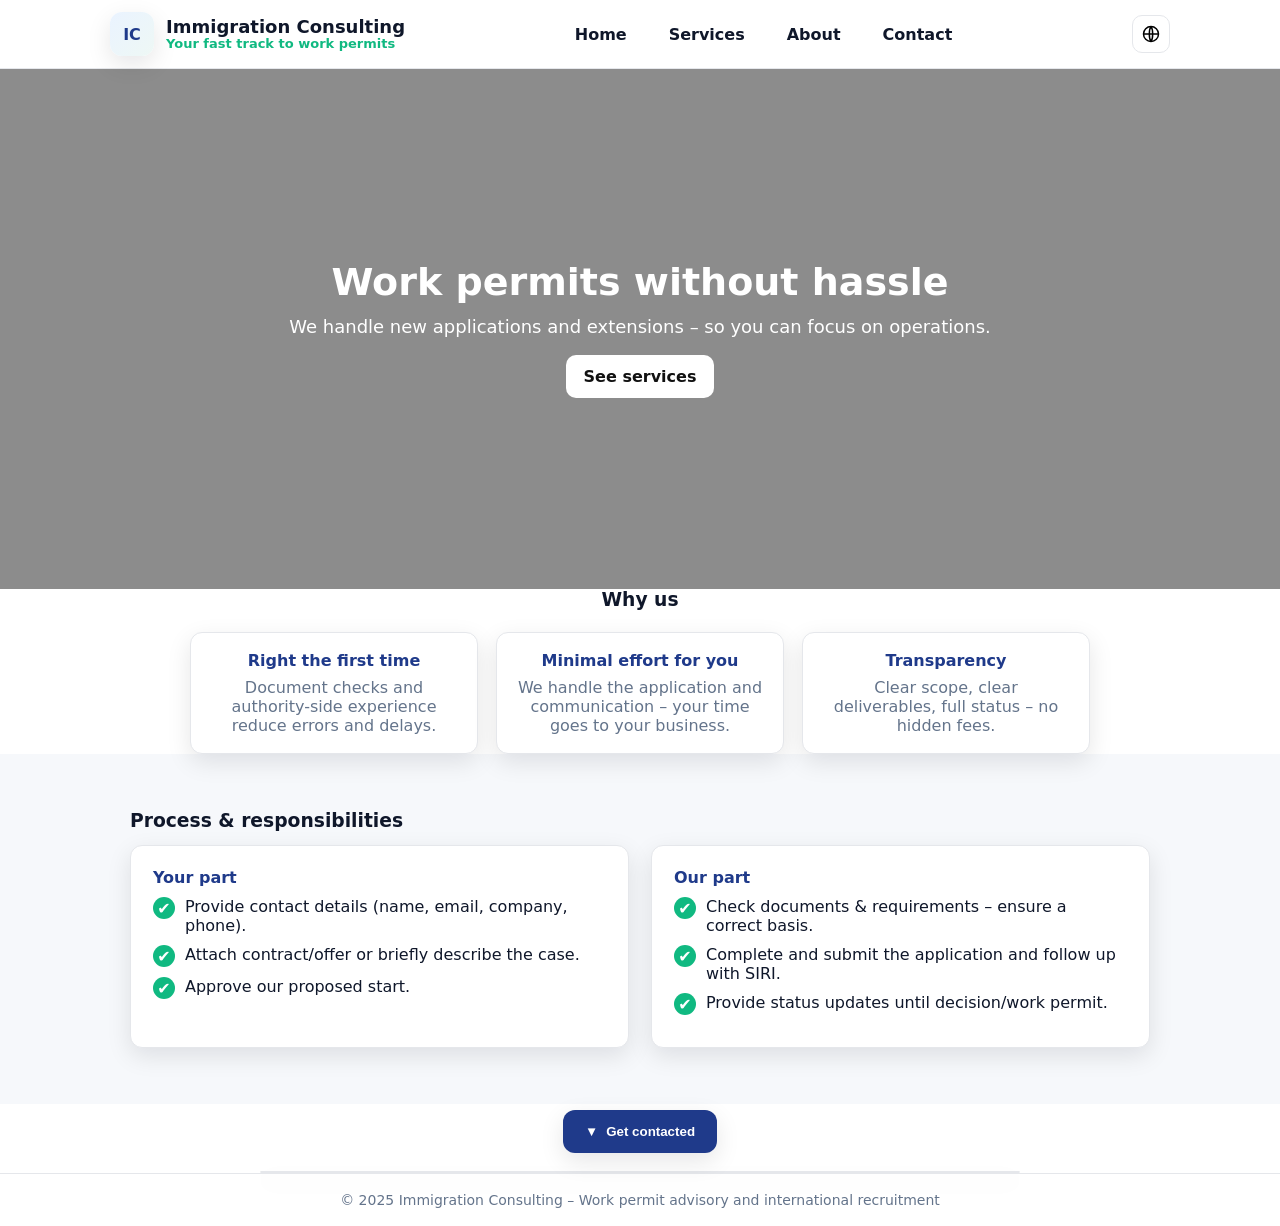
==== en/index.html @ 4e176521 "Update and rename en.index.html to en/index.html" ====
<!DOCTYPE html>
<html lang="en">
<head>
<meta charset="UTF-8" />
<meta name="viewport" content="width=device-width, initial-scale=1" />
<title>Immigration Consulting – Your fast track to work permits</title>
<meta name="description" content="Work permits without hassle. We handle new applications and extensions – from document checks to dialogue with SIRI.">

<style>
  :root{--ink:#0f172a;--muted:#64748b;--blue:#1f3a8a;--blue-soft:#dfe6ff;--mint:#10b981;--line:#e5e7eb;--soft:#f6f8fb;--shadow:0 8px 24px rgba(2,6,23,.10)}
  *{box-sizing:border-box} body{margin:0;font-family:Inter,system-ui,Segoe UI,Arial,sans-serif;color:var(--ink);background:#fff}
  a{text-decoration:none;color:inherit} .container{max-width:1060px;margin:0 auto;padding:0 20px}
  header{position:sticky;top:0;background:#fff;border-bottom:1px solid var(--line);z-index:60}
  .nav{display:flex;align-items:center;justify-content:space-between;padding:12px 0}
  .brand{display:flex;align-items:center;gap:12px}
  .logo{width:44px;height:44px;border-radius:12px;background:linear-gradient(135deg,#eaf3ff,#eef8f5);display:grid;place-items:center;box-shadow:var(--shadow);font-weight:900;color:var(--blue)}
  .meta h1{font-size:18px;margin:0;line-height:1;font-weight:800}
  .tagline{font-size:13px;font-weight:700;color:var(--mint)}
  .desktop-links{display:none;gap:18px;align-items:center;font-weight:700}
  .desktop-links a{padding:10px 12px;border-radius:10px}
  .desktop-links a:hover{background:var(--soft);color:var(--blue)}

  /* Language globe */
  .lang{position:relative;margin-left:10px}
  .lang-btn{display:inline-grid;place-items:center;width:38px;height:38px;border:1px solid var(--line);background:#fff;border-radius:10px;cursor:pointer}
  .lang-btn:hover{box-shadow:var(--shadow)}
  .lang-menu{position:absolute;right:0;top:46px;background:#fff;border:1px solid var(--line);border-radius:10px;box-shadow:var(--shadow);padding:8px;min-width:150px;display:none;z-index:65}
  .lang.open .lang-menu{display:block}
  .lang-menu a{display:block;padding:8px 10px;border-radius:8px;font-weight:700}
  .lang-menu a:hover{background:var(--soft);color:var(--blue)}

  .menu-burger{display:block;appearance:none;border:1px solid var(--line);background:#fff;border-radius:10px;padding:8px 10px}
  .menu-burger svg{width:22px;height:22px}
  .backdrop{position:fixed;inset:0;background:rgba(0,0,0,.25);opacity:0;pointer-events:none;transition:opacity .25s ease;z-index:55}
  .backdrop.show{opacity:1;pointer-events:auto}
  .mobile-drawer{position:fixed;inset:0 0 0 auto;width:280px;background:#fff;border-left:1px solid var(--line);transform:translateX(100%);transition:transform .25s ease;z-index:60;box-shadow:var(--shadow);padding:16px}
  .mobile-drawer.open{transform:translateX(0)}
  .drawer-head{display:flex;align-items:center;justify-content:space-between;margin-bottom:10px}
  .drawer-links{display:flex;flex-direction:column;gap:12px;font-weight:700}

  .hero{position:relative;min-height:520px;color:#fff;text-align:center;display:flex;align-items:center;justify-content:center;
    background:linear-gradient(rgba(0,0,0,.45),rgba(0,0,0,.45)),url('https://images.unsplash.com/photo-1521737604893-d14cc237f11d?auto=format&fit=crop&w=1600&q=80') center/cover no-repeat}
  .hero-inner{max-width:920px;padding:20px}
  .slides{position:relative;z-index:2;max-width:820px;margin:0 auto}
  .slide{display:none;animation:fade .8s ease} .slide.active{display:block}
  @keyframes fade{from{opacity:.4}to{opacity:1}}
  .hero h2{font-size:38px;margin:0 0 12px} .hero p{font-size:18px;margin:0 0 18px}
  .cta-white{display:inline-block;padding:12px 18px;border-radius:10px;background:#fff;color:#111;font-weight:800;border:none}

  section{padding:56px 20px} h3{margin:0 0 14px}
  .why{text-align:center}
  .points{display:grid;grid-template-columns:repeat(3,1fr);gap:18px;max-width:900px;margin:22px auto 0}
  .point{background:#fff;border:1px solid var(--line);border-radius:12px;padding:18px;box-shadow:var(--shadow)}
  .point h4{margin:0 0 8px;color:var(--blue)} .point p{color:var(--muted);margin:0}
  .process{background:var(--soft)}
  .grid-2{display:grid;grid-template-columns:repeat(2,1fr);gap:22px}
  .card{background:#fff;border:1px solid var(--line);border-radius:12px;padding:22px;box-shadow:var(--shadow)}
  .card h4{margin:0 0 10px;color:var(--blue)}
  .checklist{list-style:none;padding:0;margin:0}
  .checklist li{display:flex;gap:10px;align-items:flex-start;margin:10px 0}
  .tick{width:22px;height:22px;border-radius:50%;background:var(--mint);display:grid;place-items:center;color:#fff;font-weight:900;flex:0 0 22px}

  .cta-wrap{text-align:center;margin-top:6px}
  .reveal-btn{display:inline-flex;align-items:center;gap:8px;padding:14px 22px;border-radius:12px;font-weight:800;background:var(--blue);color:#fff;border:none;cursor:pointer;box-shadow:var(--shadow)}
  .reveal-btn .arrow{transition:transform .25s ease}
  .reveal{max-width:760px;margin:18px auto 0;border:1px solid var(--line);border-radius:12px;box-shadow:var(--shadow);overflow:hidden;max-height:0;transition:max-height .35s ease}
  .reveal.open{max-height:1000px}
  .form{padding:20px;background:#fff}
  .row{display:grid;grid-template-columns:1fr 1fr;gap:14px}
  .form input,.form textarea{width:100%;padding:14px 12px;border:1px solid var(--line);border-radius:10px;font:inherit}
  .form textarea{min-height:120px;resize:vertical}
  .submit{display:inline-block;padding:12px 18px;border-radius:10px;background:#1f3a8a;color:#fff;font-weight:800;border:none;cursor:pointer}
  .muted{color:var(--muted);margin-top:8px}

  footer{border-top:1px solid var(--line);padding:18px 20px;text-align:center;color:#64748b;font-size:14px}
  @media(max-width:900px){.hero h2{font-size:30px}.points,.grid-2{grid-template-columns:1fr}}
  @media(min-width:900px){.menu-burger{display:none}.desktop-links{display:flex}.mobile-drawer,.backdrop{display:none !important}}
  html{scroll-behavior:smooth}
</style>
</head>
<body>

<header>
  <div class="nav container">
    <a class="brand" href="/en/index.html" aria-label="Home">
      <div class="logo">IC</div>
      <div class="meta">
        <h1>Immigration Consulting</h1>
        <div class="tagline">Your fast track to work permits</div>
      </div>
    </a>

    <nav class="desktop-links" aria-label="Primary navigation">
      <a href="/en/index.html">Home</a>
      <a href="/en/services.html">Services</a>
      <a href="/en/about.html">About</a>
      <a href="/en/contact.html">Contact</a>
    </nav>

    <!-- Language globe -->
    <div class="lang" id="langSwitch" aria-label="Language">
      <button class="lang-btn" aria-haspopup="true" aria-expanded="false" aria-label="Choose language">
        <svg width="18" height="18" viewBox="0 0 24 24" fill="none" stroke="currentColor">
          <circle cx="12" cy="12" r="10" stroke-width="2"/>
          <path d="M2 12h20M12 2c3 4 3 16 0 20M12 2c-3 4-3 16 0 20" stroke-width="2"/>
        </svg>
      </button>
      <div class="lang-menu" role="menu">
        <a href="/" role="menuitem">Dansk</a>
        <a href="/en/index.html" role="menuitem">English</a>
      </div>
    </div>

    <button class="menu-burger" id="menuBurger" aria-label="Open menu" aria-controls="drawer" aria-expanded="false">
      <svg viewBox="0 0 24 24" fill="none" stroke="currentColor"><path stroke-width="2" d="M4 6h16M4 12h16M4 18h16"/></svg>
    </button>
  </div>
</header>

<div class="backdrop" id="backdrop" onclick="toggleDrawer(false)"></div>
<aside class="mobile-drawer" id="drawer" aria-hidden="true" aria-label="Mobile menu">
  <div class="drawer-head">
    <span>Menu</span>
    <button class="menu-burger" onclick="toggleDrawer(false)" aria-label="Close menu">✕</button>
  </div>
  <nav class="drawer-links">
    <a href="/en/index.html" onclick="toggleDrawer(false)">Home</a>
    <a href="/en/services.html" onclick="toggleDrawer(false)">Services</a>
    <a href="/en/about.html" onclick="toggleDrawer(false)">About</a>
    <a href="/en/contact.html" onclick="toggleDrawer(false)">Contact</a>
  </nav>
</aside>

<main>
  <section class="hero">
    <div class="hero-inner">
      <div class="slides" id="slides">
        <div class="slide active">
          <h2>Work permits without hassle</h2>
          <p>We handle new applications and extensions – so you can focus on operations.</p>
        </div>
        <div class="slide">
          <h2>Faster hires</h2>
          <p>Proactive follow-up and fewer errors from job offer to work permit.</p>
        </div>
        <div class="slide">
          <h2>Transparent process</h2>
          <p>Clear deliverables and ongoing status – no surprises.</p>
        </div>
      </div>

      <a class="cta-white" href="/en/services.html">See services</a>
    </div>
  </section>

  <section class="why container" id="why-us">
    <h3>Why us</h3>
    <div class="points">
      <div class="point">
        <h4>Right the first time</h4>
        <p>Document checks and authority-side experience reduce errors and delays.</p>
      </div>
      <div class="point">
        <h4>Minimal effort for you</h4>
        <p>We handle the application and communication – your time goes to your business.</p>
      </div>
      <div class="point">
        <h4>Transparency</h4>
        <p>Clear scope, clear deliverables, full status – no hidden fees.</p>
      </div>
    </div>
  </section>

  <section class="process" id="process">
    <div class="container">
      <h3>Process & responsibilities</h3>
      <div class="grid-2">
        <div class="card">
          <h4>Your part</h4>
          <ul class="checklist">
            <li><span class="tick">✔</span><div>Provide contact details (name, email, company, phone).</div></li>
            <li><span class="tick">✔</span><div>Attach contract/offer or briefly describe the case.</div></li>
            <li><span class="tick">✔</span><div>Approve our proposed start.</div></li>
          </ul>
        </div>
        <div class="card">
          <h4>Our part</h4>
          <ul class="checklist">
            <li><span class="tick">✔</span><div>Check documents & requirements – ensure a correct basis.</div></li>
            <li><span class="tick">✔</span><div>Complete and submit the application and follow up with SIRI.</div></li>
            <li><span class="tick">✔</span><div>Provide status updates until decision/work permit.</div></li>
          </ul>
        </div>
      </div>
    </div>
  </section>

  <section class="container cta-wrap" id="start">
    <button class="reveal-btn" id="revealBtn" onclick="toggleForm()">
      <span class="arrow" id="arrow">▼</span> Get contacted
    </button>
    <div class="reveal" id="reveal">
      <form name="contact-request-en" method="POST" data-netlify="true" netlify-honeypot="bot-field" class="form">
        <input type="hidden" name="form-name" value="contact-request-en" />
        <p style="display:none"><label>Do not fill this out: <input name="bot-field" /></label></p>

        <div class="row">
          <input type="text" name="name" placeholder="Your name" required />
          <input type="email" name="email" placeholder="Your email" required />
        </div>
        <div class="row">
          <input type="text" name="company" placeholder="Company" />
          <input type="tel" name="phone" placeholder="Phone" />
        </div>
        <textarea name="message" placeholder="Short description (role, nationality, new application or extension, desired start date)"></textarea>

        <div style="margin-top:12px;display:flex;gap:12px;align-items:center;justify-content:flex-start">
          <button class="submit" type="submit">Send</button>
          <span class="muted">We typically reply the same business day (08–16).</span>
        </div>
      </form>
    </div>
  </section>
</main>

<footer>
  © 2025 Immigration Consulting – Work permit advisory and international recruitment
</footer>

<script>
  // Language globe
  const langSwitch=document.getElementById('langSwitch');
  if(langSwitch){
    const btn=langSwitch.querySelector('.lang-btn');
    const open=(o)=>{ langSwitch.classList.toggle('open',o); btn.setAttribute('aria-expanded', o?'true':'false'); };
    btn.addEventListener('click',()=>open(!langSwitch.classList.contains('open')));
    document.addEventListener('click',e=>{ if(!langSwitch.contains(e.target)) open(false); });
  }

  // Mobile drawer
  const drawer=document.getElementById('drawer');
  const backdrop=document.getElementById('backdrop');
  const menuBurger=document.getElementById('menuBurger');
  function toggleDrawer(state){
    const open=typeof state==='boolean'?state:!drawer.classList.contains('open');
    drawer.classList.toggle('open',open);
    backdrop.classList.toggle('show',open);
    if(menuBurger){menuBurger.setAttribute('aria-expanded',open?'true':'false');}
    drawer.setAttribute('aria-hidden',open?'false':'true');
  }
  if(menuBurger){menuBurger.addEventListener('click',()=>toggleDrawer());}

  // Slides
  const slides=document.querySelectorAll('.slide'); let i=0;
  setInterval(()=>{ i=(i+1)%slides.length; slides.forEach((s,k)=>s.classList.toggle('active',k===i)); }, 5000);

  // Reveal form
  const panel=document.getElementById('reveal'); const arrow=document.getElementById('arrow');
  function toggleForm(){
    const isOpen=panel.classList.toggle('open');
    arrow.style.transform=isOpen?'rotate(180deg)':'rotate(0deg)';
    panel.style.maxHeight=isOpen?panel.scrollHeight+'px':'0px';
    if(isOpen){ panel.scrollIntoView({behavior:'smooth',block:'start'}); }
  }
  window.addEventListener('resize',()=>{ if(panel.classList.contains('open')) panel.style.maxHeight=panel.scrollHeight+'px'; });
</script>
</body>
</html>
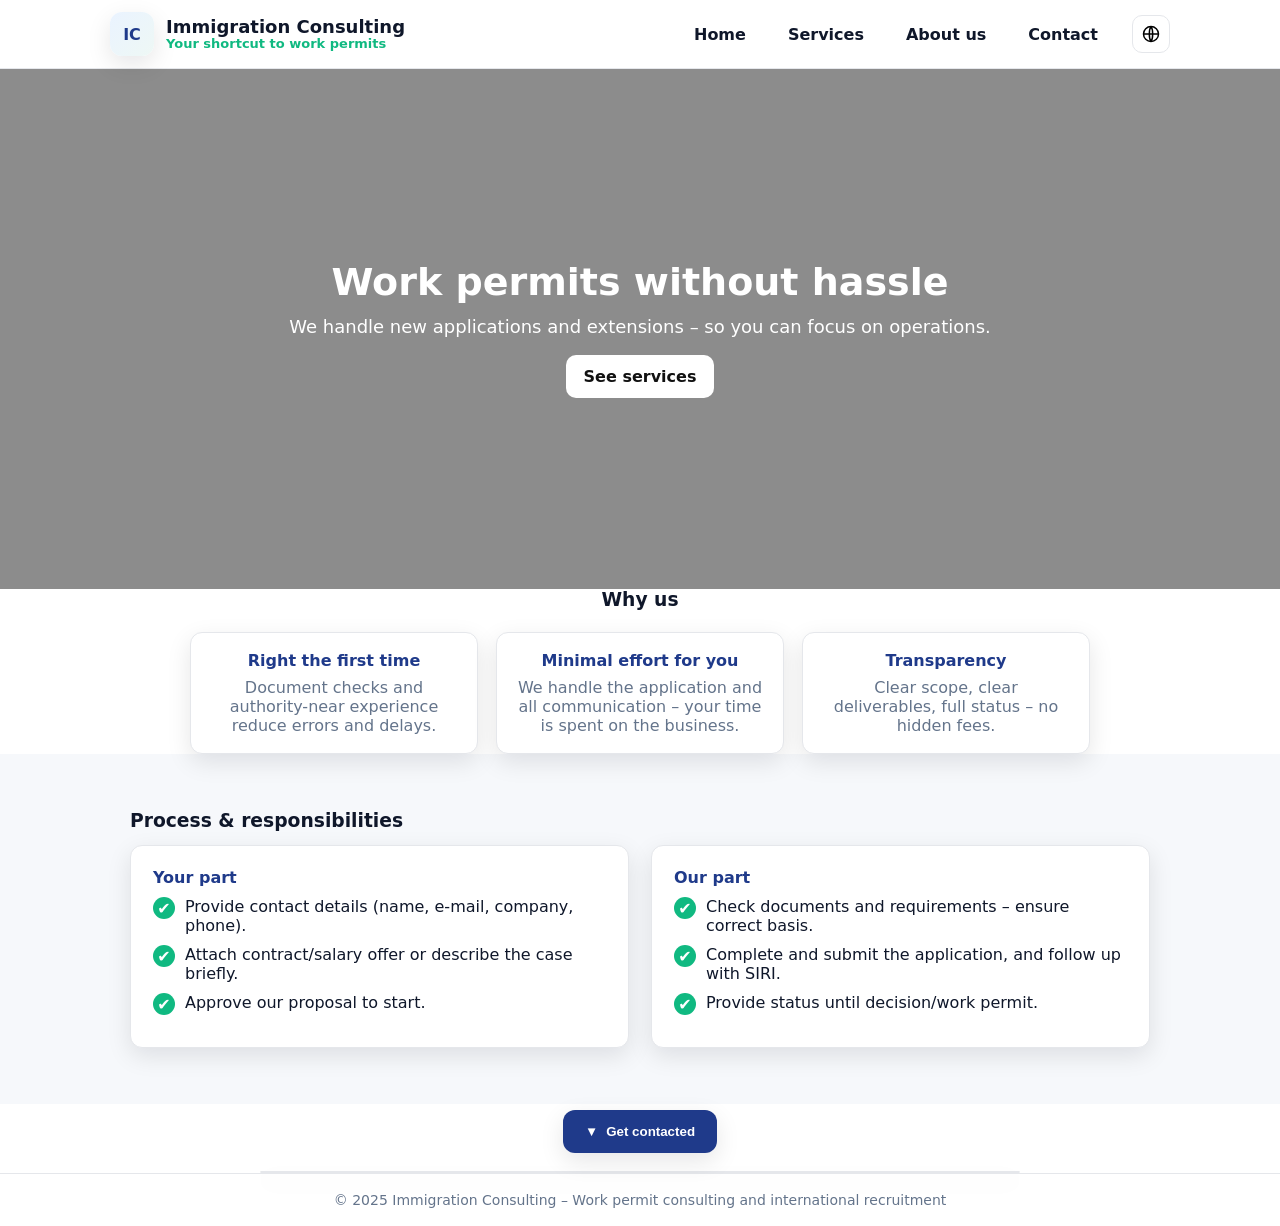
==== commit a9d820b1: "Update index.html" ====
--- a/en/index.html
+++ b/en/index.html
@@ -3,34 +3,47 @@
 <head>
 <meta charset="UTF-8" />
 <meta name="viewport" content="width=device-width, initial-scale=1" />
-<title>Immigration Consulting – Your fast track to work permits</title>
-<meta name="description" content="Work permits without hassle. We handle new applications and extensions – from document checks to dialogue with SIRI.">
+<title>Immigration Consulting – Your shortcut to work permits</title>
+<meta name="description" content="Work permits without hassle. We handle new applications and extensions – from document checks to dialogue with SIRI. Fill the form and we’ll contact you.">
 
 <style>
-  :root{--ink:#0f172a;--muted:#64748b;--blue:#1f3a8a;--blue-soft:#dfe6ff;--mint:#10b981;--line:#e5e7eb;--soft:#f6f8fb;--shadow:0 8px 24px rgba(2,6,23,.10)}
-  *{box-sizing:border-box} body{margin:0;font-family:Inter,system-ui,Segoe UI,Arial,sans-serif;color:var(--ink);background:#fff}
-  a{text-decoration:none;color:inherit} .container{max-width:1060px;margin:0 auto;padding:0 20px}
+  :root{
+    --ink:#0f172a;
+    --muted:#64748b;
+    --blue:#1f3a8a;
+    --blue-soft:#dfe6ff;
+    --mint:#10b981;
+    --line:#e5e7eb;
+    --soft:#f6f8fb;
+    --shadow:0 8px 24px rgba(2,6,23,.10);
+  }
+  *{box-sizing:border-box}
+  body{margin:0;font-family:Inter,system-ui,Segoe UI,Arial,sans-serif;color:var(--ink);background:#fff}
+  a{text-decoration:none;color:inherit}
+  .container{max-width:1060px;margin:0 auto;padding:0 20px}
+
   header{position:sticky;top:0;background:#fff;border-bottom:1px solid var(--line);z-index:60}
   .nav{display:flex;align-items:center;justify-content:space-between;padding:12px 0}
   .brand{display:flex;align-items:center;gap:12px}
   .logo{width:44px;height:44px;border-radius:12px;background:linear-gradient(135deg,#eaf3ff,#eef8f5);display:grid;place-items:center;box-shadow:var(--shadow);font-weight:900;color:var(--blue)}
   .meta h1{font-size:18px;margin:0;line-height:1;font-weight:800}
   .tagline{font-size:13px;font-weight:700;color:var(--mint)}
+
   .desktop-links{display:none;gap:18px;align-items:center;font-weight:700}
   .desktop-links a{padding:10px 12px;border-radius:10px}
   .desktop-links a:hover{background:var(--soft);color:var(--blue)}
 
-  /* Language globe */
   .lang{position:relative;margin-left:10px}
   .lang-btn{display:inline-grid;place-items:center;width:38px;height:38px;border:1px solid var(--line);background:#fff;border-radius:10px;cursor:pointer}
   .lang-btn:hover{box-shadow:var(--shadow)}
-  .lang-menu{position:absolute;right:0;top:46px;background:#fff;border:1px solid var(--line);border-radius:10px;box-shadow:var(--shadow);padding:8px;min-width:150px;display:none;z-index:65}
-  .lang.open .lang-menu{display:block}
+  .lang-menu{position:absolute;right:0;top:46px;background:#fff;border:1px solid var(--line);border-radius:10px;box-shadow:var(--shadow);padding:8px;display:none;min-width:150px;z-index:65}
   .lang-menu a{display:block;padding:8px 10px;border-radius:8px;font-weight:700}
   .lang-menu a:hover{background:var(--soft);color:var(--blue)}
+  .lang.open .lang-menu{display:block}
 
   .menu-burger{display:block;appearance:none;border:1px solid var(--line);background:#fff;border-radius:10px;padding:8px 10px}
   .menu-burger svg{width:22px;height:22px}
+
   .backdrop{position:fixed;inset:0;background:rgba(0,0,0,.25);opacity:0;pointer-events:none;transition:opacity .25s ease;z-index:55}
   .backdrop.show{opacity:1;pointer-events:auto}
   .mobile-drawer{position:fixed;inset:0 0 0 auto;width:280px;background:#fff;border-left:1px solid var(--line);transform:translateX(100%);transition:transform .25s ease;z-index:60;box-shadow:var(--shadow);padding:16px}
@@ -38,20 +51,30 @@
   .drawer-head{display:flex;align-items:center;justify-content:space-between;margin-bottom:10px}
   .drawer-links{display:flex;flex-direction:column;gap:12px;font-weight:700}
 
-  .hero{position:relative;min-height:520px;color:#fff;text-align:center;display:flex;align-items:center;justify-content:center;
-    background:linear-gradient(rgba(0,0,0,.45),rgba(0,0,0,.45)),url('https://images.unsplash.com/photo-1521737604893-d14cc237f11d?auto=format&fit=crop&w=1600&q=80') center/cover no-repeat}
+  .hero{
+    position:relative;min-height:520px;color:#fff;text-align:center;display:flex;align-items:center;justify-content:center;
+    background:
+      linear-gradient(rgba(0,0,0,.45),rgba(0,0,0,.45)),
+      url('https://images.unsplash.com/photo-1521737604893-d14cc237f11d?auto=format&fit=crop&w=1600&q=80') center/cover no-repeat;
+  }
   .hero-inner{max-width:920px;padding:20px}
   .slides{position:relative;z-index:2;max-width:820px;margin:0 auto}
-  .slide{display:none;animation:fade .8s ease} .slide.active{display:block}
-  @keyframes fade{from{opacity:.4}to{opacity:1}}
-  .hero h2{font-size:38px;margin:0 0 12px} .hero p{font-size:18px;margin:0 0 18px}
-  .cta-white{display:inline-block;padding:12px 18px;border-radius:10px;background:#fff;color:#111;font-weight:800;border:none}
-
-  section{padding:56px 20px} h3{margin:0 0 14px}
+  .slide{display:none;animation:fade .8s ease}
+  .slide.active{display:block}
+  @keyframes fade{from{opacity:.4} to{opacity:1}}
+  .hero h2{font-size:38px;margin:0 0 12px}
+  .hero p{font-size:18px;margin:0 0 18px}
+  .cta-white{display:inline-block;padding:12px 18px;border-radius:10px;background:#ffffff;color:#111;font-weight:800;border:none}
+
+  section{padding:56px 20px}
+  h3{margin:0 0 14px}
+
   .why{text-align:center}
   .points{display:grid;grid-template-columns:repeat(3,1fr);gap:18px;max-width:900px;margin:22px auto 0}
   .point{background:#fff;border:1px solid var(--line);border-radius:12px;padding:18px;box-shadow:var(--shadow)}
-  .point h4{margin:0 0 8px;color:var(--blue)} .point p{color:var(--muted);margin:0}
+  .point h4{margin:0 0 8px;color:var(--blue)}
+  .point p{color:var(--muted);margin:0}
+
   .process{background:var(--soft)}
   .grid-2{display:grid;grid-template-columns:repeat(2,1fr);gap:22px}
   .card{background:#fff;border:1px solid var(--line);border-radius:12px;padding:22px;box-shadow:var(--shadow)}
@@ -63,6 +86,7 @@
   .cta-wrap{text-align:center;margin-top:6px}
   .reveal-btn{display:inline-flex;align-items:center;gap:8px;padding:14px 22px;border-radius:12px;font-weight:800;background:var(--blue);color:#fff;border:none;cursor:pointer;box-shadow:var(--shadow)}
   .reveal-btn .arrow{transition:transform .25s ease}
+
   .reveal{max-width:760px;margin:18px auto 0;border:1px solid var(--line);border-radius:12px;box-shadow:var(--shadow);overflow:hidden;max-height:0;transition:max-height .35s ease}
   .reveal.open{max-height:1000px}
   .form{padding:20px;background:#fff}
@@ -73,8 +97,17 @@
   .muted{color:var(--muted);margin-top:8px}
 
   footer{border-top:1px solid var(--line);padding:18px 20px;text-align:center;color:#64748b;font-size:14px}
-  @media(max-width:900px){.hero h2{font-size:30px}.points,.grid-2{grid-template-columns:1fr}}
-  @media(min-width:900px){.menu-burger{display:none}.desktop-links{display:flex}.mobile-drawer,.backdrop{display:none !important}}
+
+  @media(max-width:900px){
+    .hero h2{font-size:30px}
+    .points,.grid-2{grid-template-columns:1fr}
+  }
+  @media(min-width:900px){
+    .menu-burger{display:none}
+    .desktop-links{display:flex}
+    .mobile-drawer,.backdrop{display:none !important}
+  }
+
   html{scroll-behavior:smooth}
 </style>
 </head>
@@ -86,34 +119,35 @@
       <div class="logo">IC</div>
       <div class="meta">
         <h1>Immigration Consulting</h1>
-        <div class="tagline">Your fast track to work permits</div>
+        <div class="tagline">Your shortcut to work permits</div>
       </div>
     </a>
 
-    <nav class="desktop-links" aria-label="Primary navigation">
-      <a href="/en/index.html">Home</a>
-      <a href="/en/services.html">Services</a>
-      <a href="/en/about.html">About</a>
-      <a href="/en/contact.html">Contact</a>
-    </nav>
-
-    <!-- Language globe -->
-    <div class="lang" id="langSwitch" aria-label="Language">
-      <button class="lang-btn" aria-haspopup="true" aria-expanded="false" aria-label="Choose language">
-        <svg width="18" height="18" viewBox="0 0 24 24" fill="none" stroke="currentColor">
-          <circle cx="12" cy="12" r="10" stroke-width="2"/>
-          <path d="M2 12h20M12 2c3 4 3 16 0 20M12 2c-3 4-3 16 0 20" stroke-width="2"/>
-        </svg>
+    <div style="display:flex;align-items:center;gap:12px">
+      <nav class="desktop-links" aria-label="Main navigation">
+        <a href="/en/index.html">Home</a>
+        <a href="/en/services.html">Services</a>
+        <a href="/en/about.html">About us</a>
+        <a href="/en/contact.html">Contact</a>
+      </nav>
+
+      <div class="lang" id="langSwitch">
+        <button class="lang-btn" aria-haspopup="true" aria-expanded="false" aria-label="Choose language">
+          <svg width="18" height="18" viewBox="0 0 24 24" fill="none" stroke="currentColor">
+            <circle cx="12" cy="12" r="10" stroke-width="2"/>
+            <path d="M2 12h20M12 2c3 4 3 16 0 20M12 2c-3 4-3 16 0 20" stroke-width="2"/>
+          </svg>
+        </button>
+        <div class="lang-menu" role="menu">
+          <a href="/index.html">Dansk</a>
+          <a href="/en/index.html">English</a>
+        </div>
+      </div>
+
+      <button class="menu-burger" id="menuBurger" aria-label="Open menu" aria-controls="drawer" aria-expanded="false">
+        <svg viewBox="0 0 24 24" fill="none" stroke="currentColor"><path stroke-width="2" d="M4 6h16M4 12h16M4 18h16"/></svg>
       </button>
-      <div class="lang-menu" role="menu">
-        <a href="/" role="menuitem">Dansk</a>
-        <a href="/en/index.html" role="menuitem">English</a>
-      </div>
-    </div>
-
-    <button class="menu-burger" id="menuBurger" aria-label="Open menu" aria-controls="drawer" aria-expanded="false">
-      <svg viewBox="0 0 24 24" fill="none" stroke="currentColor"><path stroke-width="2" d="M4 6h16M4 12h16M4 18h16"/></svg>
-    </button>
+    </div>
   </div>
 </header>
 
@@ -126,7 +160,7 @@
   <nav class="drawer-links">
     <a href="/en/index.html" onclick="toggleDrawer(false)">Home</a>
     <a href="/en/services.html" onclick="toggleDrawer(false)">Services</a>
-    <a href="/en/about.html" onclick="toggleDrawer(false)">About</a>
+    <a href="/en/about.html" onclick="toggleDrawer(false)">About us</a>
     <a href="/en/contact.html" onclick="toggleDrawer(false)">Contact</a>
   </nav>
 </aside>
@@ -141,10 +175,10 @@
         </div>
         <div class="slide">
           <h2>Faster hires</h2>
-          <p>Proactive follow-up and fewer errors from job offer to work permit.</p>
+          <p>Proactive follow-up and fewer errors from job offer to permit.</p>
         </div>
         <div class="slide">
-          <h2>Transparent process</h2>
+          <h2>Transparent processes</h2>
           <p>Clear deliverables and ongoing status – no surprises.</p>
         </div>
       </div>
@@ -158,11 +192,11 @@
     <div class="points">
       <div class="point">
         <h4>Right the first time</h4>
-        <p>Document checks and authority-side experience reduce errors and delays.</p>
+        <p>Document checks and authority-near experience reduce errors and delays.</p>
       </div>
       <div class="point">
         <h4>Minimal effort for you</h4>
-        <p>We handle the application and communication – your time goes to your business.</p>
+        <p>We handle the application and all communication – your time is spent on the business.</p>
       </div>
       <div class="point">
         <h4>Transparency</h4>
@@ -178,17 +212,17 @@
         <div class="card">
           <h4>Your part</h4>
           <ul class="checklist">
-            <li><span class="tick">✔</span><div>Provide contact details (name, email, company, phone).</div></li>
-            <li><span class="tick">✔</span><div>Attach contract/offer or briefly describe the case.</div></li>
-            <li><span class="tick">✔</span><div>Approve our proposed start.</div></li>
+            <li><span class="tick">✔</span><div>Provide contact details (name, e-mail, company, phone).</div></li>
+            <li><span class="tick">✔</span><div>Attach contract/salary offer or describe the case briefly.</div></li>
+            <li><span class="tick">✔</span><div>Approve our proposal to start.</div></li>
           </ul>
         </div>
         <div class="card">
           <h4>Our part</h4>
           <ul class="checklist">
-            <li><span class="tick">✔</span><div>Check documents & requirements – ensure a correct basis.</div></li>
-            <li><span class="tick">✔</span><div>Complete and submit the application and follow up with SIRI.</div></li>
-            <li><span class="tick">✔</span><div>Provide status updates until decision/work permit.</div></li>
+            <li><span class="tick">✔</span><div>Check documents and requirements – ensure correct basis.</div></li>
+            <li><span class="tick">✔</span><div>Complete and submit the application, and follow up with SIRI.</div></li>
+            <li><span class="tick">✔</span><div>Provide status until decision/work permit.</div></li>
           </ul>
         </div>
       </div>
@@ -200,23 +234,23 @@
       <span class="arrow" id="arrow">▼</span> Get contacted
     </button>
     <div class="reveal" id="reveal">
-      <form name="contact-request-en" method="POST" data-netlify="true" netlify-honeypot="bot-field" class="form">
-        <input type="hidden" name="form-name" value="contact-request-en" />
-        <p style="display:none"><label>Do not fill this out: <input name="bot-field" /></label></p>
+      <form name="contact-request-home-en" method="POST" data-netlify="true" netlify-honeypot="bot-field" class="form">
+        <input type="hidden" name="form-name" value="contact-request-home-en" />
+        <p style="display:none"><label>Don’t fill this out: <input name="bot-field" /></label></p>
 
         <div class="row">
           <input type="text" name="name" placeholder="Your name" required />
-          <input type="email" name="email" placeholder="Your email" required />
+          <input type="email" name="email" placeholder="Your e-mail" required />
         </div>
         <div class="row">
           <input type="text" name="company" placeholder="Company" />
           <input type="tel" name="phone" placeholder="Phone" />
         </div>
-        <textarea name="message" placeholder="Short description (role, nationality, new application or extension, desired start date)"></textarea>
+        <textarea name="message" placeholder="Short description (position, nationality, new application or extension, desired start date)"></textarea>
 
         <div style="margin-top:12px;display:flex;gap:12px;align-items:center;justify-content:flex-start">
           <button class="submit" type="submit">Send</button>
-          <span class="muted">We typically reply the same business day (08–16).</span>
+          <span class="muted">We typically reply the same business day 8–16.</span>
         </div>
       </form>
     </div>
@@ -224,11 +258,11 @@
 </main>
 
 <footer>
-  © 2025 Immigration Consulting – Work permit advisory and international recruitment
+  © 2025 Immigration Consulting – Work permit consulting and international recruitment
 </footer>
 
 <script>
-  // Language globe
+  // Language dropdown
   const langSwitch=document.getElementById('langSwitch');
   if(langSwitch){
     const btn=langSwitch.querySelector('.lang-btn');
@@ -250,19 +284,21 @@
   }
   if(menuBurger){menuBurger.addEventListener('click',()=>toggleDrawer());}
 
-  // Slides
-  const slides=document.querySelectorAll('.slide'); let i=0;
+  // Hero slides
+  const slides=document.querySelectorAll('.slide');
+  let i=0;
   setInterval(()=>{ i=(i+1)%slides.length; slides.forEach((s,k)=>s.classList.toggle('active',k===i)); }, 5000);
 
   // Reveal form
-  const panel=document.getElementById('reveal'); const arrow=document.getElementById('arrow');
+  const panel = document.getElementById('reveal');
+  const arrow = document.getElementById('arrow');
   function toggleForm(){
-    const isOpen=panel.classList.toggle('open');
-    arrow.style.transform=isOpen?'rotate(180deg)':'rotate(0deg)';
-    panel.style.maxHeight=isOpen?panel.scrollHeight+'px':'0px';
-    if(isOpen){ panel.scrollIntoView({behavior:'smooth',block:'start'}); }
-  }
-  window.addEventListener('resize',()=>{ if(panel.classList.contains('open')) panel.style.maxHeight=panel.scrollHeight+'px'; });
+    const isOpen = panel.classList.toggle('open');
+    arrow.style.transform = isOpen ? 'rotate(180deg)' : 'rotate(0deg)';
+    panel.style.maxHeight = isOpen ? panel.scrollHeight + 'px' : '0px';
+    if(isOpen){ panel.scrollIntoView({behavior:'smooth', block:'start'}); }
+  }
+  window.addEventListener('resize', ()=>{ if(panel.classList.contains('open')) panel.style.maxHeight = panel.scrollHeight + 'px'; });
 </script>
 </body>
 </html>
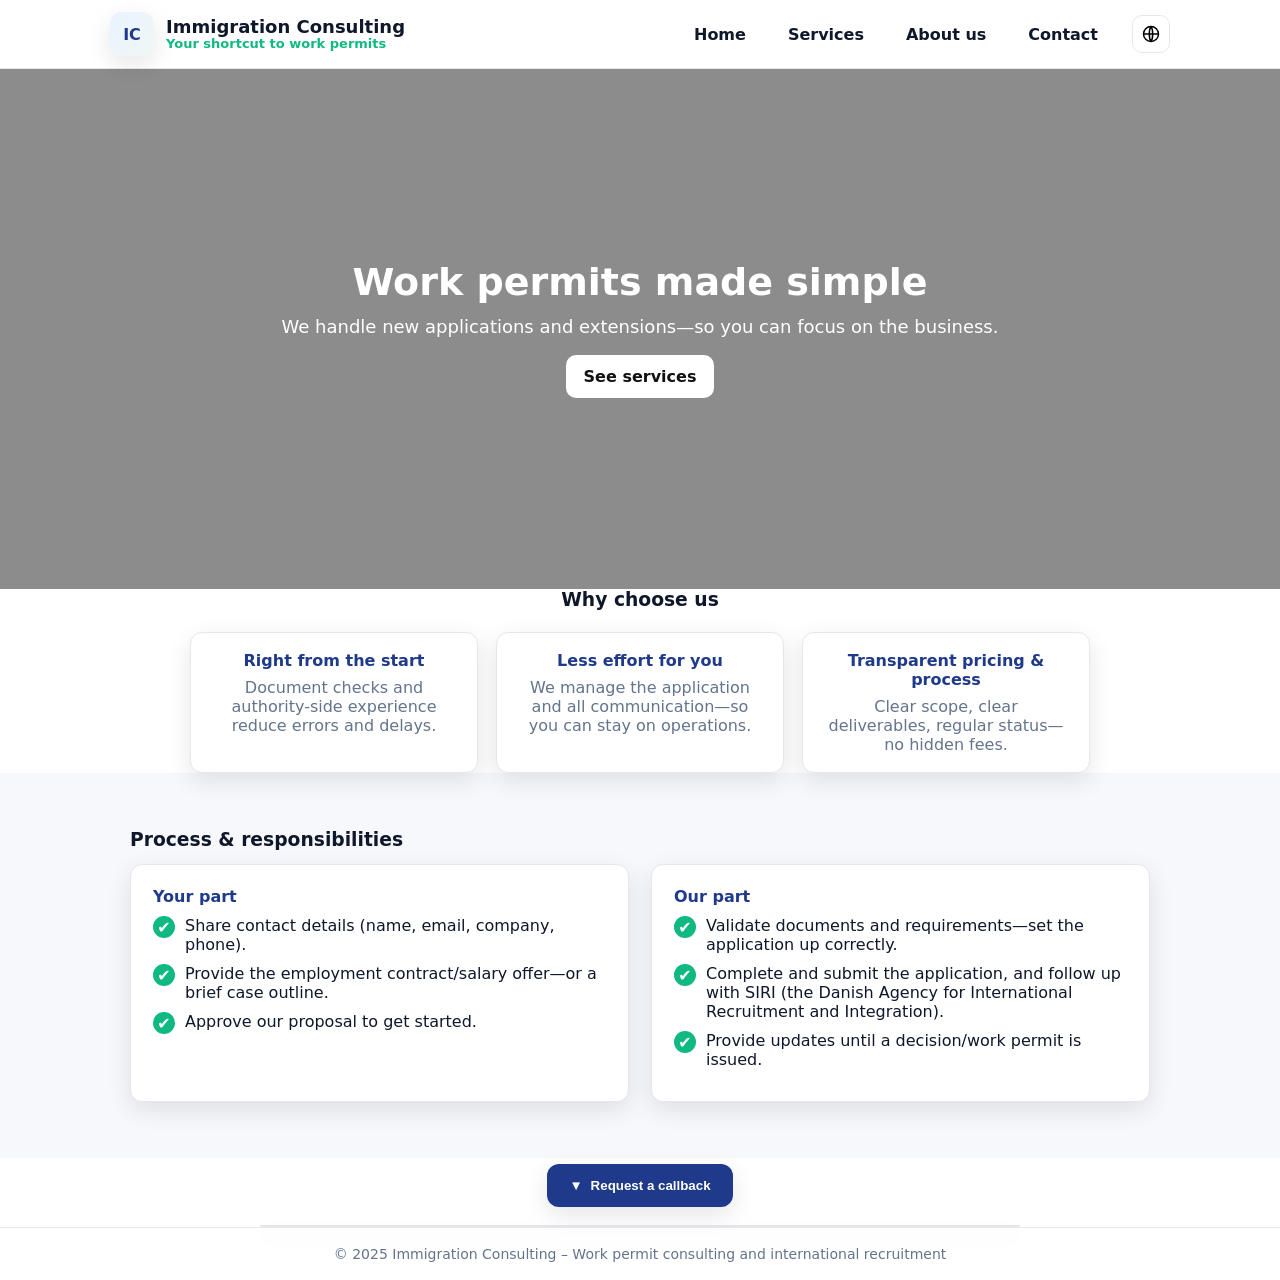
==== commit 7041c719: "Update index.html" ====
--- a/en/index.html
+++ b/en/index.html
@@ -3,8 +3,33 @@
 <head>
 <meta charset="UTF-8" />
 <meta name="viewport" content="width=device-width, initial-scale=1" />
+
 <title>Immigration Consulting – Your shortcut to work permits</title>
-<meta name="description" content="Work permits without hassle. We handle new applications and extensions – from document checks to dialogue with SIRI. Fill the form and we’ll contact you.">
+<meta name="description" content="Work permits made simple. We handle new applications and extensions—from document checks to communication with SIRI. Complete the form and we’ll get back to you.">
+<meta name="author" content="Immigration Consulting" />
+
+<!-- Canonical + hreflang -->
+<link rel="canonical" href="https://immigration-consulting.dk/en/index.html" />
+<link rel="alternate" href="https://immigration-consulting.dk/index.html" hreflang="da" />
+<link rel="alternate" href="https://immigration-consulting.dk/en/index.html" hreflang="en" />
+<link rel="alternate" href="https://immigration-consulting.dk/" hreflang="x-default" />
+
+<!-- Open Graph -->
+<meta property="og:title" content="Immigration Consulting – Your shortcut to work permits" />
+<meta property="og:description" content="Work permits made simple. We handle new applications and extensions—from document checks to communication with SIRI." />
+<meta property="og:type" content="website" />
+<meta property="og:url" content="https://immigration-consulting.dk/en/index.html" />
+<meta property="og:image" content="https://immigration-consulting.dk/og-image.jpg" />
+<meta property="og:locale" content="en_GB" />
+
+<!-- Twitter Card -->
+<meta name="twitter:card" content="summary_large_image" />
+<meta name="twitter:title" content="Immigration Consulting – Your shortcut to work permits" />
+<meta name="twitter:description" content="Work permits made simple. We handle new applications and extensions—from document checks to communication with SIRI." />
+<meta name="twitter:image" content="https://immigration-consulting.dk/og-image.jpg" />
+
+<!-- Temporary favicon (can swap for your logo later) -->
+<link rel="icon" href="data:image/svg+xml,<svg xmlns=%22http://www.w3.org/2000/svg%22 viewBox=%220 0 100 100%22><rect width=%22100%22 height=%22100%22 rx=%2216%22 ry=%2216%22 fill=%22%231f3a8a%22/><text x=%2250%22 y=%2270%22 font-size=%2250%22 text-anchor=%22middle%22 fill=%22white%22 font-family=%22Arial,sans-serif%22>IC</text></svg>">
 
 <style>
   :root{
@@ -170,16 +195,16 @@
     <div class="hero-inner">
       <div class="slides" id="slides">
         <div class="slide active">
-          <h2>Work permits without hassle</h2>
-          <p>We handle new applications and extensions – so you can focus on operations.</p>
+          <h2>Work permits made simple</h2>
+          <p>We handle new applications and extensions—so you can focus on the business.</p>
         </div>
         <div class="slide">
-          <h2>Faster hires</h2>
-          <p>Proactive follow-up and fewer errors from job offer to permit.</p>
+          <h2>Hire faster</h2>
+          <p>Proactive follow-up and fewer errors—from job offer to permit.</p>
         </div>
         <div class="slide">
-          <h2>Transparent processes</h2>
-          <p>Clear deliverables and ongoing status – no surprises.</p>
+          <h2>A transparent process</h2>
+          <p>Clear scope, clear deliverables, regular updates—no surprises.</p>
         </div>
       </div>
 
@@ -188,19 +213,19 @@
   </section>
 
   <section class="why container" id="why-us">
-    <h3>Why us</h3>
+    <h3>Why choose us</h3>
     <div class="points">
       <div class="point">
-        <h4>Right the first time</h4>
-        <p>Document checks and authority-near experience reduce errors and delays.</p>
+        <h4>Right from the start</h4>
+        <p>Document checks and authority-side experience reduce errors and delays.</p>
       </div>
       <div class="point">
-        <h4>Minimal effort for you</h4>
-        <p>We handle the application and all communication – your time is spent on the business.</p>
+        <h4>Less effort for you</h4>
+        <p>We manage the application and all communication—so you can stay on operations.</p>
       </div>
       <div class="point">
-        <h4>Transparency</h4>
-        <p>Clear scope, clear deliverables, full status – no hidden fees.</p>
+        <h4>Transparent pricing & process</h4>
+        <p>Clear scope, clear deliverables, regular status—no hidden fees.</p>
       </div>
     </div>
   </section>
@@ -212,17 +237,17 @@
         <div class="card">
           <h4>Your part</h4>
           <ul class="checklist">
-            <li><span class="tick">✔</span><div>Provide contact details (name, e-mail, company, phone).</div></li>
-            <li><span class="tick">✔</span><div>Attach contract/salary offer or describe the case briefly.</div></li>
-            <li><span class="tick">✔</span><div>Approve our proposal to start.</div></li>
+            <li><span class="tick">✔</span><div>Share contact details (name, email, company, phone).</div></li>
+            <li><span class="tick">✔</span><div>Provide the employment contract/salary offer—or a brief case outline.</div></li>
+            <li><span class="tick">✔</span><div>Approve our proposal to get started.</div></li>
           </ul>
         </div>
         <div class="card">
           <h4>Our part</h4>
           <ul class="checklist">
-            <li><span class="tick">✔</span><div>Check documents and requirements – ensure correct basis.</div></li>
-            <li><span class="tick">✔</span><div>Complete and submit the application, and follow up with SIRI.</div></li>
-            <li><span class="tick">✔</span><div>Provide status until decision/work permit.</div></li>
+            <li><span class="tick">✔</span><div>Validate documents and requirements—set the application up correctly.</div></li>
+            <li><span class="tick">✔</span><div>Complete and submit the application, and follow up with SIRI (the Danish Agency for International Recruitment and Integration).</div></li>
+            <li><span class="tick">✔</span><div>Provide updates until a decision/work permit is issued.</div></li>
           </ul>
         </div>
       </div>
@@ -231,7 +256,7 @@
 
   <section class="container cta-wrap" id="start">
     <button class="reveal-btn" id="revealBtn" onclick="toggleForm()">
-      <span class="arrow" id="arrow">▼</span> Get contacted
+      <span class="arrow" id="arrow">▼</span> Request a callback
     </button>
     <div class="reveal" id="reveal">
       <form name="contact-request-home-en" method="POST" data-netlify="true" netlify-honeypot="bot-field" class="form">
@@ -240,21 +265,28 @@
 
         <div class="row">
           <input type="text" name="name" placeholder="Your name" required />
-          <input type="email" name="email" placeholder="Your e-mail" required />
+          <input type="email" name="email" placeholder="Your email" required />
         </div>
         <div class="row">
           <input type="text" name="company" placeholder="Company" />
           <input type="tel" name="phone" placeholder="Phone" />
         </div>
-        <textarea name="message" placeholder="Short description (position, nationality, new application or extension, desired start date)"></textarea>
+        <textarea name="message" placeholder="Briefly describe the case (position, nationality, new application or extension, desired start date)"></textarea>
 
         <div style="margin-top:12px;display:flex;gap:12px;align-items:center;justify-content:flex-start">
           <button class="submit" type="submit">Send</button>
-          <span class="muted">We typically reply the same business day 8–16.</span>
+          <span class="muted">We typically reply the same business day between 08:00–16:00.</span>
         </div>
       </form>
     </div>
   </section>
+
+  <!-- Hidden template form so Netlify auto-detects the EN home form -->
+  <form name="contact-request-home-en" data-netlify="true" netlify-honeypot="bot-field" hidden>
+    <input type="text" name="name" />
+    <input type="email" name="email" />
+    <textarea name="message"></textarea>
+  </form>
 </main>
 
 <footer>
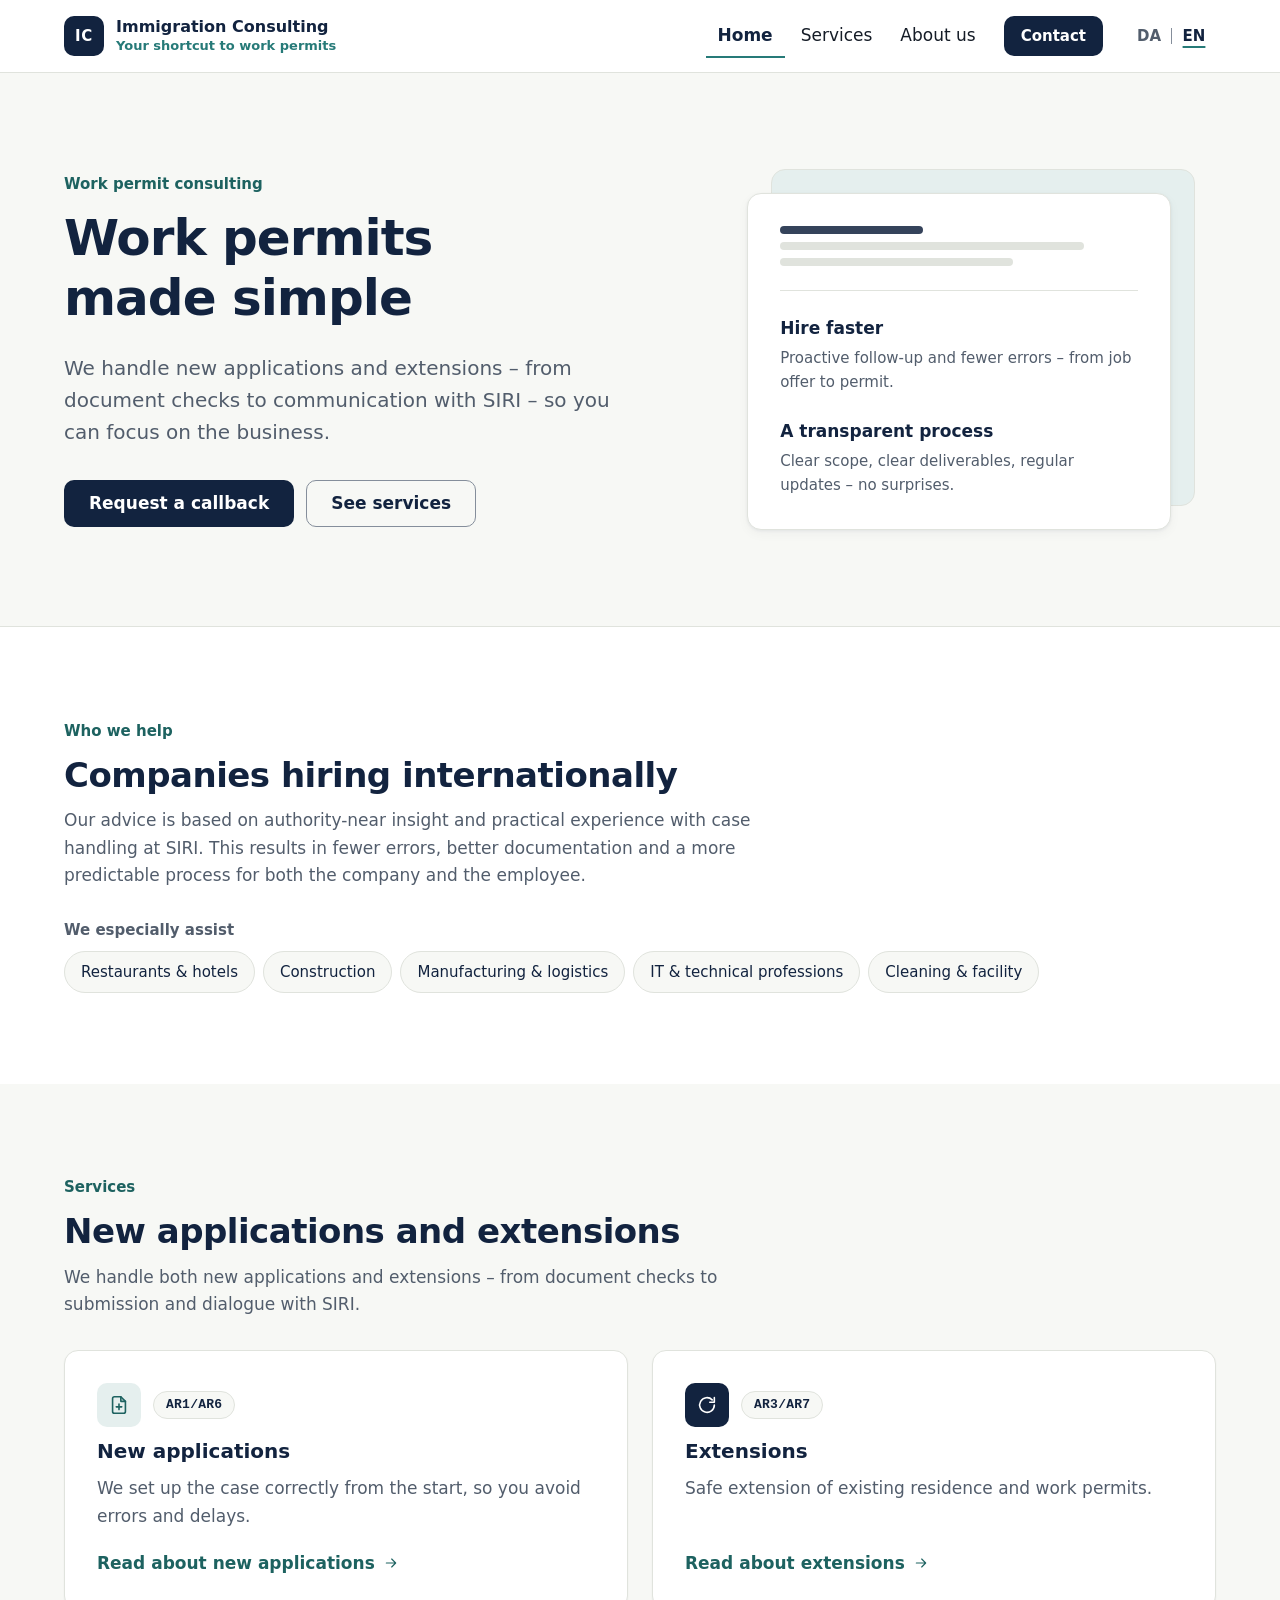
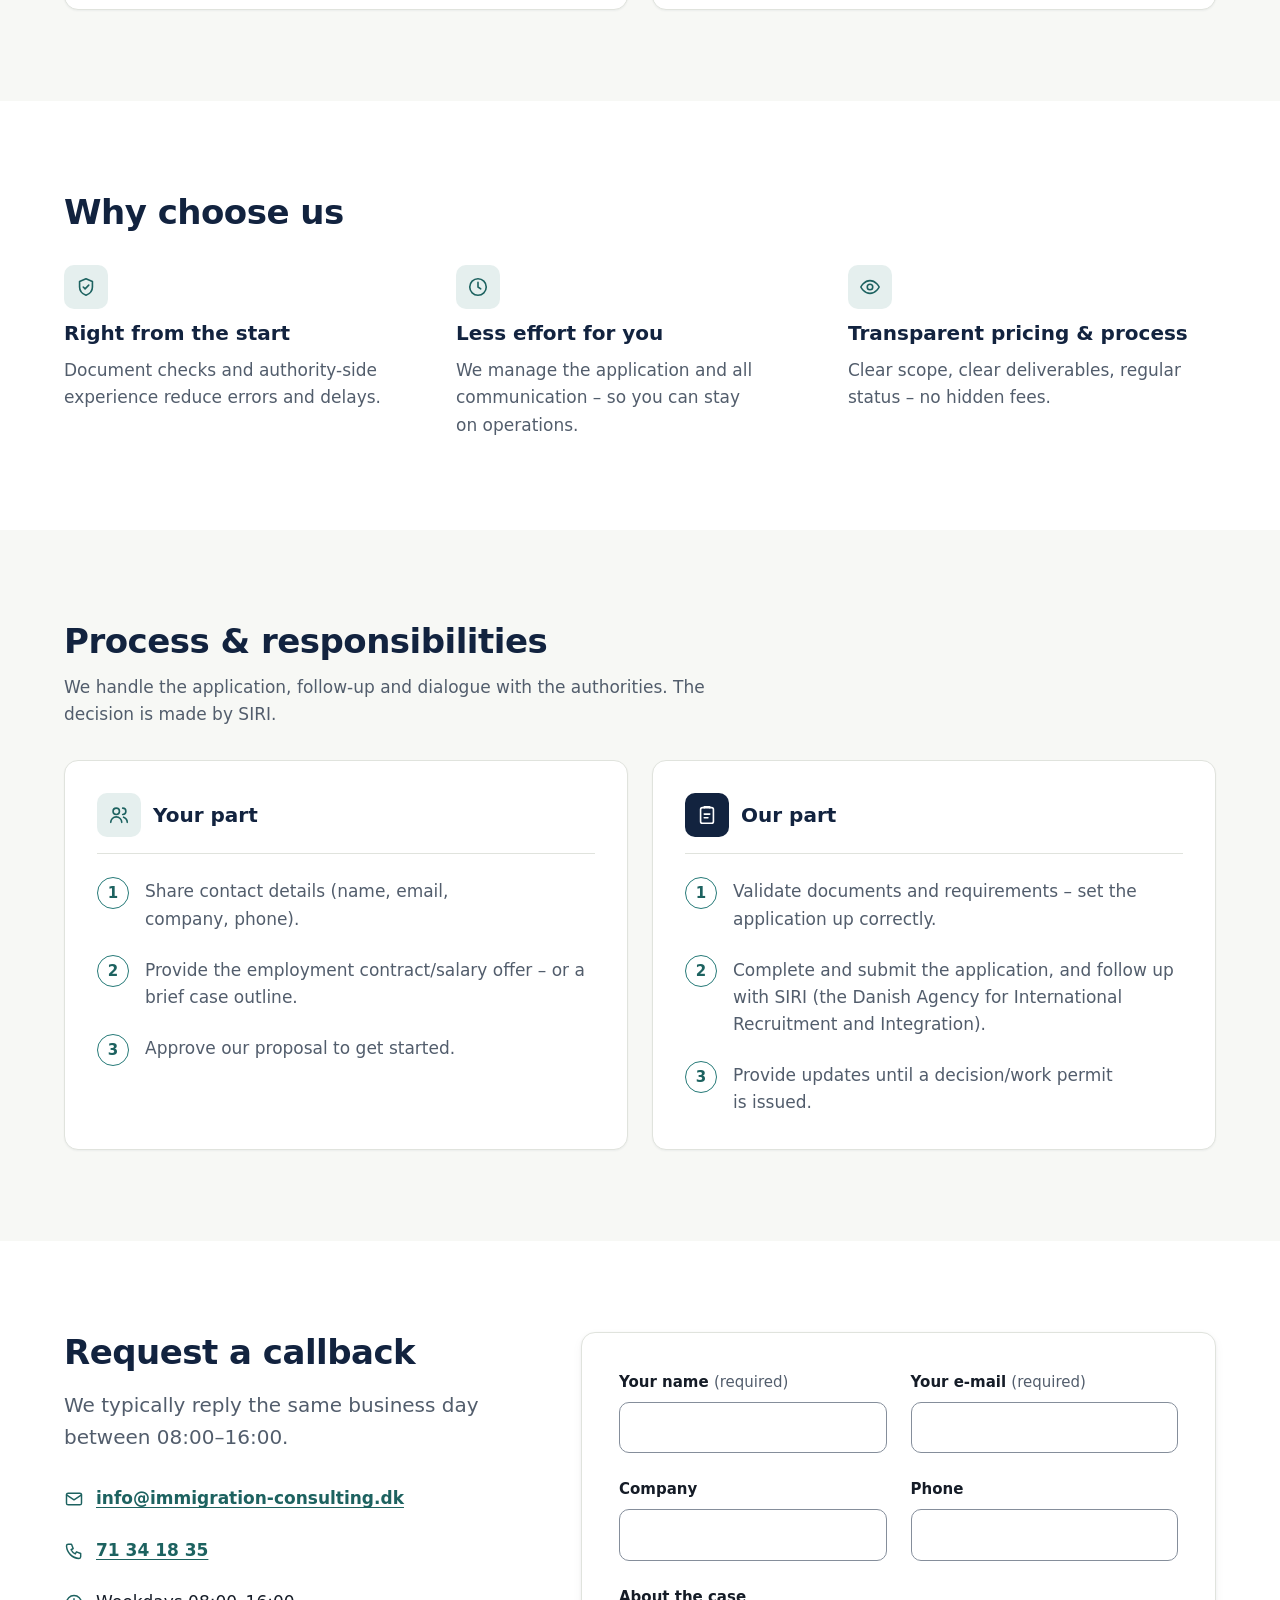
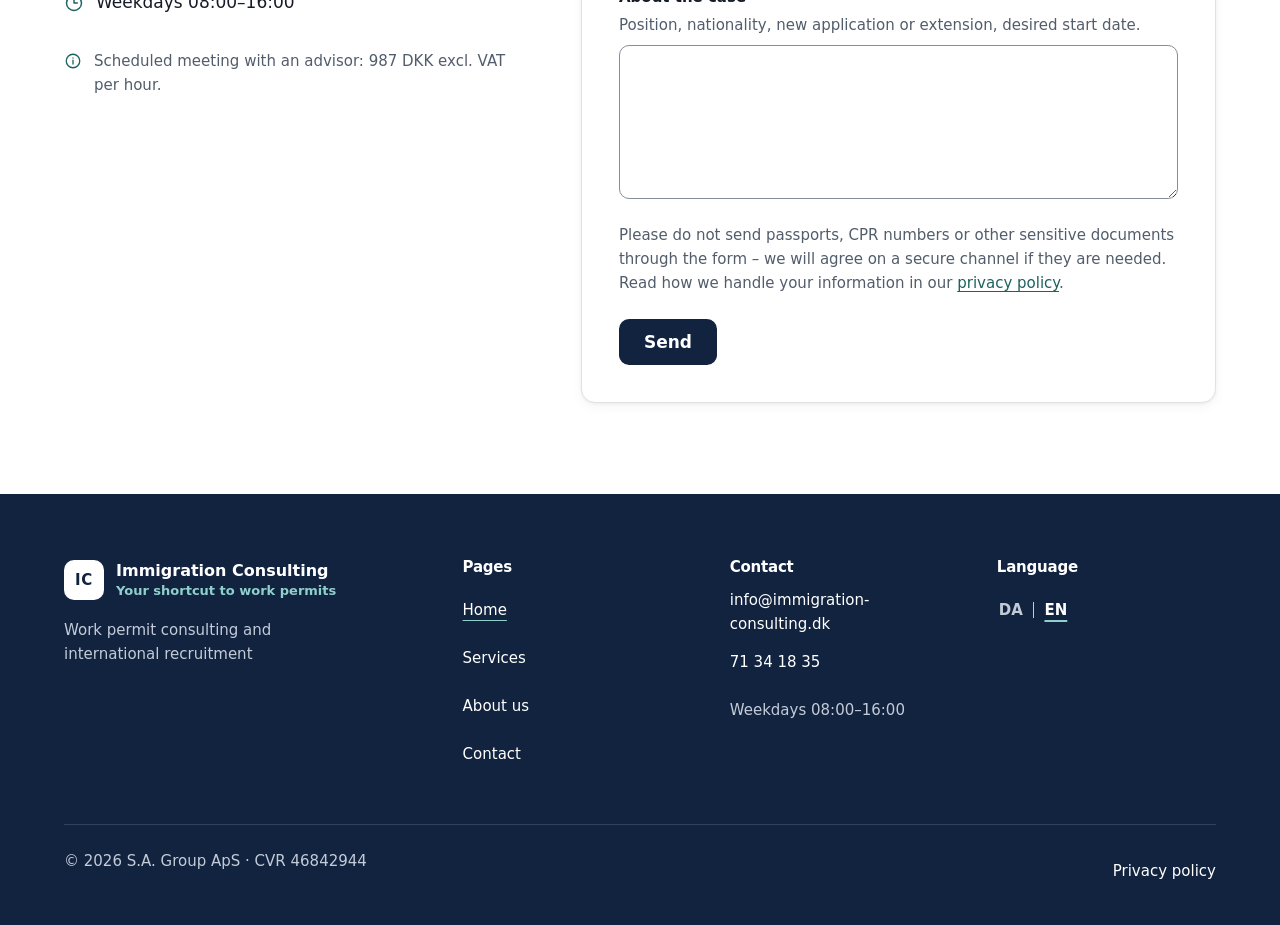
==== commit 7fc52593: "Redesign visual elements of immigration consulting website (6ac37ca876b32a7b329f91c2)" ====
--- a/en/index.html
+++ b/en/index.html
@@ -1,336 +1,325 @@
-<!DOCTYPE html>
-<html lang="en">
-<head>
-<meta charset="UTF-8" />
-<meta name="viewport" content="width=device-width, initial-scale=1" />
-
-<title>Immigration Consulting – Your shortcut to work permits</title>
-<meta name="description" content="Work permits made simple. We handle new applications and extensions—from document checks to communication with SIRI. Complete the form and we’ll get back to you.">
-<meta name="author" content="Immigration Consulting" />
-
-<!-- Canonical + hreflang -->
-<link rel="canonical" href="https://immigration-consulting.dk/en/index.html" />
-<link rel="alternate" href="https://immigration-consulting.dk/index.html" hreflang="da" />
-<link rel="alternate" href="https://immigration-consulting.dk/en/index.html" hreflang="en" />
-<link rel="alternate" href="https://immigration-consulting.dk/" hreflang="x-default" />
-
-<!-- Open Graph -->
-<meta property="og:title" content="Immigration Consulting – Your shortcut to work permits" />
-<meta property="og:description" content="Work permits made simple. We handle new applications and extensions—from document checks to communication with SIRI." />
-<meta property="og:type" content="website" />
-<meta property="og:url" content="https://immigration-consulting.dk/en/index.html" />
-<meta property="og:image" content="https://immigration-consulting.dk/og-image.jpg" />
-<meta property="og:locale" content="en_GB" />
-
-<!-- Twitter Card -->
-<meta name="twitter:card" content="summary_large_image" />
-<meta name="twitter:title" content="Immigration Consulting – Your shortcut to work permits" />
-<meta name="twitter:description" content="Work permits made simple. We handle new applications and extensions—from document checks to communication with SIRI." />
-<meta name="twitter:image" content="https://immigration-consulting.dk/og-image.jpg" />
-
-<!-- Temporary favicon (can swap for your logo later) -->
-<link rel="icon" href="data:image/svg+xml,<svg xmlns=%22http://www.w3.org/2000/svg%22 viewBox=%220 0 100 100%22><rect width=%22100%22 height=%22100%22 rx=%2216%22 ry=%2216%22 fill=%22%231f3a8a%22/><text x=%2250%22 y=%2270%22 font-size=%2250%22 text-anchor=%22middle%22 fill=%22white%22 font-family=%22Arial,sans-serif%22>IC</text></svg>">
-
-<style>
-  :root{
-    --ink:#0f172a;
-    --muted:#64748b;
-    --blue:#1f3a8a;
-    --blue-soft:#dfe6ff;
-    --mint:#10b981;
-    --line:#e5e7eb;
-    --soft:#f6f8fb;
-    --shadow:0 8px 24px rgba(2,6,23,.10);
-  }
-  *{box-sizing:border-box}
-  body{margin:0;font-family:Inter,system-ui,Segoe UI,Arial,sans-serif;color:var(--ink);background:#fff}
-  a{text-decoration:none;color:inherit}
-  .container{max-width:1060px;margin:0 auto;padding:0 20px}
-
-  header{position:sticky;top:0;background:#fff;border-bottom:1px solid var(--line);z-index:60}
-  .nav{display:flex;align-items:center;justify-content:space-between;padding:12px 0}
-  .brand{display:flex;align-items:center;gap:12px}
-  .logo{width:44px;height:44px;border-radius:12px;background:linear-gradient(135deg,#eaf3ff,#eef8f5);display:grid;place-items:center;box-shadow:var(--shadow);font-weight:900;color:var(--blue)}
-  .meta h1{font-size:18px;margin:0;line-height:1;font-weight:800}
-  .tagline{font-size:13px;font-weight:700;color:var(--mint)}
-
-  .desktop-links{display:none;gap:18px;align-items:center;font-weight:700}
-  .desktop-links a{padding:10px 12px;border-radius:10px}
-  .desktop-links a:hover{background:var(--soft);color:var(--blue)}
-
-  .lang{position:relative;margin-left:10px}
-  .lang-btn{display:inline-grid;place-items:center;width:38px;height:38px;border:1px solid var(--line);background:#fff;border-radius:10px;cursor:pointer}
-  .lang-btn:hover{box-shadow:var(--shadow)}
-  .lang-menu{position:absolute;right:0;top:46px;background:#fff;border:1px solid var(--line);border-radius:10px;box-shadow:var(--shadow);padding:8px;display:none;min-width:150px;z-index:65}
-  .lang-menu a{display:block;padding:8px 10px;border-radius:8px;font-weight:700}
-  .lang-menu a:hover{background:var(--soft);color:var(--blue)}
-  .lang.open .lang-menu{display:block}
-
-  .menu-burger{display:block;appearance:none;border:1px solid var(--line);background:#fff;border-radius:10px;padding:8px 10px}
-  .menu-burger svg{width:22px;height:22px}
-
-  .backdrop{position:fixed;inset:0;background:rgba(0,0,0,.25);opacity:0;pointer-events:none;transition:opacity .25s ease;z-index:55}
-  .backdrop.show{opacity:1;pointer-events:auto}
-  .mobile-drawer{position:fixed;inset:0 0 0 auto;width:280px;background:#fff;border-left:1px solid var(--line);transform:translateX(100%);transition:transform .25s ease;z-index:60;box-shadow:var(--shadow);padding:16px}
-  .mobile-drawer.open{transform:translateX(0)}
-  .drawer-head{display:flex;align-items:center;justify-content:space-between;margin-bottom:10px}
-  .drawer-links{display:flex;flex-direction:column;gap:12px;font-weight:700}
-
-  .hero{
-    position:relative;min-height:520px;color:#fff;text-align:center;display:flex;align-items:center;justify-content:center;
-    background:
-      linear-gradient(rgba(0,0,0,.45),rgba(0,0,0,.45)),
-      url('https://images.unsplash.com/photo-1521737604893-d14cc237f11d?auto=format&fit=crop&w=1600&q=80') center/cover no-repeat;
-  }
-  .hero-inner{max-width:920px;padding:20px}
-  .slides{position:relative;z-index:2;max-width:820px;margin:0 auto}
-  .slide{display:none;animation:fade .8s ease}
-  .slide.active{display:block}
-  @keyframes fade{from{opacity:.4} to{opacity:1}}
-  .hero h2{font-size:38px;margin:0 0 12px}
-  .hero p{font-size:18px;margin:0 0 18px}
-  .cta-white{display:inline-block;padding:12px 18px;border-radius:10px;background:#ffffff;color:#111;font-weight:800;border:none}
-
-  section{padding:56px 20px}
-  h3{margin:0 0 14px}
-
-  .why{text-align:center}
-  .points{display:grid;grid-template-columns:repeat(3,1fr);gap:18px;max-width:900px;margin:22px auto 0}
-  .point{background:#fff;border:1px solid var(--line);border-radius:12px;padding:18px;box-shadow:var(--shadow)}
-  .point h4{margin:0 0 8px;color:var(--blue)}
-  .point p{color:var(--muted);margin:0}
-
-  .process{background:var(--soft)}
-  .grid-2{display:grid;grid-template-columns:repeat(2,1fr);gap:22px}
-  .card{background:#fff;border:1px solid var(--line);border-radius:12px;padding:22px;box-shadow:var(--shadow)}
-  .card h4{margin:0 0 10px;color:var(--blue)}
-  .checklist{list-style:none;padding:0;margin:0}
-  .checklist li{display:flex;gap:10px;align-items:flex-start;margin:10px 0}
-  .tick{width:22px;height:22px;border-radius:50%;background:var(--mint);display:grid;place-items:center;color:#fff;font-weight:900;flex:0 0 22px}
-
-  .cta-wrap{text-align:center;margin-top:6px}
-  .reveal-btn{display:inline-flex;align-items:center;gap:8px;padding:14px 22px;border-radius:12px;font-weight:800;background:var(--blue);color:#fff;border:none;cursor:pointer;box-shadow:var(--shadow)}
-  .reveal-btn .arrow{transition:transform .25s ease}
-
-  .reveal{max-width:760px;margin:18px auto 0;border:1px solid var(--line);border-radius:12px;box-shadow:var(--shadow);overflow:hidden;max-height:0;transition:max-height .35s ease}
-  .reveal.open{max-height:1000px}
-  .form{padding:20px;background:#fff}
-  .row{display:grid;grid-template-columns:1fr 1fr;gap:14px}
-  .form input,.form textarea{width:100%;padding:14px 12px;border:1px solid var(--line);border-radius:10px;font:inherit}
-  .form textarea{min-height:120px;resize:vertical}
-  .submit{display:inline-block;padding:12px 18px;border-radius:10px;background:#1f3a8a;color:#fff;font-weight:800;border:none;cursor:pointer}
-  .muted{color:var(--muted);margin-top:8px}
-
-  footer{border-top:1px solid var(--line);padding:18px 20px;text-align:center;color:#64748b;font-size:14px}
-
-  @media(max-width:900px){
-    .hero h2{font-size:30px}
-    .points,.grid-2{grid-template-columns:1fr}
-  }
-  @media(min-width:900px){
-    .menu-burger{display:none}
-    .desktop-links{display:flex}
-    .mobile-drawer,.backdrop{display:none !important}
-  }
-
-  html{scroll-behavior:smooth}
-</style>
-</head>
-<body>
-
-<header>
-  <div class="nav container">
-    <a class="brand" href="/en/index.html" aria-label="Home">
-      <div class="logo">IC</div>
-      <div class="meta">
-        <h1>Immigration Consulting</h1>
-        <div class="tagline">Your shortcut to work permits</div>
-      </div>
-    </a>
-
-    <div style="display:flex;align-items:center;gap:12px">
-      <nav class="desktop-links" aria-label="Main navigation">
-        <a href="/en/index.html">Home</a>
-        <a href="/en/services.html">Services</a>
-        <a href="/en/about.html">About us</a>
-        <a href="/en/contact.html">Contact</a>
-      </nav>
-
-      <div class="lang" id="langSwitch">
-        <button class="lang-btn" aria-haspopup="true" aria-expanded="false" aria-label="Choose language">
-          <svg width="18" height="18" viewBox="0 0 24 24" fill="none" stroke="currentColor">
-            <circle cx="12" cy="12" r="10" stroke-width="2"/>
-            <path d="M2 12h20M12 2c3 4 3 16 0 20M12 2c-3 4-3 16 0 20" stroke-width="2"/>
-          </svg>
-        </button>
-        <div class="lang-menu" role="menu">
-          <a href="/index.html">Dansk</a>
-          <a href="/en/index.html">English</a>
-        </div>
-      </div>
-
-      <button class="menu-burger" id="menuBurger" aria-label="Open menu" aria-controls="drawer" aria-expanded="false">
-        <svg viewBox="0 0 24 24" fill="none" stroke="currentColor"><path stroke-width="2" d="M4 6h16M4 12h16M4 18h16"/></svg>
-      </button>
-    </div>
-  </div>
-</header>
-
-<div class="backdrop" id="backdrop" onclick="toggleDrawer(false)"></div>
-<aside class="mobile-drawer" id="drawer" aria-hidden="true" aria-label="Mobile menu">
-  <div class="drawer-head">
-    <span>Menu</span>
-    <button class="menu-burger" onclick="toggleDrawer(false)" aria-label="Close menu">✕</button>
-  </div>
-  <nav class="drawer-links">
-    <a href="/en/index.html" onclick="toggleDrawer(false)">Home</a>
-    <a href="/en/services.html" onclick="toggleDrawer(false)">Services</a>
-    <a href="/en/about.html" onclick="toggleDrawer(false)">About us</a>
-    <a href="/en/contact.html" onclick="toggleDrawer(false)">Contact</a>
-  </nav>
-</aside>
-
-<main>
-  <section class="hero">
-    <div class="hero-inner">
-      <div class="slides" id="slides">
-        <div class="slide active">
-          <h2>Work permits made simple</h2>
-          <p>We handle new applications and extensions—so you can focus on the business.</p>
-        </div>
-        <div class="slide">
-          <h2>Hire faster</h2>
-          <p>Proactive follow-up and fewer errors—from job offer to permit.</p>
-        </div>
-        <div class="slide">
-          <h2>A transparent process</h2>
-          <p>Clear scope, clear deliverables, regular updates—no surprises.</p>
-        </div>
-      </div>
-
-      <a class="cta-white" href="/en/services.html">See services</a>
-    </div>
-  </section>
-
-  <section class="why container" id="why-us">
-    <h3>Why choose us</h3>
-    <div class="points">
-      <div class="point">
-        <h4>Right from the start</h4>
-        <p>Document checks and authority-side experience reduce errors and delays.</p>
-      </div>
-      <div class="point">
-        <h4>Less effort for you</h4>
-        <p>We manage the application and all communication—so you can stay on operations.</p>
-      </div>
-      <div class="point">
-        <h4>Transparent pricing & process</h4>
-        <p>Clear scope, clear deliverables, regular status—no hidden fees.</p>
-      </div>
-    </div>
-  </section>
-
-  <section class="process" id="process">
-    <div class="container">
-      <h3>Process & responsibilities</h3>
-      <div class="grid-2">
-        <div class="card">
-          <h4>Your part</h4>
-          <ul class="checklist">
-            <li><span class="tick">✔</span><div>Share contact details (name, email, company, phone).</div></li>
-            <li><span class="tick">✔</span><div>Provide the employment contract/salary offer—or a brief case outline.</div></li>
-            <li><span class="tick">✔</span><div>Approve our proposal to get started.</div></li>
-          </ul>
-        </div>
-        <div class="card">
-          <h4>Our part</h4>
-          <ul class="checklist">
-            <li><span class="tick">✔</span><div>Validate documents and requirements—set the application up correctly.</div></li>
-            <li><span class="tick">✔</span><div>Complete and submit the application, and follow up with SIRI (the Danish Agency for International Recruitment and Integration).</div></li>
-            <li><span class="tick">✔</span><div>Provide updates until a decision/work permit is issued.</div></li>
-          </ul>
-        </div>
-      </div>
-    </div>
-  </section>
-
-  <section class="container cta-wrap" id="start">
-    <button class="reveal-btn" id="revealBtn" onclick="toggleForm()">
-      <span class="arrow" id="arrow">▼</span> Request a callback
-    </button>
-    <div class="reveal" id="reveal">
-      <form name="contact-request-home-en" method="POST" data-netlify="true" netlify-honeypot="bot-field" class="form">
-        <input type="hidden" name="form-name" value="contact-request-home-en" />
-        <p style="display:none"><label>Don’t fill this out: <input name="bot-field" /></label></p>
-
-        <div class="row">
-          <input type="text" name="name" placeholder="Your name" required />
-          <input type="email" name="email" placeholder="Your email" required />
-        </div>
-        <div class="row">
-          <input type="text" name="company" placeholder="Company" />
-          <input type="tel" name="phone" placeholder="Phone" />
-        </div>
-        <textarea name="message" placeholder="Briefly describe the case (position, nationality, new application or extension, desired start date)"></textarea>
-
-        <div style="margin-top:12px;display:flex;gap:12px;align-items:center;justify-content:flex-start">
-          <button class="submit" type="submit">Send</button>
-          <span class="muted">We typically reply the same business day between 08:00–16:00.</span>
-        </div>
-      </form>
-    </div>
-  </section>
-
-  <!-- Hidden template form so Netlify auto-detects the EN home form -->
-  <form name="contact-request-home-en" data-netlify="true" netlify-honeypot="bot-field" hidden>
-    <input type="text" name="name" />
-    <input type="email" name="email" />
-    <textarea name="message"></textarea>
-  </form>
-</main>
-
-<footer>
-  © 2025 Immigration Consulting – Work permit consulting and international recruitment
-</footer>
-
-<script>
-  // Language dropdown
-  const langSwitch=document.getElementById('langSwitch');
-  if(langSwitch){
-    const btn=langSwitch.querySelector('.lang-btn');
-    const open=(o)=>{ langSwitch.classList.toggle('open',o); btn.setAttribute('aria-expanded', o?'true':'false'); };
-    btn.addEventListener('click',()=>open(!langSwitch.classList.contains('open')));
-    document.addEventListener('click',e=>{ if(!langSwitch.contains(e.target)) open(false); });
-  }
-
-  // Mobile drawer
-  const drawer=document.getElementById('drawer');
-  const backdrop=document.getElementById('backdrop');
-  const menuBurger=document.getElementById('menuBurger');
-  function toggleDrawer(state){
-    const open=typeof state==='boolean'?state:!drawer.classList.contains('open');
-    drawer.classList.toggle('open',open);
-    backdrop.classList.toggle('show',open);
-    if(menuBurger){menuBurger.setAttribute('aria-expanded',open?'true':'false');}
-    drawer.setAttribute('aria-hidden',open?'false':'true');
-  }
-  if(menuBurger){menuBurger.addEventListener('click',()=>toggleDrawer());}
-
-  // Hero slides
-  const slides=document.querySelectorAll('.slide');
-  let i=0;
-  setInterval(()=>{ i=(i+1)%slides.length; slides.forEach((s,k)=>s.classList.toggle('active',k===i)); }, 5000);
-
-  // Reveal form
-  const panel = document.getElementById('reveal');
-  const arrow = document.getElementById('arrow');
-  function toggleForm(){
-    const isOpen = panel.classList.toggle('open');
-    arrow.style.transform = isOpen ? 'rotate(180deg)' : 'rotate(0deg)';
-    panel.style.maxHeight = isOpen ? panel.scrollHeight + 'px' : '0px';
-    if(isOpen){ panel.scrollIntoView({behavior:'smooth', block:'start'}); }
-  }
-  window.addEventListener('resize', ()=>{ if(panel.classList.contains('open')) panel.style.maxHeight = panel.scrollHeight + 'px'; });
-</script>
-</body>
-</html>
+<!DOCTYPE html>
+<html lang="en">
+<head>
+<meta charset="UTF-8">
+<meta name="viewport" content="width=device-width, initial-scale=1">
+<title>Immigration Consulting – Your shortcut to work permits</title>
+<meta name="description" content="Work permits made simple. We handle new applications and extensions – from document checks to communication with SIRI. Complete the form and we’ll get back to you.">
+<link rel="canonical" href="https://immigration-consulting.dk/en/index.html">
+<link rel="alternate" href="https://immigration-consulting.dk/" hreflang="da">
+<link rel="alternate" href="https://immigration-consulting.dk/en/index.html" hreflang="en">
+<link rel="alternate" href="https://immigration-consulting.dk/" hreflang="x-default">
+
+<meta property="og:title" content="Immigration Consulting – Your shortcut to work permits">
+<meta property="og:description" content="Work permits made simple. We handle new applications and extensions – from document checks to communication with SIRI. Complete the form and we’ll get back to you.">
+<meta property="og:type" content="website">
+<meta property="og:url" content="https://immigration-consulting.dk/en/index.html">
+<meta property="og:site_name" content="Immigration Consulting">
+<meta property="og:locale" content="en_GB">
+<meta name="twitter:card" content="summary">
+
+<meta name="theme-color" content="#12233F">
+<link rel="icon" href="data:image/svg+xml,%3Csvg xmlns='http://www.w3.org/2000/svg' viewBox='0 0 100 100'%3E%3Crect width='100' height='100' rx='20' ry='20' fill='%2312233F'/%3E%3Ctext x='50' y='64' font-size='42' font-weight='700' text-anchor='middle' fill='white' font-family='Arial, Helvetica, sans-serif'%3EIC%3C/text%3E%3C/svg%3E">
+<link rel="stylesheet" href="/assets/css/site.css">
+<script>document.documentElement.classList.add('js')</script>
+<script src="/assets/js/site.js" defer></script>
+<script type="application/ld+json">
+{
+  "@context": "https://schema.org",
+  "@type": "ProfessionalService",
+  "name": "Immigration Consulting",
+  "legalName": "S.A. Group ApS",
+  "vatID": "DK46842944",
+  "url": "https://immigration-consulting.dk/",
+  "email": "info@immigration-consulting.dk",
+  "telephone": "+45 71 34 18 35",
+  "openingHours": "Mo-Fr 08:00-16:00",
+  "areaServed": "DK",
+  "inLanguage": "en"
+}
+</script>
+<script type="application/ld+json">
+{
+  "@context": "https://schema.org",
+  "@type": "WebSite",
+  "name": "Immigration Consulting",
+  "url": "https://immigration-consulting.dk/",
+  "inLanguage": "en"
+}
+</script>
+</head>
+<body>
+
+<a class="skip-link" href="#main">Skip to content</a>
+
+<header class="site-header">
+  <div class="container site-header__inner">
+    <a class="brand" href="/en/index.html" aria-label="Immigration Consulting – Home">
+      <span class="brand__mark" aria-hidden="true">IC</span>
+      <span class="brand__text">
+        <span class="brand__name">Immigration Consulting</span>
+        <span class="brand__tagline">Your shortcut to work permits</span>
+      </span>
+    </a>
+
+    <div class="header-actions">
+      <div class="lang-switch" role="group" aria-label="Choose language">
+        <a href="/" hreflang="da" lang="da"><span aria-hidden="true">DA</span><span class="sr-only">Dansk</span></a>
+        <span class="lang-switch__sep" aria-hidden="true"></span>
+        <a href="/en/index.html" hreflang="en" lang="en" aria-current="true"><span aria-hidden="true">EN</span><span class="sr-only">English</span></a>
+      </div>
+      <button class="nav-toggle" type="button" data-nav-toggle aria-controls="site-nav" aria-expanded="false"
+              aria-label="Open menu" data-label-open="Open menu" data-label-close="Close menu">
+        <svg class="icon-open" viewBox="0 0 24 24" fill="none" stroke="currentColor" stroke-width="1.75" stroke-linecap="round" stroke-linejoin="round" aria-hidden="true" focusable="false"><path d="M4 7h16M4 12h16M4 17h16"/></svg>
+        <svg class="icon-close" viewBox="0 0 24 24" fill="none" stroke="currentColor" stroke-width="1.75" stroke-linecap="round" stroke-linejoin="round" aria-hidden="true" focusable="false"><path d="M6 6l12 12M18 6L6 18"/></svg>
+      </button>
+    </div>
+
+    <nav class="site-nav" id="site-nav" aria-label="Main navigation">
+      <ul class="site-nav__list">
+        <li><a class="site-nav__link" href="/en/index.html" aria-current="page">Home</a></li>
+        <li><a class="site-nav__link" href="/en/services.html">Services</a></li>
+        <li><a class="site-nav__link" href="/en/about.html">About us</a></li>
+        <li class="site-nav__item--cta"><a class="btn btn--primary btn--sm" href="/en/contact.html">Contact</a></li>
+      </ul>
+    </nav>
+  </div>
+</header>
+
+<main id="main" tabindex="-1">
+  <section class="hero" aria-labelledby="hero-title">
+    <div class="container hero__grid">
+      <div class="hero__content">
+        <span class="eyebrow">Work permit consulting</span>
+        <h1 id="hero-title">Work permits made simple</h1>
+        <p class="lead">We handle new applications and extensions – from document checks to communication with SIRI – so you can focus on the business.</p>
+        <div class="btn-row">
+          <a class="btn btn--primary" href="#kontakt">Request a callback</a>
+          <a class="btn btn--secondary" href="/en/services.html">See services</a>
+        </div>
+      </div>
+      <div class="hero-visual" aria-hidden="true">
+        <div class="hero-visual__back"></div>
+        <div class="hero-visual__card">
+          <div class="hero-visual__lines"><span></span><span></span><span></span></div>
+          <ul class="hero-visual__list">
+<li><strong>Hire faster</strong><p>Proactive follow-up and fewer errors – from job offer to permit.</p></li>
+<li><strong>A transparent process</strong><p>Clear scope, clear deliverables, regular updates – no surprises.</p></li>
+          </ul>
+        </div>
+      </div>
+    </div>
+  </section>
+
+  <section class="section section--surface" aria-labelledby="intro-title">
+    <div class="container">
+      <div class="section-head">
+        <span class="eyebrow">Who we help</span>
+        <h2 id="intro-title">Companies hiring internationally</h2>
+        <p>Our advice is based on authority-near insight and practical experience with case handling at SIRI. This results in fewer errors, better documentation and a more predictable process for both the company and the employee.</p>
+      </div>
+      <h3 class="small muted">We especially assist</h3>
+      <ul class="chips mt-3">
+        <li class="chip">Restaurants & hotels</li><li class="chip">Construction</li><li class="chip">Manufacturing & logistics</li><li class="chip">IT & technical professions</li><li class="chip">Cleaning & facility</li>
+      </ul>
+    </div>
+  </section>
+
+  <section class="section" aria-labelledby="services-title">
+    <div class="container">
+      <div class="section-head">
+        <span class="eyebrow">Services</span>
+        <h2 id="services-title">New applications and extensions</h2>
+        <p>We handle both new applications and extensions – from document checks to submission and dialogue with SIRI.</p>
+      </div>
+      <div class="grid grid--2">
+        <a class="card card--link" href="/en/services.html#new-applications">
+          <div class="card__head"><span class="icon"><svg viewBox="0 0 24 24" fill="none" stroke="currentColor" stroke-width="1.75" stroke-linecap="round" stroke-linejoin="round" aria-hidden="true" focusable="false"><path d="M14 3H7a2 2 0 0 0-2 2v14a2 2 0 0 0 2 2h10a2 2 0 0 0 2-2V8z"/><path d="M14 3v5h5"/><path d="M12 11v6M9 14h6"/></svg></span><span class="badge">AR1/AR6</span></div>
+          <h3>New applications</h3>
+          <p>We set up the case correctly from the start, so you avoid errors and delays.</p>
+          <span class="text-link">Read about new applications <svg viewBox="0 0 24 24" fill="none" stroke="currentColor" stroke-width="1.75" stroke-linecap="round" stroke-linejoin="round" aria-hidden="true" focusable="false"><path d="M5 12h14M13 6l6 6-6 6"/></svg></span>
+        </a>
+        <a class="card card--link" href="/en/services.html#extensions">
+          <div class="card__head"><span class="icon icon--primary"><svg viewBox="0 0 24 24" fill="none" stroke="currentColor" stroke-width="1.75" stroke-linecap="round" stroke-linejoin="round" aria-hidden="true" focusable="false"><path d="M20 12a8 8 0 1 1-2.34-5.66"/><path d="M20 4v5h-5"/></svg></span><span class="badge">AR3/AR7</span></div>
+          <h3>Extensions</h3>
+          <p>Safe extension of existing residence and work permits.</p>
+          <span class="text-link">Read about extensions <svg viewBox="0 0 24 24" fill="none" stroke="currentColor" stroke-width="1.75" stroke-linecap="round" stroke-linejoin="round" aria-hidden="true" focusable="false"><path d="M5 12h14M13 6l6 6-6 6"/></svg></span>
+        </a>
+      </div>
+    </div>
+  </section>
+
+  <section class="section section--surface" id="why-us" aria-labelledby="why-title">
+    <div class="container">
+      <div class="section-head">
+        <h2 id="why-title">Why choose us</h2>
+      </div>
+      <div class="grid grid--3">
+        <div class="feature">
+          <span class="icon"><svg viewBox="0 0 24 24" fill="none" stroke="currentColor" stroke-width="1.75" stroke-linecap="round" stroke-linejoin="round" aria-hidden="true" focusable="false"><path d="M12 3l7 3v6c0 4.5-3 7.5-7 9-4-1.5-7-4.5-7-9V6z"/><path d="M9 12l2 2 4-4"/></svg></span>
+          <h3>Right from the start</h3>
+          <p>Document checks and authority-side experience reduce errors and delays.</p>
+        </div>
+        <div class="feature">
+          <span class="icon"><svg viewBox="0 0 24 24" fill="none" stroke="currentColor" stroke-width="1.75" stroke-linecap="round" stroke-linejoin="round" aria-hidden="true" focusable="false"><circle cx="12" cy="12" r="9"/><path d="M12 7v5l3 2"/></svg></span>
+          <h3>Less effort for you</h3>
+          <p>We manage the application and all communication – so you can stay on operations.</p>
+        </div>
+        <div class="feature">
+          <span class="icon"><svg viewBox="0 0 24 24" fill="none" stroke="currentColor" stroke-width="1.75" stroke-linecap="round" stroke-linejoin="round" aria-hidden="true" focusable="false"><path d="M2 12s3.5-7 10-7 10 7 10 7-3.5 7-10 7S2 12 2 12z"/><circle cx="12" cy="12" r="3"/></svg></span>
+          <h3>Transparent pricing & process</h3>
+          <p>Clear scope, clear deliverables, regular status – no hidden fees.</p>
+        </div>
+      </div>
+    </div>
+  </section>
+
+  <section class="section" id="process" aria-labelledby="process-title">
+    <div class="container">
+      <div class="section-head">
+        <h2 id="process-title">Process &amp; responsibilities</h2>
+        <p>We handle the application, follow-up and dialogue with the authorities. The decision is made by SIRI.</p>
+      </div>
+      <div class="responsibility">
+        <div class="card">
+          <div class="card__head"><span class="icon"><svg viewBox="0 0 24 24" fill="none" stroke="currentColor" stroke-width="1.75" stroke-linecap="round" stroke-linejoin="round" aria-hidden="true" focusable="false"><circle cx="9" cy="8" r="3.5"/><path d="M3 20a6 6 0 0 1 12 0"/><path d="M16 4.5a3.5 3.5 0 0 1 0 7M21 20a6 6 0 0 0-4-5.6"/></svg></span><h3>Your part</h3></div>
+          <ol class="steps">
+            <li><p>Share contact details (name, email, company, phone).</p></li>
+            <li><p>Provide the employment contract/salary offer – or a brief case outline.</p></li>
+            <li><p>Approve our proposal to get started.</p></li>
+          </ol>
+        </div>
+        <div class="card">
+          <div class="card__head"><span class="icon icon--primary"><svg viewBox="0 0 24 24" fill="none" stroke="currentColor" stroke-width="1.75" stroke-linecap="round" stroke-linejoin="round" aria-hidden="true" focusable="false"><rect x="5" y="4" width="14" height="17" rx="2"/><path d="M9 4V3h6v1M9 11h6M9 15h4"/></svg></span><h3>Our part</h3></div>
+          <ol class="steps">
+            <li><p>Validate documents and requirements – set the application up correctly.</p></li>
+            <li><p>Complete and submit the application, and follow up with SIRI (the Danish Agency for International Recruitment and Integration).</p></li>
+            <li><p>Provide updates until a decision/work permit is issued.</p></li>
+          </ol>
+        </div>
+      </div>
+    </div>
+  </section>
+
+  <section class="section section--surface" id="kontakt" aria-labelledby="contact-title">
+    <div class="container contact-layout contact-layout--intro">
+      <div>
+        <h2 id="contact-title">Request a callback</h2>
+        <p class="lead mt-4">We typically reply the same business day between 08:00–16:00.</p>
+        <ul class="contact-lines">
+          <li><a href="mailto:info@immigration-consulting.dk"><svg viewBox="0 0 24 24" fill="none" stroke="currentColor" stroke-width="1.75" stroke-linecap="round" stroke-linejoin="round" aria-hidden="true" focusable="false"><rect x="3" y="5" width="18" height="14" rx="2"/><path d="M3 7l9 6 9-6"/></svg>info@immigration-consulting.dk</a></li>
+          <li><a href="tel:+4571341835"><svg viewBox="0 0 24 24" fill="none" stroke="currentColor" stroke-width="1.75" stroke-linecap="round" stroke-linejoin="round" aria-hidden="true" focusable="false"><path d="M5 4h4l2 5-2.5 1.5a11 11 0 0 0 5 5L15 13l5 2v4a2 2 0 0 1-2 2A16 16 0 0 1 3 6a2 2 0 0 1 2-2"/></svg>71 34 18 35</a></li>
+          <li><span><svg viewBox="0 0 24 24" fill="none" stroke="currentColor" stroke-width="1.75" stroke-linecap="round" stroke-linejoin="round" aria-hidden="true" focusable="false"><circle cx="12" cy="12" r="9"/><path d="M12 7v5h4"/></svg>Weekdays 08:00–16:00</span></li>
+        </ul>
+        <div class="mt-5"><p class="price-note"><svg viewBox="0 0 24 24" fill="none" stroke="currentColor" stroke-width="1.75" stroke-linecap="round" stroke-linejoin="round" aria-hidden="true" focusable="false"><circle cx="12" cy="12" r="9"/><path d="M12 11v5M12 8h.01"/></svg><span>Scheduled meeting with an advisor: 987 DKK excl. VAT per hour.</span></p></div>
+      </div>
+      <div class="form-card">
+        <form name="contact-request-home-en"
+        method="POST"
+        data-netlify="true"
+        data-inline-success="true"
+        netlify-honeypot="bot-field"
+        class="form">
+        <input type="hidden" name="form-name" value="contact-request-home-en" />
+        <p class="honeypot" hidden><label>Don’t fill this out: <input name="bot-field" tabindex="-1" autocomplete="off" /></label></p>
+
+        <div class="form__row">
+          <div class="field">
+            <label for="home-name">Your name <span class="field__req">(required)</span></label>
+            <input class="input" id="home-name" type="text" name="name" autocomplete="name" maxlength="120" required />
+          </div>
+          <div class="field">
+            <label for="home-email">Your e-mail <span class="field__req">(required)</span></label>
+            <input class="input" id="home-email" type="email" name="email" autocomplete="email" maxlength="120" required />
+          </div>
+        </div>
+        <div class="form__row">
+          <div class="field">
+            <label for="home-company">Company</label>
+            <input class="input" id="home-company" type="text" name="company" autocomplete="organization" maxlength="120" />
+          </div>
+          <div class="field">
+            <label for="home-phone">Phone</label>
+            <input class="input" id="home-phone" type="tel" name="phone" autocomplete="tel" maxlength="30" />
+          </div>
+        </div>
+        <div class="field">
+          <label for="home-message">About the case</label>
+          <p class="field__hint" id="home-message-hint">Position, nationality, new application or extension, desired start date.</p>
+          <textarea class="input" id="home-message" name="message" rows="5" maxlength="3000" aria-describedby="home-message-hint"></textarea>
+        </div>
+
+        <p class="form__legend">Please do not send passports, CPR numbers or other sensitive documents through the form – we will agree on a secure channel if they are needed. Read how we handle your information in our <a href="/en/privacy.html">privacy policy</a>.</p>
+
+        <div class="form__actions">
+          <button class="btn btn--primary" type="submit">Send</button>
+        </div>
+
+        <div class="form-status form-success" hidden role="status" tabindex="-1">
+          <svg viewBox="0 0 24 24" fill="none" stroke="currentColor" stroke-width="1.75" stroke-linecap="round" stroke-linejoin="round" aria-hidden="true" focusable="false"><circle cx="12" cy="12" r="9"/><path d="M8 12l3 3 5-6"/></svg>
+          <div>
+            <h3>Thank you for your message!</h3>
+            <p>Your inquiry has been sent. We will get back to you as soon as possible – typically the same business day 8–16.</p>
+          </div>
+        </div>
+        <div class="form-status form-error" hidden role="alert" tabindex="-1">
+          <svg viewBox="0 0 24 24" fill="none" stroke="currentColor" stroke-width="1.75" stroke-linecap="round" stroke-linejoin="round" aria-hidden="true" focusable="false"><circle cx="12" cy="12" r="9"/><path d="M12 7v6M12 16.5h.01"/></svg>
+          <p data-error-text></p>
+        </div>
+      </form>
+      </div>
+    </div>
+  </section>
+</main>
+
+<footer class="site-footer">
+  <div class="container">
+    <div class="footer-grid">
+      <div>
+        <a class="brand" href="/en/index.html" aria-label="Immigration Consulting – Home">
+      <span class="brand__mark" aria-hidden="true">IC</span>
+      <span class="brand__text">
+        <span class="brand__name">Immigration Consulting</span>
+        <span class="brand__tagline">Your shortcut to work permits</span>
+      </span>
+    </a>
+        <p class="footer-desc">Work permit consulting and international recruitment</p>
+      </div>
+      <nav aria-label="Footer pages">
+        <h2 class="footer-title">Pages</h2>
+        <ul class="footer-list">
+          <li><a href="/en/index.html" aria-current="page">Home</a></li>
+          <li><a href="/en/services.html">Services</a></li>
+          <li><a href="/en/about.html">About us</a></li>
+          <li><a href="/en/contact.html">Contact</a></li>
+        </ul>
+      </nav>
+      <div>
+        <h2 class="footer-title">Contact</h2>
+        <ul class="footer-list">
+          <li><a href="mailto:info@immigration-consulting.dk">info@immigration-consulting.dk</a></li>
+          <li><a href="tel:+4571341835">71 34 18 35</a></li>
+          <li><span>Weekdays 08:00–16:00</span></li>
+        </ul>
+      </div>
+      <div>
+        <h2 class="footer-title">Language</h2>
+        <div class="lang-switch" role="group" aria-label="Choose language">
+        <a href="/" hreflang="da" lang="da"><span aria-hidden="true">DA</span><span class="sr-only">Dansk</span></a>
+        <span class="lang-switch__sep" aria-hidden="true"></span>
+        <a href="/en/index.html" hreflang="en" lang="en" aria-current="true"><span aria-hidden="true">EN</span><span class="sr-only">English</span></a>
+      </div>
+      </div>
+    </div>
+
+    <div class="footer-bottom">
+      <p>© <span data-year>2026</span> S.A. Group ApS · CVR 46842944</p>
+      <ul class="footer-legal">
+        <li><a href="/en/privacy.html">Privacy policy</a></li>
+      </ul>
+    </div>
+  </div>
+</footer>
+
+</body>
+</html>
--- a/assets/css/site.css
+++ b/assets/css/site.css
@@ -0,0 +1,907 @@
+/* ==========================================================================
+   Immigration Consulting – fælles stylesheet
+   Alle sider (DA + EN) bruger denne fil. Værdier styres via tokens nedenfor.
+   ========================================================================== */
+
+/* ---------- Design tokens ---------- */
+:root {
+  /* Farver */
+  --color-primary: #12233f;
+  --color-primary-hover: #1d3459;
+  --color-accent: #267a78;
+  --color-accent-strong: #1d6260;
+  --color-accent-soft: #e5efee;
+  /* Brandets grønne/turkise tagline – bevidst en del af identiteten */
+  --color-tagline: var(--color-accent);
+  --color-tagline-on-dark: #8fd0cc;
+  --color-bg: #f7f8f5;
+  --color-surface: #ffffff;
+  --color-text: #151c27;
+  --color-text-muted: #525d6c;
+  --color-border: #e0e3dd;
+  --color-border-strong: #858e9b;
+  --color-error: #b42318;
+  --color-error-soft: #fdf1f0;
+  --color-focus: #267a78;
+  --color-on-primary: #ffffff;
+  --color-on-primary-muted: #c3cbd8;
+
+  /* Typografi */
+  --font-sans: Inter, system-ui, -apple-system, "Segoe UI", Roboto, "Helvetica Neue", Arial, sans-serif;
+  --font-mono: ui-monospace, SFMono-Regular, Menlo, Consolas, monospace;
+  --text-xs: 0.8125rem;
+  --text-sm: 0.9375rem;
+  --text-base: 1.0625rem;
+  --text-lg: clamp(1.125rem, 1.05rem + 0.35vw, 1.25rem);
+  --text-h3: clamp(1.125rem, 1.08rem + 0.25vw, 1.25rem);
+  --text-h2: clamp(1.5rem, 1.25rem + 1.1vw, 2.125rem);
+  --text-h1: clamp(2rem, 1.45rem + 2.4vw, 3.125rem);
+  --leading-tight: 1.2;
+  --leading-normal: 1.6;
+  --weight-medium: 500;
+  --weight-semibold: 600;
+  --weight-bold: 700;
+  --measure: 65ch;
+
+  /* Afstande */
+  --space-1: 0.25rem;
+  --space-2: 0.5rem;
+  --space-3: 0.75rem;
+  --space-4: 1rem;
+  --space-5: 1.5rem;
+  --space-6: 2rem;
+  --space-7: 3rem;
+  --space-8: 4rem;
+  --section-space: clamp(3.5rem, 2.5rem + 4vw, 6rem);
+
+  /* Former */
+  --radius-sm: 6px;
+  --radius: 10px;
+  --radius-lg: 14px;
+  --radius-pill: 999px;
+  --shadow-sm: 0 1px 2px rgba(18, 35, 63, 0.05);
+  --shadow: 0 1px 3px rgba(18, 35, 63, 0.06), 0 4px 12px rgba(18, 35, 63, 0.04);
+
+  /* Layout */
+  --container: 72rem;
+  --container-narrow: 46rem;
+  --gutter: clamp(1rem, 0.6rem + 2vw, 2rem);
+  --header-height: 4.5rem;
+  --tap: 2.75rem;
+
+  /* Bevægelse */
+  --duration: 160ms;
+  --ease: cubic-bezier(0.2, 0, 0, 1);
+}
+
+/* ---------- Grundlag ---------- */
+*,
+*::before,
+*::after { box-sizing: border-box; }
+
+html {
+  -webkit-text-size-adjust: 100%;
+  scroll-padding-top: calc(var(--header-height) + var(--space-4));
+}
+
+body {
+  margin: 0;
+  font-family: var(--font-sans);
+  font-size: var(--text-base);
+  line-height: var(--leading-normal);
+  color: var(--color-text);
+  background: var(--color-bg);
+  -webkit-font-smoothing: antialiased;
+  text-rendering: optimizeLegibility;
+}
+
+img, svg { display: block; max-width: 100%; }
+
+h1, h2, h3, h4 {
+  margin: 0;
+  line-height: var(--leading-tight);
+  color: var(--color-primary);
+  font-weight: var(--weight-bold);
+  text-wrap: balance;
+}
+h1 { font-size: var(--text-h1); letter-spacing: -0.02em; }
+h2 { font-size: var(--text-h2); letter-spacing: -0.015em; }
+h3 { font-size: var(--text-h3); font-weight: var(--weight-semibold); }
+
+p { margin: 0; text-wrap: pretty; }
+p + p { margin-top: var(--space-4); }
+
+ul, ol { margin: 0; padding: 0; }
+
+a {
+  color: var(--color-accent-strong);
+  text-decoration-thickness: 1px;
+  text-underline-offset: 0.2em;
+  transition: color var(--duration) var(--ease);
+}
+a:hover { color: var(--color-primary); }
+
+:focus-visible {
+  outline: 3px solid var(--color-focus);
+  outline-offset: 3px;
+  border-radius: var(--radius-sm);
+}
+
+main:focus { outline: none; }
+
+.sr-only {
+  position: absolute !important;
+  width: 1px; height: 1px;
+  padding: 0; margin: -1px;
+  overflow: hidden; clip: rect(0 0 0 0);
+  white-space: nowrap; border: 0;
+}
+
+.skip-link {
+  position: absolute;
+  left: var(--space-4);
+  top: var(--space-2);
+  z-index: 100;
+  padding: var(--space-3) var(--space-4);
+  background: var(--color-primary);
+  color: var(--color-on-primary);
+  font-weight: var(--weight-semibold);
+  border-radius: var(--radius);
+  transform: translateY(-200%);
+}
+.skip-link:focus { transform: none; color: var(--color-on-primary); }
+
+/* ---------- Layout ---------- */
+.container {
+  width: 100%;
+  max-width: calc(var(--container) + var(--gutter) * 2);
+  margin-inline: auto;
+  padding-inline: var(--gutter);
+}
+.container--narrow { max-width: calc(var(--container-narrow) + var(--gutter) * 2); }
+
+.section { padding-block: var(--section-space); }
+.section--surface { background: var(--color-surface); }
+.section--tight { padding-block: var(--space-7); }
+
+.section-head {
+  max-width: var(--measure);
+  margin-bottom: var(--space-6);
+}
+.section-head p {
+  margin-top: var(--space-3);
+  color: var(--color-text-muted);
+}
+
+.eyebrow {
+  display: block;
+  margin-bottom: var(--space-3);
+  font-size: var(--text-sm);
+  font-weight: var(--weight-semibold);
+  color: var(--color-accent-strong);
+}
+
+.prose { max-width: var(--measure); }
+.prose h2 { font-size: clamp(1.25rem, 1.15rem + 0.5vw, 1.5rem); margin: var(--space-7) 0 var(--space-3); }
+.prose h2:first-child { margin-top: 0; }
+.prose ul { padding-left: 1.25rem; display: grid; gap: var(--space-2); margin-top: var(--space-3); }
+.prose ul + p, .prose p + ul { margin-top: var(--space-4); }
+.prose li::marker { color: var(--color-accent); }
+.prose strong { color: var(--color-primary); font-weight: var(--weight-semibold); }
+
+.mt-3 { margin-top: var(--space-3); }
+.mt-4 { margin-top: var(--space-4); }
+.mt-5 { margin-top: var(--space-5); }
+.mt-6 { margin-top: var(--space-6); }
+.mb-4 { margin-bottom: var(--space-4); }
+.lead { font-size: var(--text-lg); color: var(--color-text-muted); max-width: var(--measure); }
+.muted { color: var(--color-text-muted); }
+.small { font-size: var(--text-sm); }
+.mono { font-family: var(--font-mono); font-size: 0.95em; letter-spacing: 0.02em; }
+
+.grid { display: grid; gap: var(--space-5); }
+.grid--2 { grid-template-columns: 1fr; }
+.grid--3 { grid-template-columns: 1fr; }
+@media (min-width: 48em) {
+  .grid--2 { grid-template-columns: repeat(2, minmax(0, 1fr)); }
+  .grid--3 { grid-template-columns: repeat(2, minmax(0, 1fr)); }
+}
+@media (min-width: 64em) {
+  .grid--3 { grid-template-columns: repeat(3, minmax(0, 1fr)); }
+}
+
+/* ---------- Knapper ---------- */
+.btn {
+  display: inline-flex;
+  align-items: center;
+  justify-content: center;
+  gap: var(--space-2);
+  min-height: var(--tap);
+  padding: var(--space-3) var(--space-5);
+  border: 1px solid transparent;
+  border-radius: var(--radius);
+  font: inherit;
+  font-size: var(--text-base);
+  font-weight: var(--weight-semibold);
+  line-height: 1.2;
+  text-decoration: none;
+  cursor: pointer;
+  transition: background-color var(--duration) var(--ease), border-color var(--duration) var(--ease), color var(--duration) var(--ease);
+}
+.btn svg { width: 1.125rem; height: 1.125rem; flex: none; }
+.btn--primary { background: var(--color-primary); color: var(--color-on-primary); }
+.btn--primary:hover { background: var(--color-primary-hover); color: var(--color-on-primary); }
+.btn--secondary { background: transparent; color: var(--color-primary); border-color: var(--color-border-strong); }
+.btn--secondary:hover { border-color: var(--color-primary); color: var(--color-primary); background: var(--color-surface); }
+.btn--sm { min-height: 2.5rem; padding: var(--space-2) var(--space-4); font-size: var(--text-sm); }
+.btn[disabled] { opacity: 0.6; cursor: progress; }
+
+.btn-row { display: flex; flex-wrap: wrap; gap: var(--space-3); }
+
+.text-link {
+  display: inline-flex;
+  align-items: center;
+  gap: var(--space-2);
+  min-height: var(--tap);
+  font-weight: var(--weight-semibold);
+}
+.text-link svg { width: 1rem; height: 1rem; transition: transform var(--duration) var(--ease); }
+.text-link:hover svg { transform: translateX(2px); }
+
+/* ---------- Header ---------- */
+.site-header {
+  position: sticky;
+  top: 0;
+  z-index: 50;
+  background: var(--color-surface);
+  border-bottom: 1px solid var(--color-border);
+}
+.site-header__inner {
+  display: flex;
+  align-items: center;
+  justify-content: space-between;
+  gap: var(--space-4);
+  min-height: var(--header-height);
+}
+
+.brand {
+  display: inline-flex;
+  align-items: center;
+  gap: var(--space-3);
+  min-height: var(--tap);
+  color: var(--color-primary);
+  text-decoration: none;
+}
+.brand:hover { color: var(--color-primary); }
+.brand__mark {
+  display: grid;
+  place-items: center;
+  flex: none;
+  width: 2.5rem;
+  height: 2.5rem;
+  border-radius: var(--radius);
+  background: var(--color-primary);
+  color: var(--color-on-primary);
+  font-size: var(--text-sm);
+  font-weight: var(--weight-bold);
+  letter-spacing: 0.04em;
+}
+.brand__text { display: flex; flex-direction: column; line-height: 1.15; }
+.brand__name { font-weight: var(--weight-bold); font-size: 1rem; max-width: 7.5rem; }
+.brand__tagline { display: block; font-size: var(--text-xs); font-weight: var(--weight-semibold); color: var(--color-tagline); margin-top: 3px; }
+@media (max-width: 29.99em) {
+  :root { --header-height: 5.5rem; }
+  .brand__tagline { max-width: 8.5rem; }
+}
+@media (min-width: 30em) {
+  .brand__name { max-width: none; }
+}
+
+.header-actions { display: flex; align-items: center; gap: var(--space-2); }
+
+/* Sprogskift: DA | EN */
+.lang-switch { display: flex; align-items: center; }
+.lang-switch a {
+  display: inline-grid;
+  place-items: center;
+  min-width: var(--tap);
+  min-height: var(--tap);
+  padding-inline: var(--space-2);
+  font-size: var(--text-sm);
+  font-weight: var(--weight-semibold);
+  color: var(--color-text-muted);
+  text-decoration: none;
+  border-radius: var(--radius-sm);
+}
+.lang-switch a:hover { color: var(--color-primary); }
+.lang-switch a[aria-current="true"] {
+  color: var(--color-primary);
+  text-decoration: underline;
+  text-decoration-thickness: 2px;
+  text-underline-offset: 0.35em;
+  text-decoration-color: var(--color-accent);
+}
+.lang-switch__sep { width: 1px; height: 1rem; background: var(--color-border-strong); }
+
+/* Mobilmenu-knap */
+.nav-toggle {
+  display: inline-flex;
+  align-items: center;
+  justify-content: center;
+  width: var(--tap);
+  height: var(--tap);
+  padding: 0;
+  border: 1px solid var(--color-border);
+  border-radius: var(--radius);
+  background: var(--color-surface);
+  color: var(--color-primary);
+  cursor: pointer;
+}
+.nav-toggle:hover { border-color: var(--color-border-strong); }
+.nav-toggle svg { width: 1.375rem; height: 1.375rem; }
+.nav-toggle .icon-close { display: none; }
+.nav-toggle[aria-expanded="true"] .icon-open { display: none; }
+.nav-toggle[aria-expanded="true"] .icon-close { display: block; }
+/* Uden JavaScript vises menuen altid, og knappen skjules */
+html:not(.js) .nav-toggle { display: none; }
+
+/* Navigation (én navigation – inline på desktop, panel på mobil) */
+.site-nav__list { list-style: none; display: flex; flex-direction: column; gap: var(--space-1); }
+.site-nav__link {
+  display: flex;
+  align-items: center;
+  min-height: var(--tap);
+  padding: var(--space-2) var(--space-3);
+  border-radius: var(--radius-sm);
+  color: var(--color-text);
+  font-weight: var(--weight-medium);
+  text-decoration: none;
+}
+.site-nav__link:hover { color: var(--color-primary); background: var(--color-bg); }
+.site-nav__link[aria-current="page"] {
+  color: var(--color-primary);
+  font-weight: var(--weight-semibold);
+  box-shadow: inset 3px 0 0 var(--color-accent);
+}
+.site-nav__item--cta { margin-top: var(--space-3); }
+.site-nav__item--cta .btn { width: 100%; }
+.site-nav__item--cta .btn[aria-current="page"] { box-shadow: inset 0 -3px 0 var(--color-accent); }
+
+@media (max-width: 59.99em) {
+  html:not(.js) .site-header__inner { flex-wrap: wrap; padding-block: var(--space-2); }
+  html:not(.js) .site-nav { order: 3; width: 100%; padding-bottom: var(--space-3); }
+  .js .site-nav {
+    display: none;
+    position: absolute;
+    left: 0; right: 0;
+    top: 100%;
+    max-height: calc(100vh - var(--header-height));
+    overflow-y: auto;
+    padding: var(--space-3) var(--gutter) var(--space-5);
+    background: var(--color-surface);
+    border-bottom: 1px solid var(--color-border);
+    box-shadow: var(--shadow);
+  }
+  .js .site-nav.is-open { display: block; animation: nav-in var(--duration) var(--ease); }
+}
+
+@keyframes nav-in {
+  from { opacity: 0; transform: translateY(-4px); }
+  to { opacity: 1; transform: none; }
+}
+
+@media (min-width: 60em) {
+  .nav-toggle { display: none; }
+  .site-header__inner { gap: var(--space-5); }
+  .site-nav { order: 2; margin-left: auto; }
+  .site-nav__list { flex-direction: row; align-items: center; gap: var(--space-1); }
+  .site-nav__link[aria-current="page"] {
+    box-shadow: inset 0 -2px 0 var(--color-accent);
+    border-radius: 0;
+    background: none;
+  }
+  .site-nav__item--cta { margin: 0 0 0 var(--space-3); }
+  .site-nav__item--cta .btn { width: auto; }
+  .header-actions { order: 3; }
+}
+
+/* ---------- Hero ---------- */
+.hero {
+  padding-block: clamp(3rem, 2rem + 5vw, 6.5rem);
+  background: var(--color-bg);
+  border-bottom: 1px solid var(--color-border);
+}
+.hero__grid { display: grid; gap: var(--space-7); align-items: center; }
+.hero__content { max-width: 36rem; }
+.hero__content .lead { margin-top: var(--space-5); }
+.hero__content .btn-row { margin-top: var(--space-6); }
+@media (min-width: 64em) {
+  .hero__grid { grid-template-columns: minmax(0, 1.1fr) minmax(0, 0.9fr); gap: var(--space-8); }
+}
+
+/* Roligt visuelt element: stiliseret sagsmappe */
+.hero-visual { position: relative; max-width: 28rem; width: 100%; justify-self: center; padding: var(--space-5) var(--space-5) 0 0; }
+.hero-visual__back {
+  position: absolute;
+  inset: 0 0 var(--space-5) var(--space-5);
+  border: 1px solid var(--color-border);
+  border-radius: var(--radius-lg);
+  background: var(--color-accent-soft);
+}
+.hero-visual__card {
+  position: relative;
+  padding: var(--space-6);
+  background: var(--color-surface);
+  border: 1px solid var(--color-border);
+  border-radius: var(--radius-lg);
+  box-shadow: var(--shadow);
+}
+.hero-visual__lines { display: grid; gap: var(--space-2); margin-bottom: var(--space-5); padding-bottom: var(--space-5); border-bottom: 1px solid var(--color-border); }
+.hero-visual__lines span { display: block; height: 0.5rem; border-radius: var(--radius-pill); background: var(--color-border); }
+.hero-visual__lines span:first-child { width: 40%; background: var(--color-primary); opacity: 0.85; }
+.hero-visual__lines span:nth-child(2) { width: 85%; }
+.hero-visual__lines span:nth-child(3) { width: 65%; }
+.hero-visual__list { list-style: none; display: grid; gap: var(--space-5); }
+.hero-visual__list strong { display: block; color: var(--color-primary); font-weight: var(--weight-semibold); }
+.hero-visual__list p { font-size: var(--text-sm); color: var(--color-text-muted); margin-top: var(--space-1); }
+@media (max-width: 63.99em) {
+  .hero-visual { justify-self: start; }
+}
+
+/* Undersider */
+.page-hero {
+  padding-block: clamp(2.75rem, 2rem + 3.5vw, 5rem);
+  background: var(--color-bg);
+  border-bottom: 1px solid var(--color-border);
+}
+.page-hero .lead { margin-top: var(--space-4); }
+.page-hero .contact-lines { display: flex; flex-wrap: wrap; gap: var(--space-2) var(--space-6); }
+
+/* ---------- Ikoner, chips, mærker ---------- */
+.icon {
+  display: inline-grid;
+  place-items: center;
+  flex: none;
+  width: 2.75rem;
+  height: 2.75rem;
+  border-radius: var(--radius);
+  background: var(--color-accent-soft);
+  color: var(--color-accent-strong);
+}
+.icon svg { width: 1.375rem; height: 1.375rem; }
+.icon--primary { background: var(--color-primary); color: var(--color-on-primary); }
+
+.badge {
+  display: inline-flex;
+  align-items: center;
+  min-height: 1.75rem;
+  padding: 0 var(--space-3);
+  border-radius: var(--radius-pill);
+  border: 1px solid var(--color-border);
+  background: var(--color-bg);
+  color: var(--color-primary);
+  font-family: var(--font-mono);
+  font-size: var(--text-xs);
+  font-weight: var(--weight-semibold);
+  letter-spacing: 0.02em;
+  white-space: nowrap;
+}
+
+.chips { list-style: none; display: flex; flex-wrap: wrap; gap: var(--space-2); }
+.chip {
+  padding: var(--space-2) var(--space-4);
+  border-radius: var(--radius-pill);
+  border: 1px solid var(--color-border);
+  background: var(--color-surface);
+  font-size: var(--text-sm);
+  font-weight: var(--weight-medium);
+  color: var(--color-primary);
+}
+.section--surface .chip { background: var(--color-bg); }
+
+/* ---------- Kort ---------- */
+.card {
+  display: flex;
+  flex-direction: column;
+  gap: var(--space-3);
+  padding: clamp(1.5rem, 1.2rem + 1vw, 2rem);
+  background: var(--color-surface);
+  border: 1px solid var(--color-border);
+  border-radius: var(--radius-lg);
+  box-shadow: var(--shadow-sm);
+}
+.card > p { color: var(--color-text-muted); }
+.card__head { display: flex; align-items: center; gap: var(--space-3); flex-wrap: wrap; }
+
+.card--link {
+  position: relative;
+  color: inherit;
+  text-decoration: none;
+  transition: border-color var(--duration) var(--ease), box-shadow var(--duration) var(--ease);
+}
+.card--link:hover { color: inherit; border-color: var(--color-border-strong); box-shadow: var(--shadow); }
+.card--link:focus-visible { border-radius: var(--radius-lg); }
+.card--link .text-link { margin-top: auto; color: var(--color-accent-strong); min-height: 0; padding-top: var(--space-2); }
+.card--link:hover .text-link svg { transform: translateX(2px); }
+
+/* Enkle punkter uden bokse (fx "Hvorfor os") */
+.feature { display: flex; flex-direction: column; gap: var(--space-3); }
+.feature p { color: var(--color-text-muted); }
+
+/* ---------- Lister ---------- */
+.checklist { list-style: none; display: grid; gap: var(--space-3); }
+.checklist li { position: relative; padding-left: 2rem; }
+.checklist li::before {
+  content: "";
+  position: absolute;
+  left: 0;
+  top: 0.2em;
+  width: 1.25rem;
+  height: 1.25rem;
+  border-radius: 50%;
+  background: var(--color-accent-soft);
+}
+.checklist li::after {
+  content: "";
+  position: absolute;
+  left: 0.4rem;
+  top: calc(0.2em + 0.3rem);
+  width: 0.45rem;
+  height: 0.3rem;
+  border-left: 2px solid var(--color-accent-strong);
+  border-bottom: 2px solid var(--color-accent-strong);
+  transform: rotate(-45deg);
+}
+
+/* Nummererede trin */
+.steps { list-style: none; counter-reset: step; display: grid; gap: var(--space-5); }
+.steps > li { counter-increment: step; position: relative; padding-left: 3rem; min-height: 2rem; }
+.steps > li::before {
+  content: counter(step);
+  position: absolute;
+  left: 0;
+  top: -0.1em;
+  display: grid;
+  place-items: center;
+  width: 2rem;
+  height: 2rem;
+  border-radius: 50%;
+  border: 1px solid var(--color-accent);
+  color: var(--color-accent-strong);
+  font-size: var(--text-sm);
+  font-weight: var(--weight-bold);
+  background: var(--color-surface);
+}
+.steps strong { display: block; color: var(--color-primary); font-weight: var(--weight-semibold); margin-bottom: var(--space-1); }
+.steps p { color: var(--color-text-muted); }
+
+/* Vandrette trin (Ydelser) */
+.steps--row { gap: var(--space-6); }
+@media (min-width: 48em) {
+  .steps--row { grid-template-columns: repeat(3, minmax(0, 1fr)); }
+  .steps--row > li { padding-left: 0; padding-top: 3rem; }
+  .steps--row > li::before { top: 0; }
+  .steps--row > li:not(:last-child)::after {
+    content: "";
+    position: absolute;
+    top: 1rem;
+    left: 2.75rem;
+    right: calc(var(--space-6) * -1 + 0.75rem);
+    height: 1px;
+    background: var(--color-border);
+  }
+}
+
+/* Proces & ansvar */
+.responsibility { display: grid; gap: var(--space-5); }
+@media (min-width: 48em) {
+  .responsibility { grid-template-columns: repeat(2, minmax(0, 1fr)); }
+}
+.responsibility .card { gap: var(--space-5); }
+.responsibility .card__head { padding-bottom: var(--space-4); border-bottom: 1px solid var(--color-border); }
+
+/* ---------- Ydelser ---------- */
+.service { gap: var(--space-5); border-top: 4px solid var(--color-accent); }
+.service--extension { border-top-color: var(--color-primary); }
+.service--extension .icon { background: var(--color-bg); color: var(--color-primary); border: 1px solid var(--color-border); }
+.service__head { display: flex; align-items: flex-start; gap: var(--space-4); }
+.service__head h2 { font-size: clamp(1.25rem, 1.15rem + 0.5vw, 1.5rem); }
+.service__head .badge { margin-top: var(--space-2); }
+.service__intro { color: var(--color-text-muted); }
+.service__label {
+  font-size: var(--text-sm);
+  font-weight: var(--weight-semibold);
+  color: var(--color-primary);
+}
+.service__footer { margin-top: auto; padding-top: var(--space-4); border-top: 1px solid var(--color-border); }
+
+.price-note {
+  display: flex;
+  gap: var(--space-3);
+  align-items: flex-start;
+  max-width: var(--measure);
+  font-size: var(--text-sm);
+  color: var(--color-text-muted);
+}
+.price-note svg { width: 1.125rem; height: 1.125rem; flex: none; margin-top: 0.2em; color: var(--color-accent-strong); }
+
+.cta-panel {
+  display: grid;
+  gap: var(--space-5);
+  padding: clamp(1.75rem, 1.2rem + 2vw, 3rem);
+  background: var(--color-primary);
+  color: var(--color-on-primary);
+  border-radius: var(--radius-lg);
+}
+.cta-panel h2 { color: var(--color-on-primary); font-size: clamp(1.375rem, 1.2rem + 0.8vw, 1.75rem); }
+.cta-panel p { color: var(--color-on-primary-muted); margin-top: var(--space-3); max-width: var(--measure); }
+.cta-panel .price-note { color: var(--color-on-primary-muted); margin-top: var(--space-4); }
+.cta-panel .price-note svg { color: var(--color-on-primary-muted); }
+.cta-panel .btn--primary { background: var(--color-surface); color: var(--color-primary); }
+.cta-panel .btn--primary:hover { background: var(--color-accent-soft); color: var(--color-primary); }
+.cta-panel :focus-visible { outline-color: var(--color-on-primary); }
+@media (min-width: 48em) {
+  .cta-panel { grid-template-columns: minmax(0, 1fr) auto; align-items: center; }
+}
+
+/* ---------- Om os ---------- */
+.story { display: grid; gap: var(--space-6); }
+.story__columns { display: grid; gap: var(--space-6); }
+@media (min-width: 48em) {
+  .story__columns { grid-template-columns: repeat(2, minmax(0, 1fr)); gap: var(--space-7); }
+}
+.story__columns h3 { margin-bottom: var(--space-3); }
+.story__columns p { color: var(--color-text-muted); }
+
+.principles { list-style: none; display: grid; gap: var(--space-4); counter-reset: principle; }
+@media (min-width: 48em) {
+  .principles { grid-template-columns: repeat(3, minmax(0, 1fr)); }
+}
+.principles li {
+  counter-increment: principle;
+  display: flex;
+  flex-direction: column;
+  gap: var(--space-2);
+  padding: var(--space-5);
+  border-left: 3px solid var(--color-accent);
+  background: var(--color-surface);
+  border-radius: 0 var(--radius) var(--radius) 0;
+}
+.section--surface .principles li { background: var(--color-bg); }
+.principles li::before {
+  content: "0" counter(principle);
+  font-family: var(--font-mono);
+  font-size: var(--text-xs);
+  font-weight: var(--weight-semibold);
+  color: var(--color-accent-strong);
+}
+.principles p { color: var(--color-text-muted); }
+
+/* Accordion (native <details>) */
+.accordion {
+  border: 1px solid var(--color-border);
+  border-radius: var(--radius-lg);
+  background: var(--color-surface);
+  overflow: hidden;
+}
+.accordion details + details { border-top: 1px solid var(--color-border); }
+.accordion summary {
+  display: flex;
+  align-items: center;
+  justify-content: space-between;
+  gap: var(--space-4);
+  min-height: 3.5rem;
+  padding: var(--space-4) var(--space-5);
+  font-weight: var(--weight-semibold);
+  color: var(--color-primary);
+  cursor: pointer;
+  list-style: none;
+  transition: background-color var(--duration) var(--ease);
+}
+.accordion summary::-webkit-details-marker { display: none; }
+.accordion summary:hover { background: var(--color-bg); }
+.accordion summary:focus-visible { outline-offset: -3px; border-radius: 0; }
+.accordion summary::after {
+  content: "";
+  flex: none;
+  width: 0.55rem;
+  height: 0.55rem;
+  margin-right: var(--space-1);
+  border-right: 2px solid currentColor;
+  border-bottom: 2px solid currentColor;
+  transform: translateY(-25%) rotate(45deg);
+  transition: transform var(--duration) var(--ease);
+}
+.accordion details[open] > summary::after { transform: translateY(25%) rotate(-135deg); }
+.accordion__num {
+  font-family: var(--font-mono);
+  font-size: var(--text-xs);
+  color: var(--color-accent-strong);
+  margin-right: var(--space-3);
+}
+.accordion__title { flex: 1; }
+.accordion__body { padding: 0 var(--space-5) var(--space-5); color: var(--color-text-muted); max-width: calc(var(--measure) + 3rem); }
+.accordion__body ul { padding-left: 1.25rem; display: grid; gap: var(--space-2); }
+.accordion__body li::marker { color: var(--color-accent); }
+
+.note {
+  display: flex;
+  gap: var(--space-3);
+  margin-top: var(--space-5);
+  max-width: var(--measure);
+  font-size: var(--text-sm);
+  color: var(--color-text-muted);
+}
+.note svg { width: 1.125rem; height: 1.125rem; flex: none; margin-top: 0.2em; color: var(--color-accent-strong); }
+
+/* ---------- Kontakt & formularer ---------- */
+.contact-layout { display: grid; gap: var(--space-6); align-items: start; }
+@media (min-width: 60em) {
+  .contact-layout { grid-template-columns: minmax(0, 1.35fr) minmax(0, 1fr); gap: var(--space-7); }
+  .contact-layout--intro { grid-template-columns: minmax(0, 0.85fr) minmax(0, 1.15fr); }
+}
+.contact-aside { display: grid; gap: var(--space-5); }
+
+.form-card {
+  padding: clamp(1.5rem, 1.1rem + 1.5vw, 2.5rem);
+  background: var(--color-surface);
+  border: 1px solid var(--color-border);
+  border-radius: var(--radius-lg);
+  box-shadow: var(--shadow);
+}
+.form-card > h2,
+.form-card > h3 { margin-bottom: var(--space-2); }
+.form-card > p { color: var(--color-text-muted); margin-bottom: var(--space-5); }
+
+.form { display: grid; gap: var(--space-5); }
+.form__row { display: grid; gap: var(--space-5); }
+@media (min-width: 40em) {
+  .form__row { grid-template-columns: repeat(2, minmax(0, 1fr)); }
+}
+.form__legend { font-size: var(--text-sm); color: var(--color-text-muted); }
+
+.field { display: grid; gap: var(--space-2); }
+.field label { font-weight: var(--weight-semibold); color: var(--color-text); font-size: var(--text-sm); }
+.field__req { font-weight: var(--weight-medium); color: var(--color-text-muted); }
+.field__hint { font-size: var(--text-sm); color: var(--color-text-muted); margin-top: calc(var(--space-1) * -1); }
+
+.input {
+  width: 100%;
+  min-height: 3rem;
+  padding: var(--space-3) var(--space-4);
+  border: 1px solid var(--color-border-strong);
+  border-radius: var(--radius);
+  background: var(--color-surface);
+  color: var(--color-text);
+  font: inherit;
+  font-size: 1rem;
+  transition: border-color var(--duration) var(--ease), box-shadow var(--duration) var(--ease);
+}
+.input:hover { border-color: var(--color-primary); }
+.input:focus { outline: none; border-color: var(--color-accent); box-shadow: 0 0 0 3px var(--color-accent-soft), 0 0 0 4px var(--color-accent); }
+textarea.input { min-height: 8.5rem; resize: vertical; line-height: var(--leading-normal); }
+.input:user-invalid { border-color: var(--color-error); }
+.input:user-invalid:focus { box-shadow: 0 0 0 3px var(--color-error-soft), 0 0 0 4px var(--color-error); }
+
+.form__actions { display: flex; flex-wrap: wrap; align-items: center; gap: var(--space-3) var(--space-5); }
+.form__actions .muted { font-size: var(--text-sm); }
+
+.form-status {
+  display: flex;
+  gap: var(--space-3);
+  padding: var(--space-4) var(--space-5);
+  border-radius: var(--radius);
+  border: 1px solid;
+}
+.form-status[hidden] { display: none; }
+.form-status svg { width: 1.25rem; height: 1.25rem; flex: none; margin-top: 0.15em; }
+.form-status h3 { font-size: 1rem; color: inherit; }
+.form-status p { margin-top: var(--space-1); }
+.form-status:focus { outline: none; }
+.form-status:focus-visible { outline: 3px solid var(--color-focus); outline-offset: 3px; }
+.form-success { background: var(--color-accent-soft); border-color: var(--color-accent); color: var(--color-accent-strong); }
+.form-error { background: var(--color-error-soft); border-color: var(--color-error); color: var(--color-error); }
+
+.honeypot { display: none; }
+
+/* Nøgle/værdi-lister (kontaktoplysninger) */
+.info-card { padding: clamp(1.5rem, 1.2rem + 1vw, 2rem); background: var(--color-surface); border: 1px solid var(--color-border); border-radius: var(--radius-lg); }
+.info-card h2,
+.info-card h3 { font-size: var(--text-h3); margin-bottom: var(--space-4); }
+.info-card--quiet { background: transparent; }
+.info-card--quiet h2,
+.info-card--quiet h3 { font-size: 1rem; color: var(--color-text-muted); }
+.info-card--quiet .kv { font-size: var(--text-sm); }
+.info-card > p { color: var(--color-text-muted); font-size: var(--text-sm); }
+
+.kv { margin: 0; display: grid; }
+.kv > div {
+  display: grid;
+  grid-template-columns: minmax(0, 8.5rem) minmax(0, 1fr);
+  gap: var(--space-3);
+  padding-block: var(--space-3);
+  border-top: 1px solid var(--color-border);
+}
+.kv > div:first-child { border-top: 0; padding-top: 0; }
+.kv dt { color: var(--color-text-muted); font-size: var(--text-sm); padding-top: 0.1em; }
+.kv dd { margin: 0; overflow-wrap: anywhere; }
+@media (max-width: 22.5em) {
+  .kv > div { grid-template-columns: 1fr; gap: var(--space-1); }
+}
+
+.contact-lines { list-style: none; display: grid; gap: var(--space-2); margin-top: var(--space-5); }
+.contact-lines a,
+.contact-lines span {
+  display: inline-flex;
+  align-items: center;
+  gap: var(--space-3);
+  min-height: var(--tap);
+  overflow-wrap: anywhere;
+}
+.contact-lines a { font-weight: var(--weight-semibold); }
+.contact-lines svg { width: 1.25rem; height: 1.25rem; flex: none; color: var(--color-accent-strong); }
+
+/* ---------- Footer ---------- */
+.site-footer {
+  --color-focus: #8fd0cc;
+  padding-block: var(--space-8) var(--space-6);
+  background: var(--color-primary);
+  color: var(--color-on-primary-muted);
+  font-size: var(--text-sm);
+}
+.site-footer a { color: var(--color-on-primary); text-decoration: none; }
+.site-footer a:hover { color: var(--color-on-primary); text-decoration: underline; }
+.footer-grid { display: grid; gap: var(--space-6); }
+@media (min-width: 48em) {
+  .footer-grid { grid-template-columns: repeat(2, minmax(0, 1fr)); }
+}
+@media (min-width: 64em) {
+  .footer-grid { grid-template-columns: minmax(0, 1.6fr) repeat(3, minmax(0, 1fr)); gap: var(--space-7); }
+}
+.site-footer .brand { color: var(--color-on-primary); }
+.site-footer .brand:hover { text-decoration: none; }
+.site-footer .brand__mark { background: var(--color-surface); color: var(--color-primary); }
+.site-footer .brand__name { max-width: none; }
+.site-footer .brand__tagline { color: var(--color-tagline-on-dark); }
+.footer-desc { margin-top: var(--space-4); max-width: 22rem; }
+.footer-title {
+  margin-bottom: var(--space-3);
+  font-size: var(--text-sm);
+  font-weight: var(--weight-semibold);
+  color: var(--color-on-primary);
+}
+.footer-list { list-style: none; display: grid; gap: var(--space-1); }
+.footer-list a,
+.footer-list span { display: inline-flex; align-items: center; min-height: var(--tap); overflow-wrap: anywhere; }
+.footer-list a[aria-current="page"] { text-decoration: underline; text-decoration-color: #8fd0cc; text-underline-offset: 0.3em; }
+.site-footer .lang-switch { margin-left: calc(var(--space-2) * -1); }
+.site-footer .lang-switch a { color: var(--color-on-primary-muted); }
+.site-footer .lang-switch a[aria-current="true"] { color: var(--color-on-primary); text-decoration-color: #8fd0cc; }
+.site-footer .lang-switch__sep { background: var(--color-on-primary-muted); }
+.footer-bottom {
+  display: flex;
+  flex-wrap: wrap;
+  justify-content: space-between;
+  gap: var(--space-3) var(--space-5);
+  margin-top: var(--space-7);
+  padding-top: var(--space-5);
+  border-top: 1px solid rgba(255, 255, 255, 0.14);
+}
+.footer-legal { list-style: none; display: flex; flex-wrap: wrap; gap: var(--space-4); }
+.footer-legal a { display: inline-flex; align-items: center; min-height: var(--tap); }
+.footer-legal:empty { display: none; }
+
+/* ---------- Bevægelse ---------- */
+@media (prefers-reduced-motion: reduce) {
+  *,
+  *::before,
+  *::after {
+    animation-duration: 0.01ms !important;
+    animation-iteration-count: 1 !important;
+    transition-duration: 0.01ms !important;
+    scroll-behavior: auto !important;
+  }
+}
+@media (prefers-reduced-motion: no-preference) {
+  html { scroll-behavior: smooth; }
+}
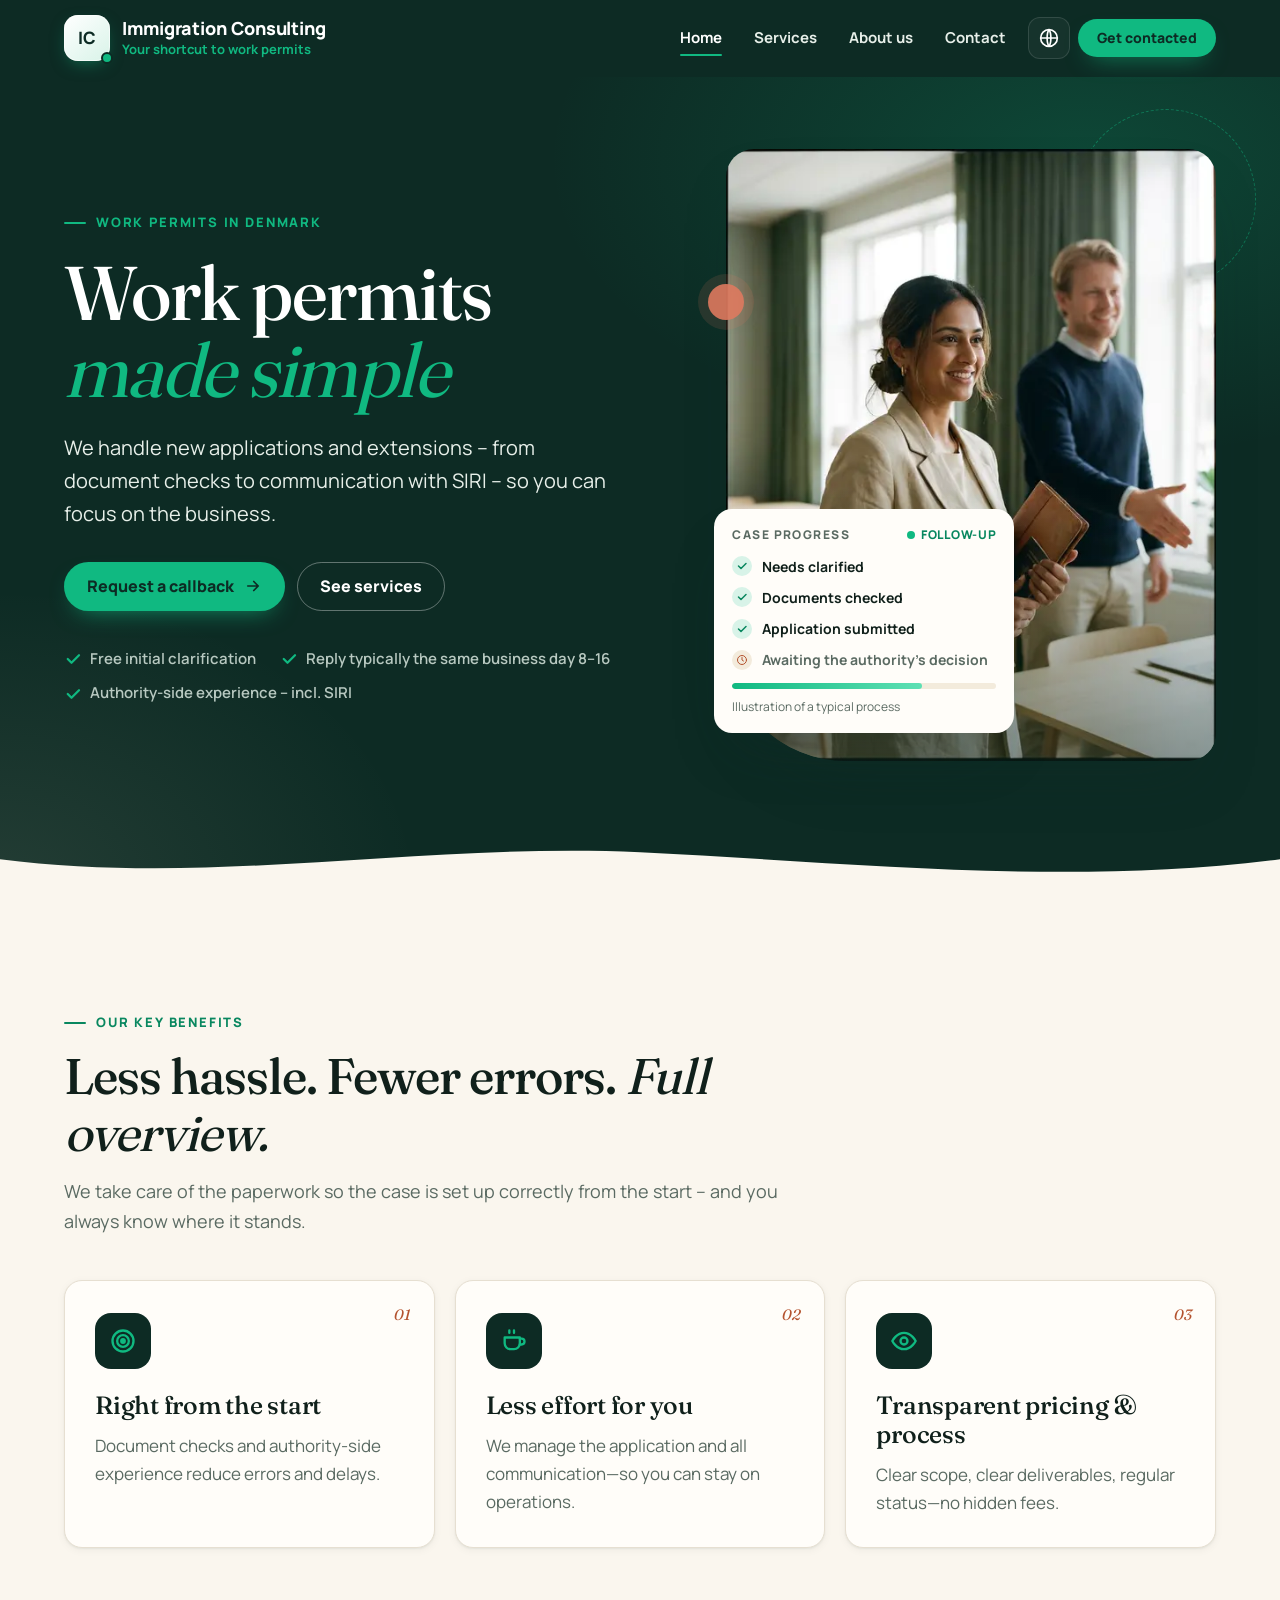
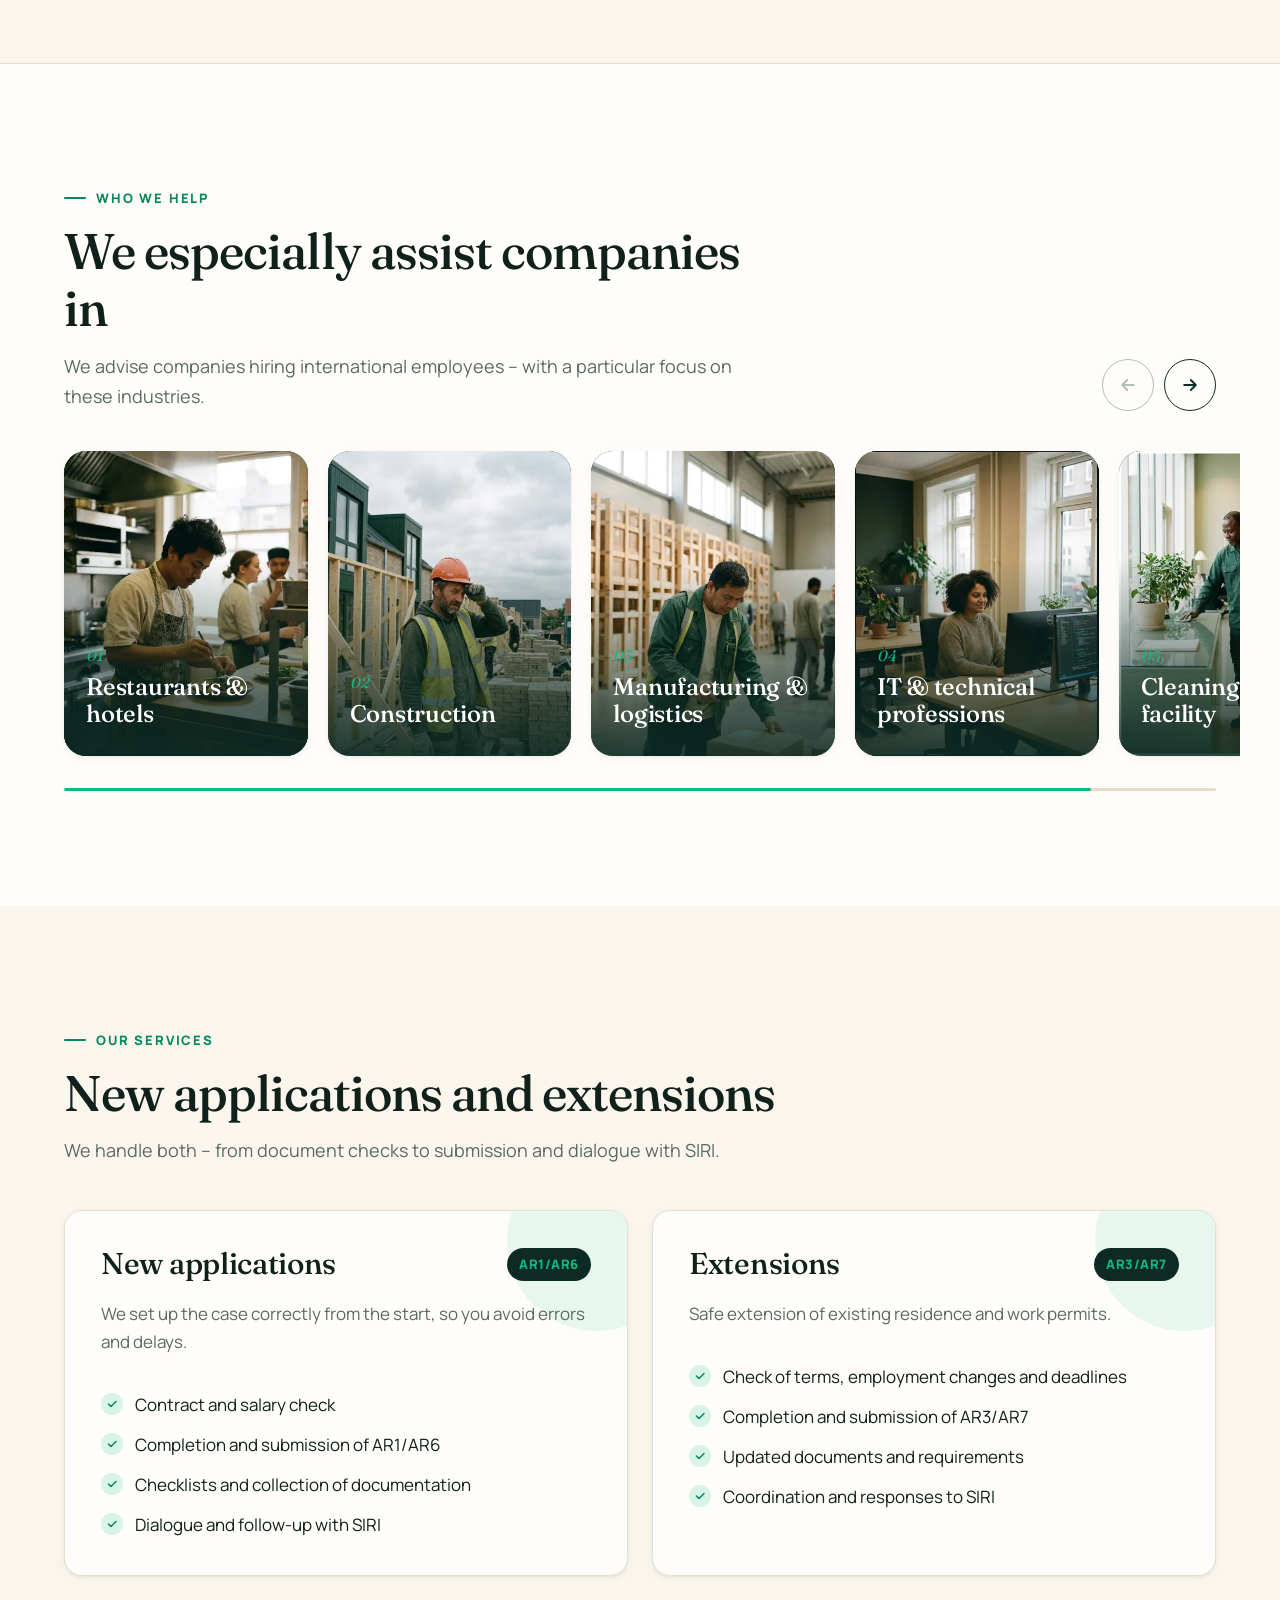
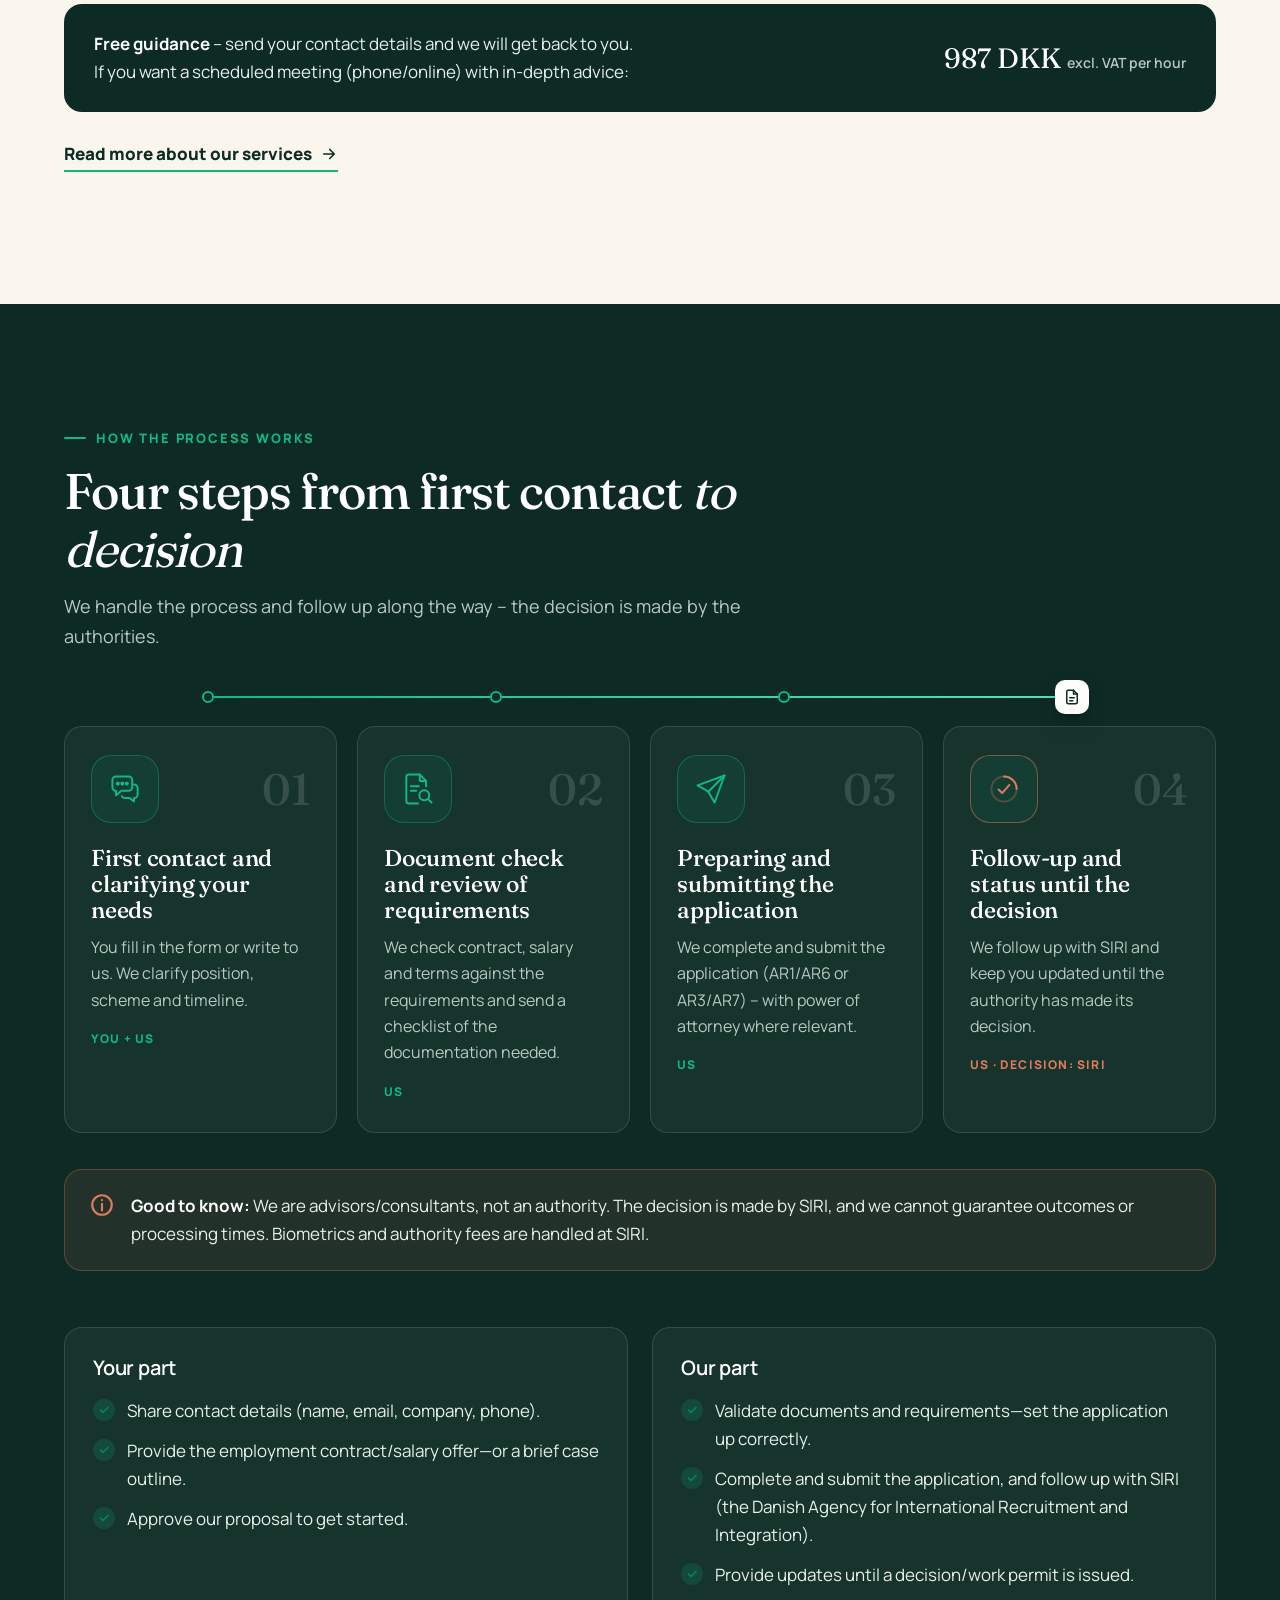
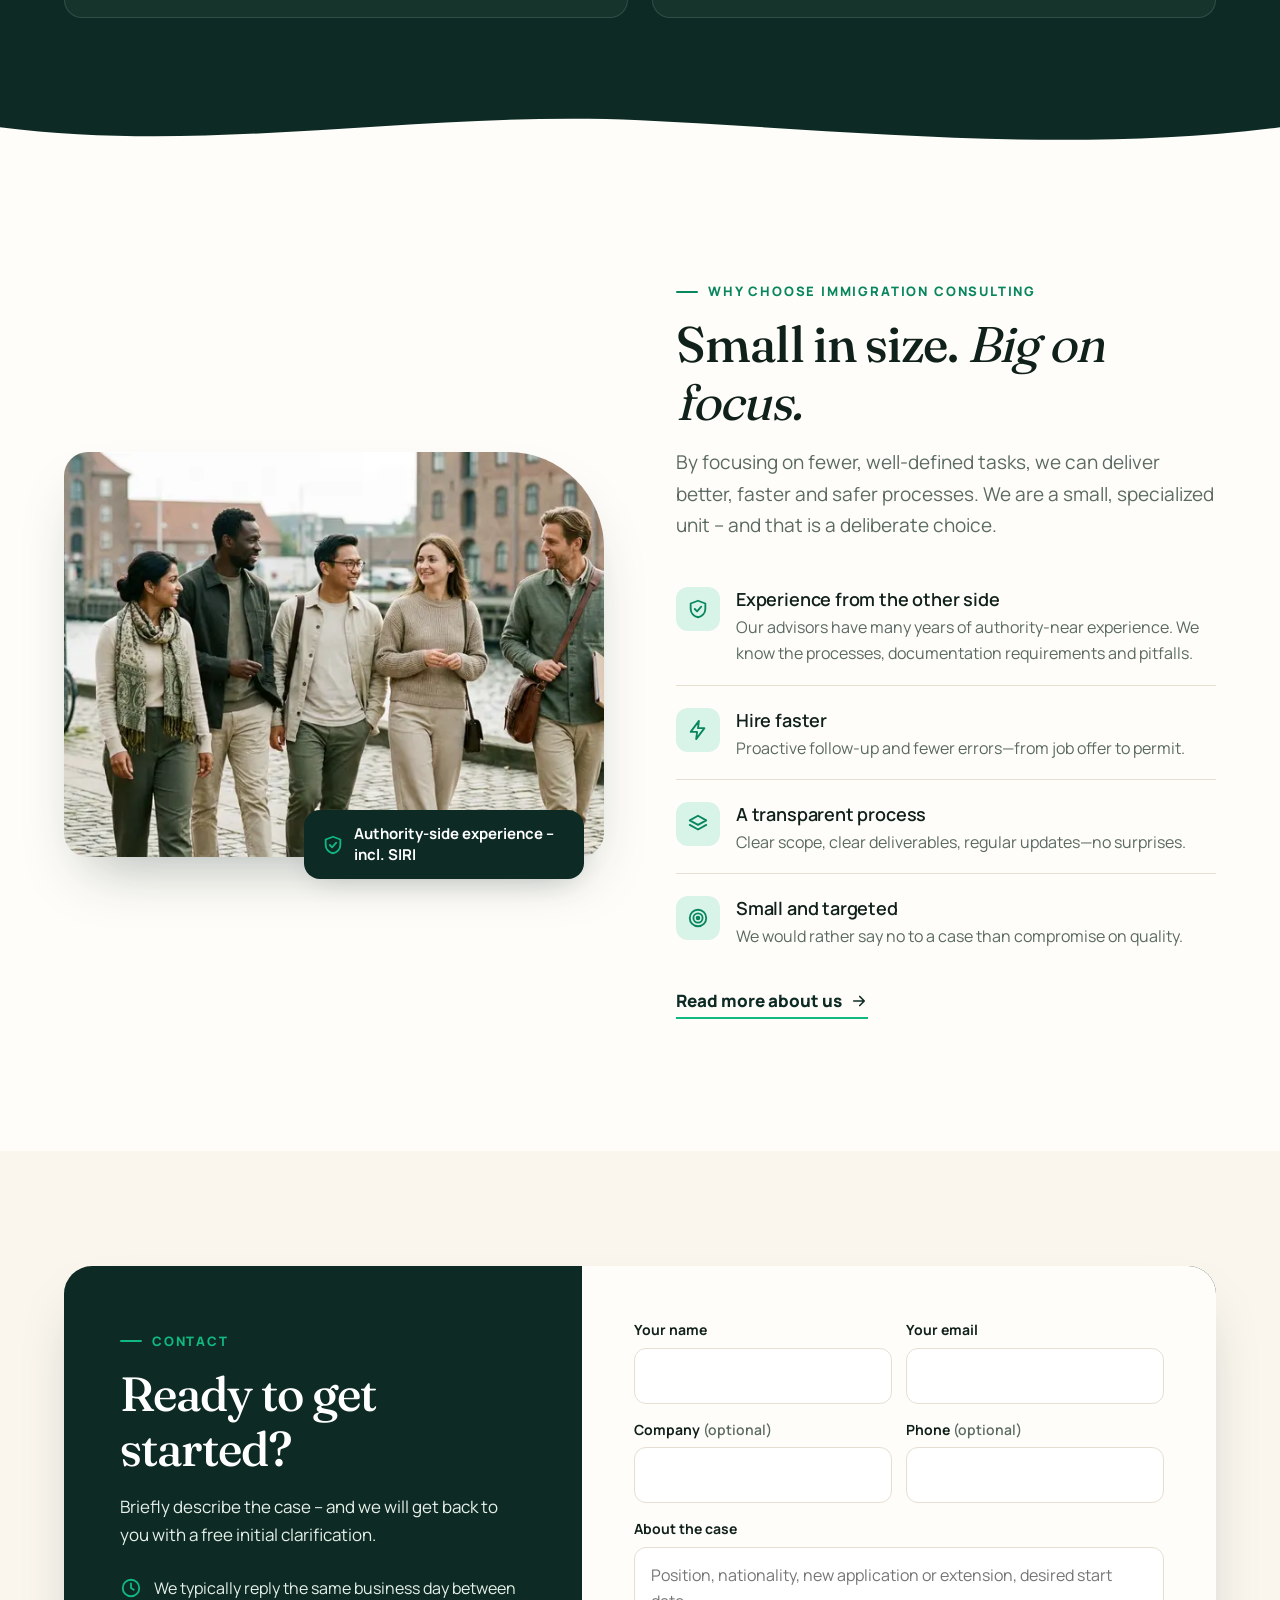
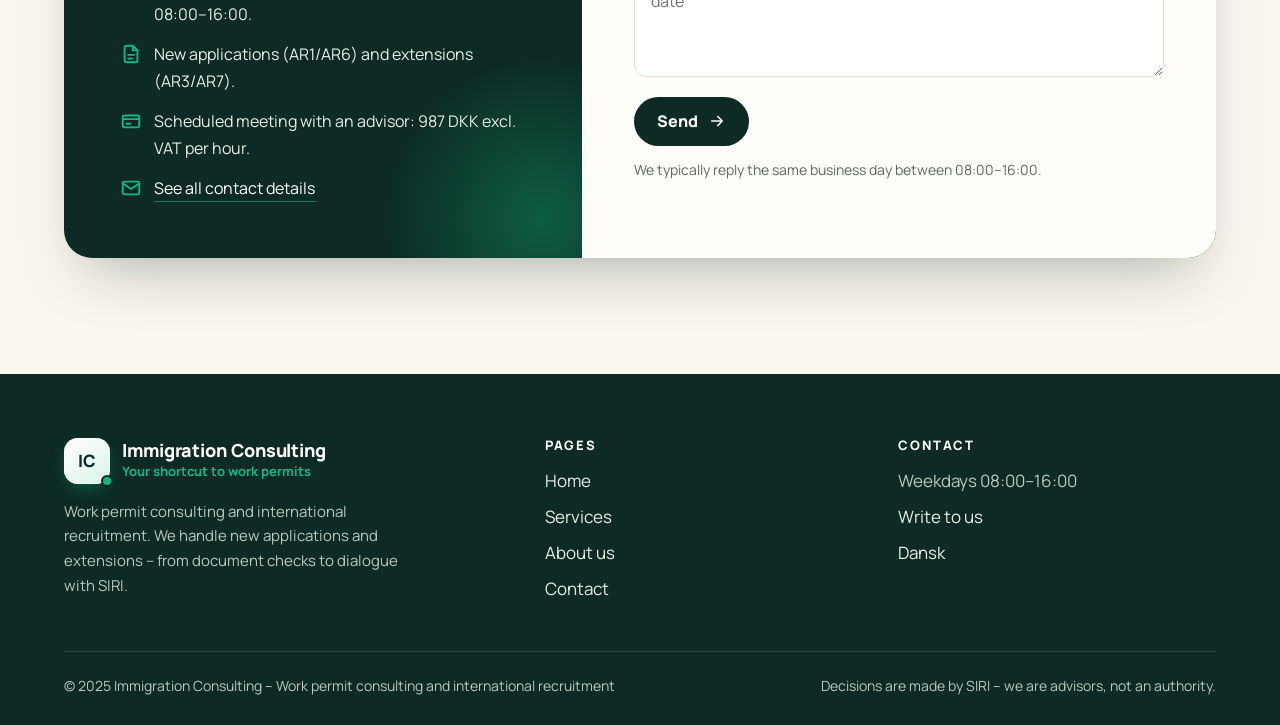
==== commit 14dd5a76: "Design and brand upgrade for immigration-consulting.dk (6ae843ab8928898bdba8bdbc)" ====
--- a/en/index.html
+++ b/en/index.html
@@ -1,325 +1,476 @@
 <!DOCTYPE html>
 <html lang="en">
-<head>
-<meta charset="UTF-8">
-<meta name="viewport" content="width=device-width, initial-scale=1">
-<title>Immigration Consulting – Your shortcut to work permits</title>
-<meta name="description" content="Work permits made simple. We handle new applications and extensions – from document checks to communication with SIRI. Complete the form and we’ll get back to you.">
-<link rel="canonical" href="https://immigration-consulting.dk/en/index.html">
-<link rel="alternate" href="https://immigration-consulting.dk/" hreflang="da">
-<link rel="alternate" href="https://immigration-consulting.dk/en/index.html" hreflang="en">
-<link rel="alternate" href="https://immigration-consulting.dk/" hreflang="x-default">
-
-<meta property="og:title" content="Immigration Consulting – Your shortcut to work permits">
-<meta property="og:description" content="Work permits made simple. We handle new applications and extensions – from document checks to communication with SIRI. Complete the form and we’ll get back to you.">
-<meta property="og:type" content="website">
-<meta property="og:url" content="https://immigration-consulting.dk/en/index.html">
-<meta property="og:site_name" content="Immigration Consulting">
-<meta property="og:locale" content="en_GB">
-<meta name="twitter:card" content="summary">
-
-<meta name="theme-color" content="#12233F">
-<link rel="icon" href="data:image/svg+xml,%3Csvg xmlns='http://www.w3.org/2000/svg' viewBox='0 0 100 100'%3E%3Crect width='100' height='100' rx='20' ry='20' fill='%2312233F'/%3E%3Ctext x='50' y='64' font-size='42' font-weight='700' text-anchor='middle' fill='white' font-family='Arial, Helvetica, sans-serif'%3EIC%3C/text%3E%3C/svg%3E">
+<head>
+<meta charset="UTF-8" />
+<meta name="viewport" content="width=device-width, initial-scale=1" />
+
+<title>Immigration Consulting – Your shortcut to work permits</title>
+<meta name="description" content="Work permits made simple. We handle new applications and extensions—from document checks to communication with SIRI. Complete the form and we’ll get back to you.">
+<meta name="author" content="Immigration Consulting" />
+
+<!-- Canonical + hreflang -->
+<link rel="canonical" href="https://immigration-consulting.dk/en/index.html" />
+<link rel="alternate" href="https://immigration-consulting.dk/index.html" hreflang="da" />
+<link rel="alternate" href="https://immigration-consulting.dk/en/index.html" hreflang="en" />
+<link rel="alternate" href="https://immigration-consulting.dk/" hreflang="x-default" />
+
+<!-- Open Graph -->
+<meta property="og:title" content="Immigration Consulting – Your shortcut to work permits" />
+<meta property="og:description" content="Work permits made simple. We handle new applications and extensions—from document checks to communication with SIRI." />
+<meta property="og:type" content="website" />
+<meta property="og:url" content="https://immigration-consulting.dk/en/index.html" />
+<meta property="og:image" content="https://immigration-consulting.dk/og-image.jpg" />
+<meta property="og:locale" content="en_GB" />
+
+<!-- Twitter Card -->
+<meta name="twitter:card" content="summary_large_image" />
+<meta name="twitter:title" content="Immigration Consulting – Your shortcut to work permits" />
+<meta name="twitter:description" content="Work permits made simple. We handle new applications and extensions—from document checks to communication with SIRI." />
+<meta name="twitter:image" content="https://immigration-consulting.dk/og-image.jpg" />
+
+<!-- Temporary favicon (can swap for your logo later) -->
+<link rel="icon" href="data:image/svg+xml,<svg xmlns=%22http://www.w3.org/2000/svg%22 viewBox=%220 0 100 100%22><rect width=%22100%22 height=%22100%22 rx=%2216%22 ry=%2216%22 fill=%22%231f3a8a%22/><text x=%2250%22 y=%2270%22 font-size=%2250%22 text-anchor=%22middle%22 fill=%22white%22 font-family=%22Arial,sans-serif%22>IC</text></svg>">
+
+<meta name="theme-color" content="#0d2b24">
+<link rel="icon" href="/favicon.svg" type="image/svg+xml">
+<link rel="preload" href="/assets/fonts/manrope-latin.woff2" as="font" type="font/woff2" crossorigin>
+<link rel="preload" href="/assets/fonts/fraunces-latin.woff2" as="font" type="font/woff2" crossorigin>
+<link rel="preload" as="image" href="/assets/img/hero-raadgivning-900.webp" imagesrcset="/assets/img/hero-raadgivning-560.webp 560w, /assets/img/hero-raadgivning-900.webp 900w" imagesizes="(min-width: 960px) 520px, 92vw" fetchpriority="high">
 <link rel="stylesheet" href="/assets/css/site.css">
-<script>document.documentElement.classList.add('js')</script>
-<script src="/assets/js/site.js" defer></script>
-<script type="application/ld+json">
-{
-  "@context": "https://schema.org",
-  "@type": "ProfessionalService",
-  "name": "Immigration Consulting",
-  "legalName": "S.A. Group ApS",
-  "vatID": "DK46842944",
-  "url": "https://immigration-consulting.dk/",
-  "email": "info@immigration-consulting.dk",
-  "telephone": "+45 71 34 18 35",
-  "openingHours": "Mo-Fr 08:00-16:00",
-  "areaServed": "DK",
-  "inLanguage": "en"
-}
-</script>
-<script type="application/ld+json">
-{
-  "@context": "https://schema.org",
-  "@type": "WebSite",
-  "name": "Immigration Consulting",
-  "url": "https://immigration-consulting.dk/",
-  "inLanguage": "en"
-}
-</script>
 </head>
 <body>
 
-<a class="skip-link" href="#main">Skip to content</a>
+<a class="skip-link" href="#indhold">Skip to content</a>
 
 <header class="site-header">
-  <div class="container site-header__inner">
-    <a class="brand" href="/en/index.html" aria-label="Immigration Consulting – Home">
-      <span class="brand__mark" aria-hidden="true">IC</span>
-      <span class="brand__text">
-        <span class="brand__name">Immigration Consulting</span>
-        <span class="brand__tagline">Your shortcut to work permits</span>
+  <div class="nav container">
+    <a class="brand" href="/en/index.html" aria-label="Immigration Consulting – home">
+      <span class="logo" aria-hidden="true">IC</span>
+      <span class="meta">
+        <span class="brand-name">Immigration Consulting</span>
+        <span class="tagline">Your shortcut to work permits</span>
       </span>
     </a>
 
-    <div class="header-actions">
-      <div class="lang-switch" role="group" aria-label="Choose language">
-        <a href="/" hreflang="da" lang="da"><span aria-hidden="true">DA</span><span class="sr-only">Dansk</span></a>
-        <span class="lang-switch__sep" aria-hidden="true"></span>
-        <a href="/en/index.html" hreflang="en" lang="en" aria-current="true"><span aria-hidden="true">EN</span><span class="sr-only">English</span></a>
-      </div>
-      <button class="nav-toggle" type="button" data-nav-toggle aria-controls="site-nav" aria-expanded="false"
-              aria-label="Open menu" data-label-open="Open menu" data-label-close="Close menu">
-        <svg class="icon-open" viewBox="0 0 24 24" fill="none" stroke="currentColor" stroke-width="1.75" stroke-linecap="round" stroke-linejoin="round" aria-hidden="true" focusable="false"><path d="M4 7h16M4 12h16M4 17h16"/></svg>
-        <svg class="icon-close" viewBox="0 0 24 24" fill="none" stroke="currentColor" stroke-width="1.75" stroke-linecap="round" stroke-linejoin="round" aria-hidden="true" focusable="false"><path d="M6 6l12 12M18 6L6 18"/></svg>
+    <div class="nav-right">
+      <nav class="desktop-links" aria-label="Main navigation">
+        <a href="/en/index.html" aria-current="page">Home</a>
+        <a href="/en/services.html">Services</a>
+        <a href="/en/about.html">About us</a>
+        <a href="/en/contact.html">Contact</a>
+      </nav>
+
+      <div class="lang" id="langSwitch">
+        <button class="lang-btn" type="button" aria-haspopup="true" aria-expanded="false" aria-label="Choose language">
+          <svg viewBox="0 0 24 24" fill="none" stroke="currentColor" stroke-width="2" aria-hidden="true"><circle cx="12" cy="12" r="10"/><path d="M2 12h20M12 2c3 4 3 16 0 20M12 2c-3 4-3 16 0 20"/></svg>
+        </button>
+        <div class="lang-menu" role="menu">
+          <a href="/" role="menuitem" hreflang="da" lang="da">Dansk</a>
+          <a href="/en/index.html" role="menuitem" hreflang="en" lang="en" aria-current="true">English</a>
+        </div>
+      </div>
+
+      <a class="btn btn-primary btn-sm nav-cta" href="#kontakt">Get contacted</a>
+
+      <button class="menu-burger" id="menuBurger" type="button" aria-label="Open menu" aria-controls="drawer" aria-expanded="false">
+        <svg viewBox="0 0 24 24" fill="none" stroke="currentColor" stroke-width="2" stroke-linecap="round" aria-hidden="true"><path d="M4 7h16M4 12h16M4 17h10"/></svg>
       </button>
     </div>
-
-    <nav class="site-nav" id="site-nav" aria-label="Main navigation">
-      <ul class="site-nav__list">
-        <li><a class="site-nav__link" href="/en/index.html" aria-current="page">Home</a></li>
-        <li><a class="site-nav__link" href="/en/services.html">Services</a></li>
-        <li><a class="site-nav__link" href="/en/about.html">About us</a></li>
-        <li class="site-nav__item--cta"><a class="btn btn--primary btn--sm" href="/en/contact.html">Contact</a></li>
-      </ul>
-    </nav>
   </div>
 </header>
 
-<main id="main" tabindex="-1">
-  <section class="hero" aria-labelledby="hero-title">
-    <div class="container hero__grid">
-      <div class="hero__content">
-        <span class="eyebrow">Work permit consulting</span>
-        <h1 id="hero-title">Work permits made simple</h1>
-        <p class="lead">We handle new applications and extensions – from document checks to communication with SIRI – so you can focus on the business.</p>
-        <div class="btn-row">
-          <a class="btn btn--primary" href="#kontakt">Request a callback</a>
-          <a class="btn btn--secondary" href="/en/services.html">See services</a>
-        </div>
-      </div>
-      <div class="hero-visual" aria-hidden="true">
-        <div class="hero-visual__back"></div>
-        <div class="hero-visual__card">
-          <div class="hero-visual__lines"><span></span><span></span><span></span></div>
-          <ul class="hero-visual__list">
-<li><strong>Hire faster</strong><p>Proactive follow-up and fewer errors – from job offer to permit.</p></li>
-<li><strong>A transparent process</strong><p>Clear scope, clear deliverables, regular updates – no surprises.</p></li>
+<!-- Mobil drawer -->
+<div class="backdrop" id="backdrop"></div>
+<aside class="mobile-drawer" id="drawer" aria-hidden="true" aria-label="Mobile menu">
+  <div class="drawer-head">
+    <span>Menu</span>
+    <button class="menu-burger" type="button" data-drawer-close aria-label="Close menu"><svg viewBox="0 0 24 24" fill="none" stroke="currentColor" stroke-width="2" stroke-linecap="round" aria-hidden="true"><path d="M6 6l12 12M18 6L6 18"/></svg></button>
+  </div>
+  <nav class="drawer-links">
+    <a href="/en/index.html" data-drawer-close aria-current="page">Home</a>
+    <a href="/en/services.html" data-drawer-close>Services</a>
+    <a href="/en/about.html" data-drawer-close>About us</a>
+    <a href="/en/contact.html" data-drawer-close>Contact</a>
+    <div class="drawer-lang">
+      <strong>Language</strong>
+      <a href="/" hreflang="da" lang="da" data-drawer-close>Dansk</a>
+      <a href="/en/index.html" hreflang="en" lang="en" data-drawer-close>English</a>
+    </div>
+  </nav>
+  <a class="btn btn-primary drawer-cta" href="#kontakt" data-drawer-close>Get contacted <svg viewBox="0 0 24 24" fill="none" stroke="currentColor" stroke-width="2.2" stroke-linecap="round" stroke-linejoin="round" aria-hidden="true"><path d="M5 12h14M13 6l6 6-6 6"/></svg></a>
+</aside>
+
+<main id="indhold">
+  <!-- HERO -->
+  <section class="hero">
+    <div class="container hero-grid">
+      <div class="hero-copy">
+        <span class="eyebrow light reveal">Work permits in Denmark</span>
+        <h1 class="reveal" data-delay="1">Work permits <em>made simple</em></h1>
+        <p class="hero-intro reveal" data-delay="2">We handle new applications and extensions – from document checks to communication with SIRI – so you can focus on the business.</p>
+        <div class="hero-actions reveal" data-delay="3">
+          <a class="btn btn-primary" href="#kontakt">Request a callback <svg viewBox="0 0 24 24" fill="none" stroke="currentColor" stroke-width="2.2" stroke-linecap="round" stroke-linejoin="round" aria-hidden="true"><path d="M5 12h14M13 6l6 6-6 6"/></svg></a>
+          <a class="btn btn-ghost" href="/en/services.html">See services</a>
+        </div>
+        <ul class="hero-facts reveal" data-delay="4">
+          <li><svg viewBox="0 0 24 24" fill="none" stroke="currentColor" stroke-width="3" stroke-linecap="round" stroke-linejoin="round" aria-hidden="true"><path d="M5 12l5 5L20 7"/></svg>Free initial clarification</li>
+          <li><svg viewBox="0 0 24 24" fill="none" stroke="currentColor" stroke-width="3" stroke-linecap="round" stroke-linejoin="round" aria-hidden="true"><path d="M5 12l5 5L20 7"/></svg>Reply typically the same business day 8–16</li>
+          <li><svg viewBox="0 0 24 24" fill="none" stroke="currentColor" stroke-width="3" stroke-linecap="round" stroke-linejoin="round" aria-hidden="true"><path d="M5 12l5 5L20 7"/></svg>Authority-side experience – incl. SIRI</li>
+        </ul>
+      </div>
+
+      <div class="hero-visual">
+        <div class="hero-ring" aria-hidden="true"></div>
+        <div class="hero-dot" aria-hidden="true"></div>
+        <div class="hero-frame">
+          <img src="/assets/img/hero-raadgivning-900.webp" srcset="/assets/img/hero-raadgivning-560.webp 560w, /assets/img/hero-raadgivning-900.webp 900w" sizes="(min-width: 960px) 520px, 92vw" alt="An international employee being welcomed by a Danish colleague in a bright office" width="900" height="1117" fetchpriority="high">
+        </div>
+        <div class="status-card" aria-hidden="true">
+          <div class="sc-title"><span>Case progress</span><span class="sc-live">Follow-up</span></div>
+          <ul class="sc-steps">
+            <li><span class="chk"><svg viewBox="0 0 24 24" fill="none" stroke="currentColor" stroke-width="3" stroke-linecap="round" stroke-linejoin="round" aria-hidden="true"><path d="M5 12l5 5L20 7"/></svg></span>Needs clarified</li>
+            <li><span class="chk"><svg viewBox="0 0 24 24" fill="none" stroke="currentColor" stroke-width="3" stroke-linecap="round" stroke-linejoin="round" aria-hidden="true"><path d="M5 12l5 5L20 7"/></svg></span>Documents checked</li>
+            <li><span class="chk"><svg viewBox="0 0 24 24" fill="none" stroke="currentColor" stroke-width="3" stroke-linecap="round" stroke-linejoin="round" aria-hidden="true"><path d="M5 12l5 5L20 7"/></svg></span>Application submitted</li>
+            <li class="pending"><span class="chk"><svg viewBox="0 0 24 24" fill="none" stroke="currentColor" stroke-width="2" stroke-linecap="round" aria-hidden="true"><circle cx="12" cy="12" r="9"/><path d="M12 7v5l3 2"/></svg></span>Awaiting the authority’s decision</li>
           </ul>
-        </div>
-      </div>
-    </div>
-  </section>
-
-  <section class="section section--surface" aria-labelledby="intro-title">
+          <div class="sc-bar"><span></span></div>
+          <p class="sc-note">Illustration of a typical process</p>
+        </div>
+      </div>
+    </div>
+    <svg class="curve abs" viewBox="0 0 1440 56" preserveAspectRatio="none" aria-hidden="true"><path d="M0 56V20C240 52 480 0 720 12s480 40 720 8v36z"/></svg>
+  </section>
+
+  <!-- 1. Fordele -->
+  <section class="section" id="why-us">
     <div class="container">
-      <div class="section-head">
-        <span class="eyebrow">Who we help</span>
-        <h2 id="intro-title">Companies hiring internationally</h2>
-        <p>Our advice is based on authority-near insight and practical experience with case handling at SIRI. This results in fewer errors, better documentation and a more predictable process for both the company and the employee.</p>
-      </div>
-      <h3 class="small muted">We especially assist</h3>
-      <ul class="chips mt-3">
-        <li class="chip">Restaurants & hotels</li><li class="chip">Construction</li><li class="chip">Manufacturing & logistics</li><li class="chip">IT & technical professions</li><li class="chip">Cleaning & facility</li>
-      </ul>
-    </div>
-  </section>
-
-  <section class="section" aria-labelledby="services-title">
-    <div class="container">
-      <div class="section-head">
-        <span class="eyebrow">Services</span>
-        <h2 id="services-title">New applications and extensions</h2>
-        <p>We handle both new applications and extensions – from document checks to submission and dialogue with SIRI.</p>
-      </div>
-      <div class="grid grid--2">
-        <a class="card card--link" href="/en/services.html#new-applications">
-          <div class="card__head"><span class="icon"><svg viewBox="0 0 24 24" fill="none" stroke="currentColor" stroke-width="1.75" stroke-linecap="round" stroke-linejoin="round" aria-hidden="true" focusable="false"><path d="M14 3H7a2 2 0 0 0-2 2v14a2 2 0 0 0 2 2h10a2 2 0 0 0 2-2V8z"/><path d="M14 3v5h5"/><path d="M12 11v6M9 14h6"/></svg></span><span class="badge">AR1/AR6</span></div>
-          <h3>New applications</h3>
-          <p>We set up the case correctly from the start, so you avoid errors and delays.</p>
-          <span class="text-link">Read about new applications <svg viewBox="0 0 24 24" fill="none" stroke="currentColor" stroke-width="1.75" stroke-linecap="round" stroke-linejoin="round" aria-hidden="true" focusable="false"><path d="M5 12h14M13 6l6 6-6 6"/></svg></span>
-        </a>
-        <a class="card card--link" href="/en/services.html#extensions">
-          <div class="card__head"><span class="icon icon--primary"><svg viewBox="0 0 24 24" fill="none" stroke="currentColor" stroke-width="1.75" stroke-linecap="round" stroke-linejoin="round" aria-hidden="true" focusable="false"><path d="M20 12a8 8 0 1 1-2.34-5.66"/><path d="M20 4v5h-5"/></svg></span><span class="badge">AR3/AR7</span></div>
-          <h3>Extensions</h3>
-          <p>Safe extension of existing residence and work permits.</p>
-          <span class="text-link">Read about extensions <svg viewBox="0 0 24 24" fill="none" stroke="currentColor" stroke-width="1.75" stroke-linecap="round" stroke-linejoin="round" aria-hidden="true" focusable="false"><path d="M5 12h14M13 6l6 6-6 6"/></svg></span>
-        </a>
-      </div>
-    </div>
-  </section>
-
-  <section class="section section--surface" id="why-us" aria-labelledby="why-title">
-    <div class="container">
-      <div class="section-head">
-        <h2 id="why-title">Why choose us</h2>
-      </div>
-      <div class="grid grid--3">
-        <div class="feature">
-          <span class="icon"><svg viewBox="0 0 24 24" fill="none" stroke="currentColor" stroke-width="1.75" stroke-linecap="round" stroke-linejoin="round" aria-hidden="true" focusable="false"><path d="M12 3l7 3v6c0 4.5-3 7.5-7 9-4-1.5-7-4.5-7-9V6z"/><path d="M9 12l2 2 4-4"/></svg></span>
+      <div class="section-head reveal">
+        <span class="eyebrow">Our key benefits</span>
+        <h2>Less hassle. Fewer errors. <span class="serif-accent">Full overview.</span></h2>
+        <p>We take care of the paperwork so the case is set up correctly from the start – and you always know where it stands.</p>
+      </div>
+      <div class="grid-3">
+        <article class="card card-hover benefit reveal" data-delay="1">
+          <span class="num">01</span>
+          <div class="benefit-icon"><svg viewBox="0 0 24 24" fill="none" stroke="currentColor" stroke-width="2" stroke-linecap="round" aria-hidden="true"><circle cx="12" cy="12" r="9"/><circle cx="12" cy="12" r="5"/><circle cx="12" cy="12" r="1.5" fill="currentColor"/></svg></div>
           <h3>Right from the start</h3>
           <p>Document checks and authority-side experience reduce errors and delays.</p>
-        </div>
-        <div class="feature">
-          <span class="icon"><svg viewBox="0 0 24 24" fill="none" stroke="currentColor" stroke-width="1.75" stroke-linecap="round" stroke-linejoin="round" aria-hidden="true" focusable="false"><circle cx="12" cy="12" r="9"/><path d="M12 7v5l3 2"/></svg></span>
+        </article>
+        <article class="card card-hover benefit reveal" data-delay="2">
+          <span class="num">02</span>
+          <div class="benefit-icon"><svg viewBox="0 0 24 24" fill="none" stroke="currentColor" stroke-width="2" stroke-linecap="round" stroke-linejoin="round" aria-hidden="true"><path d="M4 9h13v5a5 5 0 01-5 5H9a5 5 0 01-5-5V9z"/><path d="M17 10h1.5a2.5 2.5 0 010 5H17M8 3v2M12 3v2"/></svg></div>
           <h3>Less effort for you</h3>
-          <p>We manage the application and all communication – so you can stay on operations.</p>
-        </div>
-        <div class="feature">
-          <span class="icon"><svg viewBox="0 0 24 24" fill="none" stroke="currentColor" stroke-width="1.75" stroke-linecap="round" stroke-linejoin="round" aria-hidden="true" focusable="false"><path d="M2 12s3.5-7 10-7 10 7 10 7-3.5 7-10 7S2 12 2 12z"/><circle cx="12" cy="12" r="3"/></svg></span>
+          <p>We manage the application and all communication—so you can stay on operations.</p>
+        </article>
+        <article class="card card-hover benefit reveal" data-delay="3">
+          <span class="num">03</span>
+          <div class="benefit-icon"><svg viewBox="0 0 24 24" fill="none" stroke="currentColor" stroke-width="2" stroke-linecap="round" stroke-linejoin="round" aria-hidden="true"><path d="M2 12s3.6-7 10-7 10 7 10 7-3.6 7-10 7S2 12 2 12z"/><circle cx="12" cy="12" r="3"/></svg></div>
           <h3>Transparent pricing & process</h3>
-          <p>Clear scope, clear deliverables, regular status – no hidden fees.</p>
-        </div>
-      </div>
-    </div>
-  </section>
-
-  <section class="section" id="process" aria-labelledby="process-title">
+          <p>Clear scope, clear deliverables, regular status—no hidden fees.</p>
+        </article>
+      </div>
+    </div>
+  </section>
+
+  <!-- 2. Brancher -->
+  <section class="section bg-paper divider-top" id="industries">
+    <div class="container" data-slider>
+      <div class="slider-head">
+        <div class="section-head reveal">
+          <span class="eyebrow">Who we help</span>
+          <h2>We especially assist companies in</h2>
+          <p>We advise companies hiring international employees – with a particular focus on these industries.</p>
+        </div>
+        <div class="slider-nav">
+          <button class="slider-btn" type="button" data-prev aria-label="Previous industry"><svg viewBox="0 0 24 24" fill="none" stroke="currentColor" stroke-width="2.2" stroke-linecap="round" stroke-linejoin="round" aria-hidden="true"><path d="M19 12H5M11 6l-6 6 6 6"/></svg></button>
+          <button class="slider-btn" type="button" data-next aria-label="Next industry"><svg viewBox="0 0 24 24" fill="none" stroke="currentColor" stroke-width="2.2" stroke-linecap="round" stroke-linejoin="round" aria-hidden="true"><path d="M5 12h14M13 6l6 6-6 6"/></svg></button>
+        </div>
+      </div>
+      <ul class="slider" tabindex="0" aria-label="Industries we help">
+        <li class="industry reveal" data-delay="1">
+          <img src="/assets/img/branche-restaurant-640.webp" srcset="/assets/img/branche-restaurant-420.webp 420w, /assets/img/branche-restaurant-640.webp 640w" sizes="(min-width: 1100px) 260px, (min-width: 760px) 30vw, 78vw" alt="A chef plating a dish in a professional restaurant kitchen" width="640" height="794" loading="lazy" decoding="async">
+          <div class="industry-body">
+            <span class="industry-num">01</span>
+            <h3>Restaurants & hotels</h3>
+            <p>Kitchen, service and hotel staff – we handle the application so you can focus on your guests.</p>
+          </div>
+        </li>
+        <li class="industry reveal" data-delay="2">
+          <img src="/assets/img/branche-construction-640.webp" srcset="/assets/img/branche-construction-420.webp 420w, /assets/img/branche-construction-640.webp 640w" sizes="(min-width: 1100px) 260px, (min-width: 760px) 30vw, 78vw" alt="A construction worker in a hard hat and hi-vis vest on a Danish building site" width="640" height="794" loading="lazy" decoding="async">
+          <div class="industry-body">
+            <span class="industry-num">02</span>
+            <h3>Construction</h3>
+            <p>Skilled workers and specialists for the site – with contract and salary checked against the requirements.</p>
+          </div>
+        </li>
+        <li class="industry reveal" data-delay="3">
+          <img src="/assets/img/branche-production-640.webp" srcset="/assets/img/branche-production-420.webp 420w, /assets/img/branche-production-640.webp 640w" sizes="(min-width: 1100px) 260px, (min-width: 760px) 30vw, 78vw" alt="A warehouse worker scanning a parcel in a modern warehouse" width="640" height="794" loading="lazy" decoding="async">
+          <div class="industry-body">
+            <span class="industry-num">03</span>
+            <h3>Manufacturing & logistics</h3>
+            <p>Staff for production, warehousing and distribution – with documentation and deadlines under control.</p>
+          </div>
+        </li>
+        <li class="industry reveal" data-delay="4">
+          <img src="/assets/img/branche-it-640.webp" srcset="/assets/img/branche-it-420.webp 420w, /assets/img/branche-it-640.webp 640w" sizes="(min-width: 1100px) 260px, (min-width: 760px) 30vw, 78vw" alt="A software developer working at monitors in a bright Copenhagen office" width="640" height="794" loading="lazy" decoding="async">
+          <div class="industry-body">
+            <span class="industry-num">04</span>
+            <h3>IT & technical professions</h3>
+            <p>Developers, engineers and technicians – from first contact to submitted application.</p>
+          </div>
+        </li>
+        <li class="industry reveal" data-delay="4">
+          <img src="/assets/img/branche-cleaning-640.webp" srcset="/assets/img/branche-cleaning-420.webp 420w, /assets/img/branche-cleaning-640.webp 640w" sizes="(min-width: 1100px) 260px, (min-width: 760px) 30vw, 78vw" alt="A facility worker in a green uniform in a bright office lobby" width="640" height="794" loading="lazy" decoding="async">
+          <div class="industry-body">
+            <span class="industry-num">05</span>
+            <h3>Cleaning & facility</h3>
+            <p>Service and facility staff – with a safe and correct process for company and employee.</p>
+          </div>
+        </li>
+      </ul>
+      <div class="slider-progress" aria-hidden="true"><span></span></div>
+    </div>
+  </section>
+
+  <!-- 3. Ydelser -->
+  <section class="section" id="services">
     <div class="container">
-      <div class="section-head">
-        <h2 id="process-title">Process &amp; responsibilities</h2>
-        <p>We handle the application, follow-up and dialogue with the authorities. The decision is made by SIRI.</p>
-      </div>
-      <div class="responsibility">
-        <div class="card">
-          <div class="card__head"><span class="icon"><svg viewBox="0 0 24 24" fill="none" stroke="currentColor" stroke-width="1.75" stroke-linecap="round" stroke-linejoin="round" aria-hidden="true" focusable="false"><circle cx="9" cy="8" r="3.5"/><path d="M3 20a6 6 0 0 1 12 0"/><path d="M16 4.5a3.5 3.5 0 0 1 0 7M21 20a6 6 0 0 0-4-5.6"/></svg></span><h3>Your part</h3></div>
-          <ol class="steps">
-            <li><p>Share contact details (name, email, company, phone).</p></li>
-            <li><p>Provide the employment contract/salary offer – or a brief case outline.</p></li>
-            <li><p>Approve our proposal to get started.</p></li>
-          </ol>
-        </div>
-        <div class="card">
-          <div class="card__head"><span class="icon icon--primary"><svg viewBox="0 0 24 24" fill="none" stroke="currentColor" stroke-width="1.75" stroke-linecap="round" stroke-linejoin="round" aria-hidden="true" focusable="false"><rect x="5" y="4" width="14" height="17" rx="2"/><path d="M9 4V3h6v1M9 11h6M9 15h4"/></svg></span><h3>Our part</h3></div>
-          <ol class="steps">
-            <li><p>Validate documents and requirements – set the application up correctly.</p></li>
-            <li><p>Complete and submit the application, and follow up with SIRI (the Danish Agency for International Recruitment and Integration).</p></li>
-            <li><p>Provide updates until a decision/work permit is issued.</p></li>
-          </ol>
-        </div>
-      </div>
-    </div>
-  </section>
-
-  <section class="section section--surface" id="kontakt" aria-labelledby="contact-title">
-    <div class="container contact-layout contact-layout--intro">
-      <div>
-        <h2 id="contact-title">Request a callback</h2>
-        <p class="lead mt-4">We typically reply the same business day between 08:00–16:00.</p>
-        <ul class="contact-lines">
-          <li><a href="mailto:info@immigration-consulting.dk"><svg viewBox="0 0 24 24" fill="none" stroke="currentColor" stroke-width="1.75" stroke-linecap="round" stroke-linejoin="round" aria-hidden="true" focusable="false"><rect x="3" y="5" width="18" height="14" rx="2"/><path d="M3 7l9 6 9-6"/></svg>info@immigration-consulting.dk</a></li>
-          <li><a href="tel:+4571341835"><svg viewBox="0 0 24 24" fill="none" stroke="currentColor" stroke-width="1.75" stroke-linecap="round" stroke-linejoin="round" aria-hidden="true" focusable="false"><path d="M5 4h4l2 5-2.5 1.5a11 11 0 0 0 5 5L15 13l5 2v4a2 2 0 0 1-2 2A16 16 0 0 1 3 6a2 2 0 0 1 2-2"/></svg>71 34 18 35</a></li>
-          <li><span><svg viewBox="0 0 24 24" fill="none" stroke="currentColor" stroke-width="1.75" stroke-linecap="round" stroke-linejoin="round" aria-hidden="true" focusable="false"><circle cx="12" cy="12" r="9"/><path d="M12 7v5h4"/></svg>Weekdays 08:00–16:00</span></li>
+      <div class="section-head reveal">
+        <span class="eyebrow">Our services</span>
+        <h2>New applications and extensions</h2>
+        <p>We handle both – from document checks to submission and dialogue with SIRI.</p>
+      </div>
+      <div class="grid-2">
+        <article class="card card-hover service reveal" data-delay="1">
+          <div class="service-top"><h3>New applications</h3><span class="pill">AR1/AR6</span></div>
+          <p class="muted">We set up the case correctly from the start, so you avoid errors and delays.</p>
+          <ul class="list">
+            <li>Contract and salary check</li>
+            <li>Completion and submission of AR1/AR6</li>
+            <li>Checklists and collection of documentation</li>
+            <li>Dialogue and follow-up with SIRI</li>
+          </ul>
+        </article>
+        <article class="card card-hover service reveal" data-delay="2">
+          <div class="service-top"><h3>Extensions</h3><span class="pill">AR3/AR7</span></div>
+          <p class="muted">Safe extension of existing residence and work permits.</p>
+          <ul class="list">
+            <li>Check of terms, employment changes and deadlines</li>
+            <li>Completion and submission of AR3/AR7</li>
+            <li>Updated documents and requirements</li>
+            <li>Coordination and responses to SIRI</li>
+          </ul>
+        </article>
+      </div>
+      <div class="price-note reveal">
+        <p><strong>Free guidance</strong> – send your contact details and we will get back to you.<br>If you want a scheduled meeting (phone/online) with in-depth advice:</p>
+        <span class="price">987 DKK <small>excl. VAT per hour</small></span>
+      </div>
+      <p style="margin-top:28px" class="reveal"><a class="link-arrow" href="/en/services.html">Read more about our services <svg width="18" height="18" viewBox="0 0 24 24" fill="none" stroke="currentColor" stroke-width="2.2" stroke-linecap="round" stroke-linejoin="round" aria-hidden="true"><path d="M5 12h14M13 6l6 6-6 6"/></svg></a></p>
+    </div>
+  </section>
+
+  <!-- 4. Proces -->
+  <section class="section bg-forest on-dark process" id="process">
+    <div class="container">
+      <div class="section-head reveal">
+        <span class="eyebrow">How the process works</span>
+        <h2>Four steps from first contact <span class="serif-accent">to decision</span></h2>
+        <p>We handle the process and follow up along the way – the decision is made by the authorities.</p>
+      </div>
+      <div style="position:relative">
+        <div class="process-track" aria-hidden="true">
+          <span class="fill"></span>
+          <span class="node" style="left:0"></span><span class="node" style="left:33.33%"></span><span class="node" style="left:66.66%"></span><span class="node" style="left:100%"></span>
+          <span class="doc"><svg viewBox="0 0 24 24" fill="none" stroke="currentColor" stroke-width="2" stroke-linecap="round" stroke-linejoin="round" aria-hidden="true"><path d="M14 3H7a2 2 0 00-2 2v14a2 2 0 002 2h10a2 2 0 002-2V8l-5-5z"/><path d="M14 3v5h5M9 13h6M9 17h4"/></svg></span>
+        </div>
+        <ol class="steps">
+          <li class="step reveal" data-delay="1">
+            <div class="step-badge"><span class="step-icon"><svg viewBox="0 0 40 40" fill="none" stroke="currentColor" stroke-width="2.2" stroke-linecap="round" stroke-linejoin="round" aria-hidden="true"><path d="M6 10a4 4 0 014-4h14a4 4 0 014 4v8a4 4 0 01-4 4h-8l-6 5v-5h0a4 4 0 01-4-4z"/><path class="anim-float" d="M30 15h0a4 4 0 014 4v7a4 4 0 01-4 4v4l-5-4h-5a4 4 0 01-3.5-2"/><circle class="anim-pulse" cx="12" cy="14" r="1.2" fill="currentColor"/><circle class="anim-pulse" style="animation-delay:.3s" cx="17" cy="14" r="1.2" fill="currentColor"/><circle class="anim-pulse" style="animation-delay:.6s" cx="22" cy="14" r="1.2" fill="currentColor"/></svg></span><span class="step-no" aria-hidden="true">01</span></div>
+            <h3>First contact and clarifying your needs</h3>
+            <p>You fill in the form or write to us. We clarify position, scheme and timeline.</p>
+            <span class="who">You + us</span>
+          </li>
+          <li class="step reveal" data-delay="2">
+            <div class="step-badge"><span class="step-icon"><svg viewBox="0 0 40 40" fill="none" stroke="currentColor" stroke-width="2.2" stroke-linecap="round" stroke-linejoin="round" aria-hidden="true"><path d="M22 4H10a3 3 0 00-3 3v26a3 3 0 003 3h10"/><path d="M22 4l7 7v6M22 4v7h7"/><path d="M12 17h9M12 22h6"/><g class="anim-float"><circle cx="27" cy="27" r="5.5"/><path d="M31 31l4 4"/></g></svg></span><span class="step-no" aria-hidden="true">02</span></div>
+            <h3>Document check and review of requirements</h3>
+            <p>We check contract, salary and terms against the requirements and send a checklist of the documentation needed.</p>
+            <span class="who">Us</span>
+          </li>
+          <li class="step reveal" data-delay="3">
+            <div class="step-badge"><span class="step-icon"><svg viewBox="0 0 40 40" fill="none" stroke="currentColor" stroke-width="2.2" stroke-linecap="round" stroke-linejoin="round" aria-hidden="true"><g class="anim-float"><path d="M35 5L17 23"/><path d="M35 5L24 35l-7-12-12-7 30-11z"/></g><path class="anim-draw" d="M4 34c4 0 6-3 9-3"/></svg></span><span class="step-no" aria-hidden="true">03</span></div>
+            <h3>Preparing and submitting the application</h3>
+            <p>We complete and submit the application (AR1/AR6 or AR3/AR7) – with power of attorney where relevant.</p>
+            <span class="who">Us</span>
+          </li>
+          <li class="step reveal authority" data-delay="4">
+            <div class="step-badge"><span class="step-icon"><svg viewBox="0 0 40 40" fill="none" stroke="currentColor" stroke-width="2.2" stroke-linecap="round" stroke-linejoin="round" aria-hidden="true"><circle cx="20" cy="20" r="14" opacity=".3"/><path class="anim-spin" d="M20 6a14 14 0 0114 14"/><path d="M14 20.5l4 4 8-9"/></svg></span><span class="step-no" aria-hidden="true">04</span></div>
+            <h3>Follow-up and status until the decision</h3>
+            <p>We follow up with SIRI and keep you updated until the authority has made its decision.</p>
+            <span class="who">Us · decision: SIRI</span>
+          </li>
+        </ol>
+      </div>
+      <div class="authority-note reveal"><svg viewBox="0 0 24 24" fill="none" stroke="currentColor" stroke-width="2" stroke-linecap="round" aria-hidden="true"><circle cx="12" cy="12" r="9"/><path d="M12 11v6M12 7.5h.01"/></svg><p><strong>Good to know:</strong> We are advisors/consultants, not an authority. The decision is made by SIRI, and we cannot guarantee outcomes or processing times. Biometrics and authority fees are handled at SIRI.</p></div>
+
+      <div class="roles">
+        <h3 class="sr-only">Process & responsibilities</h3>
+        <div class="grid-2">
+          <div class="role reveal" data-delay="1">
+            <h3>Your part</h3>
+            <ul class="list">
+              <li>Share contact details (name, email, company, phone).</li>
+              <li>Provide the employment contract/salary offer—or a brief case outline.</li>
+              <li>Approve our proposal to get started.</li>
+            </ul>
+          </div>
+          <div class="role reveal" data-delay="2">
+            <h3>Our part</h3>
+            <ul class="list">
+              <li>Validate documents and requirements—set the application up correctly.</li>
+              <li>Complete and submit the application, and follow up with SIRI (the Danish Agency for International Recruitment and Integration).</li>
+              <li>Provide updates until a decision/work permit is issued.</li>
+            </ul>
+          </div>
+        </div>
+      </div>
+    </div>
+    <svg class="curve abs to-paper" viewBox="0 0 1440 56" preserveAspectRatio="none" aria-hidden="true"><path d="M0 56V20C240 52 480 0 720 12s480 40 720 8v36z"/></svg>
+  </section>
+
+  <!-- 5. Hvorfor vælge os -->
+  <section class="section bg-paper">
+    <div class="container why-grid">
+      <div class="why-media reveal">
+        <div class="shape" aria-hidden="true"></div>
+        <div class="img-main">
+          <img src="/assets/img/team-havnefront-1376.webp" srcset="/assets/img/team-havnefront-800.webp 800w, /assets/img/team-havnefront-1376.webp 1376w" sizes="(min-width: 960px) 560px, 92vw" alt="International employees and a Danish colleague walking along the Copenhagen harbour front" width="1376" height="768" loading="lazy" decoding="async">
+        </div>
+        <div class="tag"><svg viewBox="0 0 24 24" fill="none" stroke="currentColor" stroke-width="2" stroke-linecap="round" stroke-linejoin="round" aria-hidden="true"><path d="M12 3l8 3v6c0 4.5-3.4 8.3-8 9-4.6-.7-8-4.5-8-9V6l8-3z"/><path d="M8.5 12l2.5 2.5 4.5-5"/></svg><span>Authority-side experience – incl. SIRI</span></div>
+      </div>
+      <div class="reveal" data-delay="1">
+        <span class="eyebrow">Why choose Immigration Consulting</span>
+        <h2 style="font-size:clamp(32px,4.2vw,50px);margin:14px 0 16px">Small in size. <span class="serif-accent">Big on focus.</span></h2>
+        <p class="lead">By focusing on fewer, well-defined tasks, we can deliver better, faster and safer processes. We are a small, specialized unit – and that is a deliberate choice.</p>
+        <ul class="reasons">
+          <li><span class="ri"><svg viewBox="0 0 24 24" fill="none" stroke="currentColor" stroke-width="2" stroke-linecap="round" stroke-linejoin="round" aria-hidden="true"><path d="M12 3l8 3v6c0 4.5-3.4 8.3-8 9-4.6-.7-8-4.5-8-9V6l8-3z"/><path d="M8.5 12l2.5 2.5 4.5-5"/></svg></span><div><h3>Experience from the other side</h3><p>Our advisors have many years of authority-near experience. We know the processes, documentation requirements and pitfalls.</p></div></li>
+          <li><span class="ri"><svg viewBox="0 0 24 24" fill="none" stroke="currentColor" stroke-width="2" stroke-linecap="round" stroke-linejoin="round" aria-hidden="true"><path d="M13 2L4 14h7l-1 8 9-12h-7l1-8z"/></svg></span><div><h3>Hire faster</h3><p>Proactive follow-up and fewer errors—from job offer to permit.</p></div></li>
+          <li><span class="ri"><svg viewBox="0 0 24 24" fill="none" stroke="currentColor" stroke-width="2" stroke-linecap="round" stroke-linejoin="round" aria-hidden="true"><path d="M12 3l9 5-9 5-9-5 9-5z"/><path d="M3 13l9 5 9-5"/></svg></span><div><h3>A transparent process</h3><p>Clear scope, clear deliverables, regular updates—no surprises.</p></div></li>
+          <li><span class="ri"><svg viewBox="0 0 24 24" fill="none" stroke="currentColor" stroke-width="2" stroke-linecap="round" aria-hidden="true"><circle cx="12" cy="12" r="9"/><circle cx="12" cy="12" r="5"/><circle cx="12" cy="12" r="1.5" fill="currentColor"/></svg></span><div><h3>Small and targeted</h3><p>We would rather say no to a case than compromise on quality.</p></div></li>
         </ul>
-        <div class="mt-5"><p class="price-note"><svg viewBox="0 0 24 24" fill="none" stroke="currentColor" stroke-width="1.75" stroke-linecap="round" stroke-linejoin="round" aria-hidden="true" focusable="false"><circle cx="12" cy="12" r="9"/><path d="M12 11v5M12 8h.01"/></svg><span>Scheduled meeting with an advisor: 987 DKK excl. VAT per hour.</span></p></div>
-      </div>
-      <div class="form-card">
-        <form name="contact-request-home-en"
-        method="POST"
-        data-netlify="true"
-        data-inline-success="true"
-        netlify-honeypot="bot-field"
-        class="form">
+        <p style="margin-top:20px"><a class="link-arrow" href="/en/about.html">Read more about us <svg width="18" height="18" viewBox="0 0 24 24" fill="none" stroke="currentColor" stroke-width="2.2" stroke-linecap="round" stroke-linejoin="round" aria-hidden="true"><path d="M5 12h14M13 6l6 6-6 6"/></svg></a></p>
+      </div>
+    </div>
+  </section>
+
+  <!-- 6. Kontakt -->
+  <section class="section" id="kontakt">
+    <div class="container">
+      <div class="contact-panel reveal" id="start">
+        <div class="contact-intro">
+          <span class="eyebrow light">Contact</span>
+          <h2>Ready to get started?</h2>
+          <p>Briefly describe the case – and we will get back to you with a free initial clarification.</p>
+          <ul class="contact-points">
+            <li><svg viewBox="0 0 24 24" fill="none" stroke="currentColor" stroke-width="2" stroke-linecap="round" aria-hidden="true"><circle cx="12" cy="12" r="9"/><path d="M12 7v5l3 2"/></svg><span>We typically reply the same business day between 08:00–16:00.</span></li>
+            <li><svg viewBox="0 0 24 24" fill="none" stroke="currentColor" stroke-width="2" stroke-linecap="round" stroke-linejoin="round" aria-hidden="true"><path d="M14 3H7a2 2 0 00-2 2v14a2 2 0 002 2h10a2 2 0 002-2V8l-5-5z"/><path d="M14 3v5h5M9 13h6M9 17h4"/></svg><span>New applications (AR1/AR6) and extensions (AR3/AR7).</span></li>
+            <li><svg viewBox="0 0 24 24" fill="none" stroke="currentColor" stroke-width="2" stroke-linecap="round" stroke-linejoin="round" aria-hidden="true"><rect x="3" y="6" width="18" height="13" rx="2"/><path d="M3 10h18M7 15h4"/></svg><span>Scheduled meeting with an advisor: 987 DKK excl. VAT per hour.</span></li>
+            <li><svg viewBox="0 0 24 24" fill="none" stroke="currentColor" stroke-width="2" stroke-linecap="round" stroke-linejoin="round" aria-hidden="true"><rect x="3" y="5" width="18" height="14" rx="2"/><path d="M3 7l9 6 9-6"/></svg><a href="/en/contact.html">See all contact details</a></li>
+          </ul>
+        </div>
+        <div class="contact-form">
+      <form name="contact-request-home-en" method="POST" data-netlify="true" data-inline-success="true" netlify-honeypot="bot-field" class="form">
         <input type="hidden" name="form-name" value="contact-request-home-en" />
-        <p class="honeypot" hidden><label>Don’t fill this out: <input name="bot-field" tabindex="-1" autocomplete="off" /></label></p>
-
-        <div class="form__row">
+        <p class="hp"><label>Don’t fill this out: <input name="bot-field" tabindex="-1" autocomplete="off" /></label></p>
+
+        <div class="row">
           <div class="field">
-            <label for="home-name">Your name <span class="field__req">(required)</span></label>
-            <input class="input" id="home-name" type="text" name="name" autocomplete="name" maxlength="120" required />
+            <label for="home-name">Your name</label>
+            <input id="home-name" type="text" name="name" autocomplete="name" required />
           </div>
           <div class="field">
-            <label for="home-email">Your e-mail <span class="field__req">(required)</span></label>
-            <input class="input" id="home-email" type="email" name="email" autocomplete="email" maxlength="120" required />
-          </div>
-        </div>
-        <div class="form__row">
+            <label for="home-email">Your email</label>
+            <input id="home-email" type="email" name="email" autocomplete="email" required />
+          </div>
+        </div>
+        <div class="row">
           <div class="field">
-            <label for="home-company">Company</label>
-            <input class="input" id="home-company" type="text" name="company" autocomplete="organization" maxlength="120" />
+            <label for="home-company">Company <span class="opt">(optional)</span></label>
+            <input id="home-company" type="text" name="company" autocomplete="organization" />
           </div>
           <div class="field">
-            <label for="home-phone">Phone</label>
-            <input class="input" id="home-phone" type="tel" name="phone" autocomplete="tel" maxlength="30" />
+            <label for="home-phone">Phone <span class="opt">(optional)</span></label>
+            <input id="home-phone" type="tel" name="phone" autocomplete="tel" />
           </div>
         </div>
         <div class="field">
           <label for="home-message">About the case</label>
-          <p class="field__hint" id="home-message-hint">Position, nationality, new application or extension, desired start date.</p>
-          <textarea class="input" id="home-message" name="message" rows="5" maxlength="3000" aria-describedby="home-message-hint"></textarea>
-        </div>
-
-        <p class="form__legend">Please do not send passports, CPR numbers or other sensitive documents through the form – we will agree on a secure channel if they are needed. Read how we handle your information in our <a href="/en/privacy.html">privacy policy</a>.</p>
-
-        <div class="form__actions">
-          <button class="btn btn--primary" type="submit">Send</button>
-        </div>
-
-        <div class="form-status form-success" hidden role="status" tabindex="-1">
-          <svg viewBox="0 0 24 24" fill="none" stroke="currentColor" stroke-width="1.75" stroke-linecap="round" stroke-linejoin="round" aria-hidden="true" focusable="false"><circle cx="12" cy="12" r="9"/><path d="M8 12l3 3 5-6"/></svg>
-          <div>
-            <h3>Thank you for your message!</h3>
-            <p>Your inquiry has been sent. We will get back to you as soon as possible – typically the same business day 8–16.</p>
-          </div>
-        </div>
-        <div class="form-status form-error" hidden role="alert" tabindex="-1">
-          <svg viewBox="0 0 24 24" fill="none" stroke="currentColor" stroke-width="1.75" stroke-linecap="round" stroke-linejoin="round" aria-hidden="true" focusable="false"><circle cx="12" cy="12" r="9"/><path d="M12 7v6M12 16.5h.01"/></svg>
-          <p data-error-text></p>
+          <textarea id="home-message" name="message" placeholder="Position, nationality, new application or extension, desired start date"></textarea>
+        </div>
+
+        <div class="form-actions">
+          <button class="btn btn-dark" type="submit">Send <svg viewBox="0 0 24 24" fill="none" stroke="currentColor" stroke-width="2.2" stroke-linecap="round" stroke-linejoin="round" aria-hidden="true"><path d="M5 12h14M13 6l6 6-6 6"/></svg></button>
+          <p class="muted">We typically reply the same business day between 08:00–16:00.</p>
+        </div>
+
+        <div class="form-success" hidden role="status" aria-live="polite">
+          <h4>Thank you for your message!</h4>
+          <p>Your inquiry has been sent – we will get back to you as soon as possible.</p>
         </div>
       </form>
-      </div>
-    </div>
-  </section>
+        </div>
+      </div>
+    </div>
+  </section>
+
+  <!-- Skjult template form (hjælper Netlify med at autodetektere formen) -->
+  <form name="contact-request-home-en" data-netlify="true" netlify-honeypot="bot-field" hidden>
+    <input type="text" name="name" />
+    <input type="text" name="email" />
+    <input type="text" name="company" />
+    <input type="text" name="phone" />
+    <textarea name="message"></textarea>
+  </form>
 </main>
 
 <footer class="site-footer">
   <div class="container">
     <div class="footer-grid">
-      <div>
-        <a class="brand" href="/en/index.html" aria-label="Immigration Consulting – Home">
-      <span class="brand__mark" aria-hidden="true">IC</span>
-      <span class="brand__text">
-        <span class="brand__name">Immigration Consulting</span>
-        <span class="brand__tagline">Your shortcut to work permits</span>
+      <div class="footer-brand">
+        <a class="brand" href="/en/index.html" aria-label="Immigration Consulting – home">
+      <span class="logo" aria-hidden="true">IC</span>
+      <span class="meta">
+        <span class="brand-name">Immigration Consulting</span>
+        <span class="tagline">Your shortcut to work permits</span>
       </span>
     </a>
-        <p class="footer-desc">Work permit consulting and international recruitment</p>
-      </div>
-      <nav aria-label="Footer pages">
-        <h2 class="footer-title">Pages</h2>
-        <ul class="footer-list">
-          <li><a href="/en/index.html" aria-current="page">Home</a></li>
+        <p>Work permit consulting and international recruitment. We handle new applications and extensions – from document checks to dialogue with SIRI.</p>
+      </div>
+      <nav aria-label="Pages">
+        <h2>Pages</h2>
+        <ul>
+          <li><a href="/en/index.html">Home</a></li>
           <li><a href="/en/services.html">Services</a></li>
           <li><a href="/en/about.html">About us</a></li>
           <li><a href="/en/contact.html">Contact</a></li>
         </ul>
       </nav>
       <div>
-        <h2 class="footer-title">Contact</h2>
-        <ul class="footer-list">
-          <li><a href="mailto:info@immigration-consulting.dk">info@immigration-consulting.dk</a></li>
-          <li><a href="tel:+4571341835">71 34 18 35</a></li>
-          <li><span>Weekdays 08:00–16:00</span></li>
+        <h2>Contact</h2>
+        <ul>
+          <li>Weekdays 08:00–16:00</li>
+          <li><a href="/en/contact.html#write-to-us">Write to us</a></li>
+          <li><a href="/" hreflang="da">Dansk</a></li>
         </ul>
       </div>
-      <div>
-        <h2 class="footer-title">Language</h2>
-        <div class="lang-switch" role="group" aria-label="Choose language">
-        <a href="/" hreflang="da" lang="da"><span aria-hidden="true">DA</span><span class="sr-only">Dansk</span></a>
-        <span class="lang-switch__sep" aria-hidden="true"></span>
-        <a href="/en/index.html" hreflang="en" lang="en" aria-current="true"><span aria-hidden="true">EN</span><span class="sr-only">English</span></a>
-      </div>
-      </div>
-    </div>
-
+    </div>
     <div class="footer-bottom">
-      <p>© <span data-year>2026</span> S.A. Group ApS · CVR 46842944</p>
-      <ul class="footer-legal">
-        <li><a href="/en/privacy.html">Privacy policy</a></li>
-      </ul>
+      <span>© 2025 Immigration Consulting – Work permit consulting and international recruitment</span>
+      <span>Decisions are made by SIRI – we are advisors, not an authority.</span>
     </div>
   </div>
 </footer>
 
+<script src="/assets/js/site.js" defer></script>
 </body>
 </html>
--- a/assets/css/site.css
+++ b/assets/css/site.css
@@ -1,907 +1,452 @@
-/* ==========================================================================
-   Immigration Consulting – fælles stylesheet
-   Alle sider (DA + EN) bruger denne fil. Værdier styres via tokens nedenfor.
-   ========================================================================== */
-
-/* ---------- Design tokens ---------- */
-:root {
-  /* Farver */
-  --color-primary: #12233f;
-  --color-primary-hover: #1d3459;
-  --color-accent: #267a78;
-  --color-accent-strong: #1d6260;
-  --color-accent-soft: #e5efee;
-  /* Brandets grønne/turkise tagline – bevidst en del af identiteten */
-  --color-tagline: var(--color-accent);
-  --color-tagline-on-dark: #8fd0cc;
-  --color-bg: #f7f8f5;
-  --color-surface: #ffffff;
-  --color-text: #151c27;
-  --color-text-muted: #525d6c;
-  --color-border: #e0e3dd;
-  --color-border-strong: #858e9b;
-  --color-error: #b42318;
-  --color-error-soft: #fdf1f0;
-  --color-focus: #267a78;
-  --color-on-primary: #ffffff;
-  --color-on-primary-muted: #c3cbd8;
-
-  /* Typografi */
-  --font-sans: Inter, system-ui, -apple-system, "Segoe UI", Roboto, "Helvetica Neue", Arial, sans-serif;
-  --font-mono: ui-monospace, SFMono-Regular, Menlo, Consolas, monospace;
-  --text-xs: 0.8125rem;
-  --text-sm: 0.9375rem;
-  --text-base: 1.0625rem;
-  --text-lg: clamp(1.125rem, 1.05rem + 0.35vw, 1.25rem);
-  --text-h3: clamp(1.125rem, 1.08rem + 0.25vw, 1.25rem);
-  --text-h2: clamp(1.5rem, 1.25rem + 1.1vw, 2.125rem);
-  --text-h1: clamp(2rem, 1.45rem + 2.4vw, 3.125rem);
-  --leading-tight: 1.2;
-  --leading-normal: 1.6;
-  --weight-medium: 500;
-  --weight-semibold: 600;
-  --weight-bold: 700;
-  --measure: 65ch;
-
-  /* Afstande */
-  --space-1: 0.25rem;
-  --space-2: 0.5rem;
-  --space-3: 0.75rem;
-  --space-4: 1rem;
-  --space-5: 1.5rem;
-  --space-6: 2rem;
-  --space-7: 3rem;
-  --space-8: 4rem;
-  --section-space: clamp(3.5rem, 2.5rem + 4vw, 6rem);
-
-  /* Former */
-  --radius-sm: 6px;
-  --radius: 10px;
-  --radius-lg: 14px;
-  --radius-pill: 999px;
-  --shadow-sm: 0 1px 2px rgba(18, 35, 63, 0.05);
-  --shadow: 0 1px 3px rgba(18, 35, 63, 0.06), 0 4px 12px rgba(18, 35, 63, 0.04);
-
-  /* Layout */
-  --container: 72rem;
-  --container-narrow: 46rem;
-  --gutter: clamp(1rem, 0.6rem + 2vw, 2rem);
-  --header-height: 4.5rem;
-  --tap: 2.75rem;
-
-  /* Bevægelse */
-  --duration: 160ms;
-  --ease: cubic-bezier(0.2, 0, 0, 1);
-}
-
-/* ---------- Grundlag ---------- */
-*,
-*::before,
-*::after { box-sizing: border-box; }
-
-html {
-  -webkit-text-size-adjust: 100%;
-  scroll-padding-top: calc(var(--header-height) + var(--space-4));
-}
-
-body {
-  margin: 0;
-  font-family: var(--font-sans);
-  font-size: var(--text-base);
-  line-height: var(--leading-normal);
-  color: var(--color-text);
-  background: var(--color-bg);
-  -webkit-font-smoothing: antialiased;
-  text-rendering: optimizeLegibility;
-}
-
-img, svg { display: block; max-width: 100%; }
-
-h1, h2, h3, h4 {
-  margin: 0;
-  line-height: var(--leading-tight);
-  color: var(--color-primary);
-  font-weight: var(--weight-bold);
-  text-wrap: balance;
-}
-h1 { font-size: var(--text-h1); letter-spacing: -0.02em; }
-h2 { font-size: var(--text-h2); letter-spacing: -0.015em; }
-h3 { font-size: var(--text-h3); font-weight: var(--weight-semibold); }
-
-p { margin: 0; text-wrap: pretty; }
-p + p { margin-top: var(--space-4); }
-
-ul, ol { margin: 0; padding: 0; }
-
-a {
-  color: var(--color-accent-strong);
-  text-decoration-thickness: 1px;
-  text-underline-offset: 0.2em;
-  transition: color var(--duration) var(--ease);
-}
-a:hover { color: var(--color-primary); }
-
-:focus-visible {
-  outline: 3px solid var(--color-focus);
-  outline-offset: 3px;
-  border-radius: var(--radius-sm);
-}
-
-main:focus { outline: none; }
-
-.sr-only {
-  position: absolute !important;
-  width: 1px; height: 1px;
-  padding: 0; margin: -1px;
-  overflow: hidden; clip: rect(0 0 0 0);
-  white-space: nowrap; border: 0;
-}
-
-.skip-link {
-  position: absolute;
-  left: var(--space-4);
-  top: var(--space-2);
-  z-index: 100;
-  padding: var(--space-3) var(--space-4);
-  background: var(--color-primary);
-  color: var(--color-on-primary);
-  font-weight: var(--weight-semibold);
-  border-radius: var(--radius);
-  transform: translateY(-200%);
-}
-.skip-link:focus { transform: none; color: var(--color-on-primary); }
-
-/* ---------- Layout ---------- */
-.container {
-  width: 100%;
-  max-width: calc(var(--container) + var(--gutter) * 2);
-  margin-inline: auto;
-  padding-inline: var(--gutter);
-}
-.container--narrow { max-width: calc(var(--container-narrow) + var(--gutter) * 2); }
-
-.section { padding-block: var(--section-space); }
-.section--surface { background: var(--color-surface); }
-.section--tight { padding-block: var(--space-7); }
-
-.section-head {
-  max-width: var(--measure);
-  margin-bottom: var(--space-6);
-}
-.section-head p {
-  margin-top: var(--space-3);
-  color: var(--color-text-muted);
-}
-
-.eyebrow {
-  display: block;
-  margin-bottom: var(--space-3);
-  font-size: var(--text-sm);
-  font-weight: var(--weight-semibold);
-  color: var(--color-accent-strong);
-}
-
-.prose { max-width: var(--measure); }
-.prose h2 { font-size: clamp(1.25rem, 1.15rem + 0.5vw, 1.5rem); margin: var(--space-7) 0 var(--space-3); }
-.prose h2:first-child { margin-top: 0; }
-.prose ul { padding-left: 1.25rem; display: grid; gap: var(--space-2); margin-top: var(--space-3); }
-.prose ul + p, .prose p + ul { margin-top: var(--space-4); }
-.prose li::marker { color: var(--color-accent); }
-.prose strong { color: var(--color-primary); font-weight: var(--weight-semibold); }
-
-.mt-3 { margin-top: var(--space-3); }
-.mt-4 { margin-top: var(--space-4); }
-.mt-5 { margin-top: var(--space-5); }
-.mt-6 { margin-top: var(--space-6); }
-.mb-4 { margin-bottom: var(--space-4); }
-.lead { font-size: var(--text-lg); color: var(--color-text-muted); max-width: var(--measure); }
-.muted { color: var(--color-text-muted); }
-.small { font-size: var(--text-sm); }
-.mono { font-family: var(--font-mono); font-size: 0.95em; letter-spacing: 0.02em; }
-
-.grid { display: grid; gap: var(--space-5); }
-.grid--2 { grid-template-columns: 1fr; }
-.grid--3 { grid-template-columns: 1fr; }
-@media (min-width: 48em) {
-  .grid--2 { grid-template-columns: repeat(2, minmax(0, 1fr)); }
-  .grid--3 { grid-template-columns: repeat(2, minmax(0, 1fr)); }
-}
-@media (min-width: 64em) {
-  .grid--3 { grid-template-columns: repeat(3, minmax(0, 1fr)); }
-}
-
-/* ---------- Knapper ---------- */
-.btn {
-  display: inline-flex;
-  align-items: center;
-  justify-content: center;
-  gap: var(--space-2);
-  min-height: var(--tap);
-  padding: var(--space-3) var(--space-5);
-  border: 1px solid transparent;
-  border-radius: var(--radius);
-  font: inherit;
-  font-size: var(--text-base);
-  font-weight: var(--weight-semibold);
-  line-height: 1.2;
-  text-decoration: none;
-  cursor: pointer;
-  transition: background-color var(--duration) var(--ease), border-color var(--duration) var(--ease), color var(--duration) var(--ease);
-}
-.btn svg { width: 1.125rem; height: 1.125rem; flex: none; }
-.btn--primary { background: var(--color-primary); color: var(--color-on-primary); }
-.btn--primary:hover { background: var(--color-primary-hover); color: var(--color-on-primary); }
-.btn--secondary { background: transparent; color: var(--color-primary); border-color: var(--color-border-strong); }
-.btn--secondary:hover { border-color: var(--color-primary); color: var(--color-primary); background: var(--color-surface); }
-.btn--sm { min-height: 2.5rem; padding: var(--space-2) var(--space-4); font-size: var(--text-sm); }
-.btn[disabled] { opacity: 0.6; cursor: progress; }
-
-.btn-row { display: flex; flex-wrap: wrap; gap: var(--space-3); }
-
-.text-link {
-  display: inline-flex;
-  align-items: center;
-  gap: var(--space-2);
-  min-height: var(--tap);
-  font-weight: var(--weight-semibold);
-}
-.text-link svg { width: 1rem; height: 1rem; transition: transform var(--duration) var(--ease); }
-.text-link:hover svg { transform: translateX(2px); }
+/* Immigration Consulting – fælles designsystem (DA + EN) */
+
+@font-face{font-family:"Fraunces";src:url("/assets/fonts/fraunces-latin.woff2") format("woff2");font-weight:400 600;font-style:normal;font-display:swap}
+@font-face{font-family:"Manrope";src:url("/assets/fonts/manrope-latin.woff2") format("woff2");font-weight:400 800;font-style:normal;font-display:swap}
+
+:root{
+  /* Brand */
+  --forest:#0d2b24;        /* dyb mørkegrøn – primær */
+  --forest-2:#143d33;
+  --forest-3:#1d5142;
+  --mint:#10b981;          /* eksisterende grøn/turkis brandfarve (tagline) */
+  --mint-soft:#d8f3e8;
+  --mint-ink:#08875f;      /* mørkere variant til tekst på lys baggrund */
+  --cream:#faf6ee;         /* varm off-white baggrund */
+  --paper:#fffdf9;
+  --sand:#e9dcc4;
+  --sand-2:#f3ebdc;
+  --coral:#e07a5f;         /* diskret sekundær accent */
+  --coral-ink:#b4532f;
+
+  --ink:#10201b;
+  --muted:#5a6a62;
+  --on-dark:#e7efe9;
+  --on-dark-muted:#b8c9c1;
+  --line:#e6dfd1;
+  --line-dark:rgba(255,255,255,.12);
+
+  --radius:18px;
+  --radius-sm:12px;
+  --shadow-sm:0 1px 2px rgba(13,43,36,.06),0 2px 8px rgba(13,43,36,.05);
+  --shadow:0 10px 30px -12px rgba(13,43,36,.22);
+  --shadow-lg:0 30px 60px -24px rgba(13,43,36,.35);
+
+  --serif:"Fraunces",Georgia,"Times New Roman",serif;
+  --sans:"Manrope",system-ui,-apple-system,"Segoe UI",Arial,sans-serif;
+  --ease:cubic-bezier(.2,.7,.2,1);
+  --header-h:76px;
+}
+
+*,*::before,*::after{box-sizing:border-box}
+html{scroll-behavior:smooth;scroll-padding-top:calc(var(--header-h) + 12px);-webkit-text-size-adjust:100%}
+body{margin:0;font-family:var(--sans);font-size:17px;line-height:1.65;color:var(--ink);background:var(--cream);-webkit-font-smoothing:antialiased}
+img{max-width:100%;display:block}
+a{color:inherit;text-decoration:none}
+p{margin:0 0 1em}
+h1,h2,h3,h4{margin:0;line-height:1.15;font-weight:600;letter-spacing:-.01em}
+h1,h2,.display{font-family:var(--serif);font-weight:500;letter-spacing:-.02em}
+:focus-visible{outline:3px solid var(--mint);outline-offset:3px;border-radius:6px}
+.container{width:100%;max-width:1200px;margin:0 auto;padding:0 24px}
+.narrow{max-width:860px}
+.skip-link{position:absolute;left:12px;top:-60px;z-index:100;background:var(--mint);color:var(--forest);padding:10px 16px;border-radius:10px;font-weight:800;transition:top .2s}
+.skip-link:focus{top:12px}
+.sr-only{position:absolute;width:1px;height:1px;padding:0;margin:-1px;overflow:hidden;clip:rect(0,0,0,0);border:0}
 
 /* ---------- Header ---------- */
-.site-header {
-  position: sticky;
-  top: 0;
-  z-index: 50;
-  background: var(--color-surface);
-  border-bottom: 1px solid var(--color-border);
-}
-.site-header__inner {
-  display: flex;
-  align-items: center;
-  justify-content: space-between;
-  gap: var(--space-4);
-  min-height: var(--header-height);
-}
-
-.brand {
-  display: inline-flex;
-  align-items: center;
-  gap: var(--space-3);
-  min-height: var(--tap);
-  color: var(--color-primary);
-  text-decoration: none;
-}
-.brand:hover { color: var(--color-primary); }
-.brand__mark {
-  display: grid;
-  place-items: center;
-  flex: none;
-  width: 2.5rem;
-  height: 2.5rem;
-  border-radius: var(--radius);
-  background: var(--color-primary);
-  color: var(--color-on-primary);
-  font-size: var(--text-sm);
-  font-weight: var(--weight-bold);
-  letter-spacing: 0.04em;
-}
-.brand__text { display: flex; flex-direction: column; line-height: 1.15; }
-.brand__name { font-weight: var(--weight-bold); font-size: 1rem; max-width: 7.5rem; }
-.brand__tagline { display: block; font-size: var(--text-xs); font-weight: var(--weight-semibold); color: var(--color-tagline); margin-top: 3px; }
-@media (max-width: 29.99em) {
-  :root { --header-height: 5.5rem; }
-  .brand__tagline { max-width: 8.5rem; }
-}
-@media (min-width: 30em) {
-  .brand__name { max-width: none; }
-}
-
-.header-actions { display: flex; align-items: center; gap: var(--space-2); }
-
-/* Sprogskift: DA | EN */
-.lang-switch { display: flex; align-items: center; }
-.lang-switch a {
-  display: inline-grid;
-  place-items: center;
-  min-width: var(--tap);
-  min-height: var(--tap);
-  padding-inline: var(--space-2);
-  font-size: var(--text-sm);
-  font-weight: var(--weight-semibold);
-  color: var(--color-text-muted);
-  text-decoration: none;
-  border-radius: var(--radius-sm);
-}
-.lang-switch a:hover { color: var(--color-primary); }
-.lang-switch a[aria-current="true"] {
-  color: var(--color-primary);
-  text-decoration: underline;
-  text-decoration-thickness: 2px;
-  text-underline-offset: 0.35em;
-  text-decoration-color: var(--color-accent);
-}
-.lang-switch__sep { width: 1px; height: 1rem; background: var(--color-border-strong); }
-
-/* Mobilmenu-knap */
-.nav-toggle {
-  display: inline-flex;
-  align-items: center;
-  justify-content: center;
-  width: var(--tap);
-  height: var(--tap);
-  padding: 0;
-  border: 1px solid var(--color-border);
-  border-radius: var(--radius);
-  background: var(--color-surface);
-  color: var(--color-primary);
-  cursor: pointer;
-}
-.nav-toggle:hover { border-color: var(--color-border-strong); }
-.nav-toggle svg { width: 1.375rem; height: 1.375rem; }
-.nav-toggle .icon-close { display: none; }
-.nav-toggle[aria-expanded="true"] .icon-open { display: none; }
-.nav-toggle[aria-expanded="true"] .icon-close { display: block; }
-/* Uden JavaScript vises menuen altid, og knappen skjules */
-html:not(.js) .nav-toggle { display: none; }
-
-/* Navigation (én navigation – inline på desktop, panel på mobil) */
-.site-nav__list { list-style: none; display: flex; flex-direction: column; gap: var(--space-1); }
-.site-nav__link {
-  display: flex;
-  align-items: center;
-  min-height: var(--tap);
-  padding: var(--space-2) var(--space-3);
-  border-radius: var(--radius-sm);
-  color: var(--color-text);
-  font-weight: var(--weight-medium);
-  text-decoration: none;
-}
-.site-nav__link:hover { color: var(--color-primary); background: var(--color-bg); }
-.site-nav__link[aria-current="page"] {
-  color: var(--color-primary);
-  font-weight: var(--weight-semibold);
-  box-shadow: inset 3px 0 0 var(--color-accent);
-}
-.site-nav__item--cta { margin-top: var(--space-3); }
-.site-nav__item--cta .btn { width: 100%; }
-.site-nav__item--cta .btn[aria-current="page"] { box-shadow: inset 0 -3px 0 var(--color-accent); }
-
-@media (max-width: 59.99em) {
-  html:not(.js) .site-header__inner { flex-wrap: wrap; padding-block: var(--space-2); }
-  html:not(.js) .site-nav { order: 3; width: 100%; padding-bottom: var(--space-3); }
-  .js .site-nav {
-    display: none;
-    position: absolute;
-    left: 0; right: 0;
-    top: 100%;
-    max-height: calc(100vh - var(--header-height));
-    overflow-y: auto;
-    padding: var(--space-3) var(--gutter) var(--space-5);
-    background: var(--color-surface);
-    border-bottom: 1px solid var(--color-border);
-    box-shadow: var(--shadow);
-  }
-  .js .site-nav.is-open { display: block; animation: nav-in var(--duration) var(--ease); }
-}
-
-@keyframes nav-in {
-  from { opacity: 0; transform: translateY(-4px); }
-  to { opacity: 1; transform: none; }
-}
-
-@media (min-width: 60em) {
-  .nav-toggle { display: none; }
-  .site-header__inner { gap: var(--space-5); }
-  .site-nav { order: 2; margin-left: auto; }
-  .site-nav__list { flex-direction: row; align-items: center; gap: var(--space-1); }
-  .site-nav__link[aria-current="page"] {
-    box-shadow: inset 0 -2px 0 var(--color-accent);
-    border-radius: 0;
-    background: none;
-  }
-  .site-nav__item--cta { margin: 0 0 0 var(--space-3); }
-  .site-nav__item--cta .btn { width: auto; }
-  .header-actions { order: 3; }
-}
-
-/* ---------- Hero ---------- */
-.hero {
-  padding-block: clamp(3rem, 2rem + 5vw, 6.5rem);
-  background: var(--color-bg);
-  border-bottom: 1px solid var(--color-border);
-}
-.hero__grid { display: grid; gap: var(--space-7); align-items: center; }
-.hero__content { max-width: 36rem; }
-.hero__content .lead { margin-top: var(--space-5); }
-.hero__content .btn-row { margin-top: var(--space-6); }
-@media (min-width: 64em) {
-  .hero__grid { grid-template-columns: minmax(0, 1.1fr) minmax(0, 0.9fr); gap: var(--space-8); }
-}
-
-/* Roligt visuelt element: stiliseret sagsmappe */
-.hero-visual { position: relative; max-width: 28rem; width: 100%; justify-self: center; padding: var(--space-5) var(--space-5) 0 0; }
-.hero-visual__back {
-  position: absolute;
-  inset: 0 0 var(--space-5) var(--space-5);
-  border: 1px solid var(--color-border);
-  border-radius: var(--radius-lg);
-  background: var(--color-accent-soft);
-}
-.hero-visual__card {
-  position: relative;
-  padding: var(--space-6);
-  background: var(--color-surface);
-  border: 1px solid var(--color-border);
-  border-radius: var(--radius-lg);
-  box-shadow: var(--shadow);
-}
-.hero-visual__lines { display: grid; gap: var(--space-2); margin-bottom: var(--space-5); padding-bottom: var(--space-5); border-bottom: 1px solid var(--color-border); }
-.hero-visual__lines span { display: block; height: 0.5rem; border-radius: var(--radius-pill); background: var(--color-border); }
-.hero-visual__lines span:first-child { width: 40%; background: var(--color-primary); opacity: 0.85; }
-.hero-visual__lines span:nth-child(2) { width: 85%; }
-.hero-visual__lines span:nth-child(3) { width: 65%; }
-.hero-visual__list { list-style: none; display: grid; gap: var(--space-5); }
-.hero-visual__list strong { display: block; color: var(--color-primary); font-weight: var(--weight-semibold); }
-.hero-visual__list p { font-size: var(--text-sm); color: var(--color-text-muted); margin-top: var(--space-1); }
-@media (max-width: 63.99em) {
-  .hero-visual { justify-self: start; }
-}
-
-/* Undersider */
-.page-hero {
-  padding-block: clamp(2.75rem, 2rem + 3.5vw, 5rem);
-  background: var(--color-bg);
-  border-bottom: 1px solid var(--color-border);
-}
-.page-hero .lead { margin-top: var(--space-4); }
-.page-hero .contact-lines { display: flex; flex-wrap: wrap; gap: var(--space-2) var(--space-6); }
-
-/* ---------- Ikoner, chips, mærker ---------- */
-.icon {
-  display: inline-grid;
-  place-items: center;
-  flex: none;
-  width: 2.75rem;
-  height: 2.75rem;
-  border-radius: var(--radius);
-  background: var(--color-accent-soft);
-  color: var(--color-accent-strong);
-}
-.icon svg { width: 1.375rem; height: 1.375rem; }
-.icon--primary { background: var(--color-primary); color: var(--color-on-primary); }
-
-.badge {
-  display: inline-flex;
-  align-items: center;
-  min-height: 1.75rem;
-  padding: 0 var(--space-3);
-  border-radius: var(--radius-pill);
-  border: 1px solid var(--color-border);
-  background: var(--color-bg);
-  color: var(--color-primary);
-  font-family: var(--font-mono);
-  font-size: var(--text-xs);
-  font-weight: var(--weight-semibold);
-  letter-spacing: 0.02em;
-  white-space: nowrap;
-}
-
-.chips { list-style: none; display: flex; flex-wrap: wrap; gap: var(--space-2); }
-.chip {
-  padding: var(--space-2) var(--space-4);
-  border-radius: var(--radius-pill);
-  border: 1px solid var(--color-border);
-  background: var(--color-surface);
-  font-size: var(--text-sm);
-  font-weight: var(--weight-medium);
-  color: var(--color-primary);
-}
-.section--surface .chip { background: var(--color-bg); }
-
-/* ---------- Kort ---------- */
-.card {
-  display: flex;
-  flex-direction: column;
-  gap: var(--space-3);
-  padding: clamp(1.5rem, 1.2rem + 1vw, 2rem);
-  background: var(--color-surface);
-  border: 1px solid var(--color-border);
-  border-radius: var(--radius-lg);
-  box-shadow: var(--shadow-sm);
-}
-.card > p { color: var(--color-text-muted); }
-.card__head { display: flex; align-items: center; gap: var(--space-3); flex-wrap: wrap; }
-
-.card--link {
-  position: relative;
-  color: inherit;
-  text-decoration: none;
-  transition: border-color var(--duration) var(--ease), box-shadow var(--duration) var(--ease);
-}
-.card--link:hover { color: inherit; border-color: var(--color-border-strong); box-shadow: var(--shadow); }
-.card--link:focus-visible { border-radius: var(--radius-lg); }
-.card--link .text-link { margin-top: auto; color: var(--color-accent-strong); min-height: 0; padding-top: var(--space-2); }
-.card--link:hover .text-link svg { transform: translateX(2px); }
-
-/* Enkle punkter uden bokse (fx "Hvorfor os") */
-.feature { display: flex; flex-direction: column; gap: var(--space-3); }
-.feature p { color: var(--color-text-muted); }
-
-/* ---------- Lister ---------- */
-.checklist { list-style: none; display: grid; gap: var(--space-3); }
-.checklist li { position: relative; padding-left: 2rem; }
-.checklist li::before {
-  content: "";
-  position: absolute;
-  left: 0;
-  top: 0.2em;
-  width: 1.25rem;
-  height: 1.25rem;
-  border-radius: 50%;
-  background: var(--color-accent-soft);
-}
-.checklist li::after {
-  content: "";
-  position: absolute;
-  left: 0.4rem;
-  top: calc(0.2em + 0.3rem);
-  width: 0.45rem;
-  height: 0.3rem;
-  border-left: 2px solid var(--color-accent-strong);
-  border-bottom: 2px solid var(--color-accent-strong);
-  transform: rotate(-45deg);
-}
-
-/* Nummererede trin */
-.steps { list-style: none; counter-reset: step; display: grid; gap: var(--space-5); }
-.steps > li { counter-increment: step; position: relative; padding-left: 3rem; min-height: 2rem; }
-.steps > li::before {
-  content: counter(step);
-  position: absolute;
-  left: 0;
-  top: -0.1em;
-  display: grid;
-  place-items: center;
-  width: 2rem;
-  height: 2rem;
-  border-radius: 50%;
-  border: 1px solid var(--color-accent);
-  color: var(--color-accent-strong);
-  font-size: var(--text-sm);
-  font-weight: var(--weight-bold);
-  background: var(--color-surface);
-}
-.steps strong { display: block; color: var(--color-primary); font-weight: var(--weight-semibold); margin-bottom: var(--space-1); }
-.steps p { color: var(--color-text-muted); }
-
-/* Vandrette trin (Ydelser) */
-.steps--row { gap: var(--space-6); }
-@media (min-width: 48em) {
-  .steps--row { grid-template-columns: repeat(3, minmax(0, 1fr)); }
-  .steps--row > li { padding-left: 0; padding-top: 3rem; }
-  .steps--row > li::before { top: 0; }
-  .steps--row > li:not(:last-child)::after {
-    content: "";
-    position: absolute;
-    top: 1rem;
-    left: 2.75rem;
-    right: calc(var(--space-6) * -1 + 0.75rem);
-    height: 1px;
-    background: var(--color-border);
-  }
-}
-
-/* Proces & ansvar */
-.responsibility { display: grid; gap: var(--space-5); }
-@media (min-width: 48em) {
-  .responsibility { grid-template-columns: repeat(2, minmax(0, 1fr)); }
-}
-.responsibility .card { gap: var(--space-5); }
-.responsibility .card__head { padding-bottom: var(--space-4); border-bottom: 1px solid var(--color-border); }
-
-/* ---------- Ydelser ---------- */
-.service { gap: var(--space-5); border-top: 4px solid var(--color-accent); }
-.service--extension { border-top-color: var(--color-primary); }
-.service--extension .icon { background: var(--color-bg); color: var(--color-primary); border: 1px solid var(--color-border); }
-.service__head { display: flex; align-items: flex-start; gap: var(--space-4); }
-.service__head h2 { font-size: clamp(1.25rem, 1.15rem + 0.5vw, 1.5rem); }
-.service__head .badge { margin-top: var(--space-2); }
-.service__intro { color: var(--color-text-muted); }
-.service__label {
-  font-size: var(--text-sm);
-  font-weight: var(--weight-semibold);
-  color: var(--color-primary);
-}
-.service__footer { margin-top: auto; padding-top: var(--space-4); border-top: 1px solid var(--color-border); }
-
-.price-note {
-  display: flex;
-  gap: var(--space-3);
-  align-items: flex-start;
-  max-width: var(--measure);
-  font-size: var(--text-sm);
-  color: var(--color-text-muted);
-}
-.price-note svg { width: 1.125rem; height: 1.125rem; flex: none; margin-top: 0.2em; color: var(--color-accent-strong); }
-
-.cta-panel {
-  display: grid;
-  gap: var(--space-5);
-  padding: clamp(1.75rem, 1.2rem + 2vw, 3rem);
-  background: var(--color-primary);
-  color: var(--color-on-primary);
-  border-radius: var(--radius-lg);
-}
-.cta-panel h2 { color: var(--color-on-primary); font-size: clamp(1.375rem, 1.2rem + 0.8vw, 1.75rem); }
-.cta-panel p { color: var(--color-on-primary-muted); margin-top: var(--space-3); max-width: var(--measure); }
-.cta-panel .price-note { color: var(--color-on-primary-muted); margin-top: var(--space-4); }
-.cta-panel .price-note svg { color: var(--color-on-primary-muted); }
-.cta-panel .btn--primary { background: var(--color-surface); color: var(--color-primary); }
-.cta-panel .btn--primary:hover { background: var(--color-accent-soft); color: var(--color-primary); }
-.cta-panel :focus-visible { outline-color: var(--color-on-primary); }
-@media (min-width: 48em) {
-  .cta-panel { grid-template-columns: minmax(0, 1fr) auto; align-items: center; }
-}
-
-/* ---------- Om os ---------- */
-.story { display: grid; gap: var(--space-6); }
-.story__columns { display: grid; gap: var(--space-6); }
-@media (min-width: 48em) {
-  .story__columns { grid-template-columns: repeat(2, minmax(0, 1fr)); gap: var(--space-7); }
-}
-.story__columns h3 { margin-bottom: var(--space-3); }
-.story__columns p { color: var(--color-text-muted); }
-
-.principles { list-style: none; display: grid; gap: var(--space-4); counter-reset: principle; }
-@media (min-width: 48em) {
-  .principles { grid-template-columns: repeat(3, minmax(0, 1fr)); }
-}
-.principles li {
-  counter-increment: principle;
-  display: flex;
-  flex-direction: column;
-  gap: var(--space-2);
-  padding: var(--space-5);
-  border-left: 3px solid var(--color-accent);
-  background: var(--color-surface);
-  border-radius: 0 var(--radius) var(--radius) 0;
-}
-.section--surface .principles li { background: var(--color-bg); }
-.principles li::before {
-  content: "0" counter(principle);
-  font-family: var(--font-mono);
-  font-size: var(--text-xs);
-  font-weight: var(--weight-semibold);
-  color: var(--color-accent-strong);
-}
-.principles p { color: var(--color-text-muted); }
-
-/* Accordion (native <details>) */
-.accordion {
-  border: 1px solid var(--color-border);
-  border-radius: var(--radius-lg);
-  background: var(--color-surface);
-  overflow: hidden;
-}
-.accordion details + details { border-top: 1px solid var(--color-border); }
-.accordion summary {
-  display: flex;
-  align-items: center;
-  justify-content: space-between;
-  gap: var(--space-4);
-  min-height: 3.5rem;
-  padding: var(--space-4) var(--space-5);
-  font-weight: var(--weight-semibold);
-  color: var(--color-primary);
-  cursor: pointer;
-  list-style: none;
-  transition: background-color var(--duration) var(--ease);
-}
-.accordion summary::-webkit-details-marker { display: none; }
-.accordion summary:hover { background: var(--color-bg); }
-.accordion summary:focus-visible { outline-offset: -3px; border-radius: 0; }
-.accordion summary::after {
-  content: "";
-  flex: none;
-  width: 0.55rem;
-  height: 0.55rem;
-  margin-right: var(--space-1);
-  border-right: 2px solid currentColor;
-  border-bottom: 2px solid currentColor;
-  transform: translateY(-25%) rotate(45deg);
-  transition: transform var(--duration) var(--ease);
-}
-.accordion details[open] > summary::after { transform: translateY(25%) rotate(-135deg); }
-.accordion__num {
-  font-family: var(--font-mono);
-  font-size: var(--text-xs);
-  color: var(--color-accent-strong);
-  margin-right: var(--space-3);
-}
-.accordion__title { flex: 1; }
-.accordion__body { padding: 0 var(--space-5) var(--space-5); color: var(--color-text-muted); max-width: calc(var(--measure) + 3rem); }
-.accordion__body ul { padding-left: 1.25rem; display: grid; gap: var(--space-2); }
-.accordion__body li::marker { color: var(--color-accent); }
-
-.note {
-  display: flex;
-  gap: var(--space-3);
-  margin-top: var(--space-5);
-  max-width: var(--measure);
-  font-size: var(--text-sm);
-  color: var(--color-text-muted);
-}
-.note svg { width: 1.125rem; height: 1.125rem; flex: none; margin-top: 0.2em; color: var(--color-accent-strong); }
-
-/* ---------- Kontakt & formularer ---------- */
-.contact-layout { display: grid; gap: var(--space-6); align-items: start; }
-@media (min-width: 60em) {
-  .contact-layout { grid-template-columns: minmax(0, 1.35fr) minmax(0, 1fr); gap: var(--space-7); }
-  .contact-layout--intro { grid-template-columns: minmax(0, 0.85fr) minmax(0, 1.15fr); }
-}
-.contact-aside { display: grid; gap: var(--space-5); }
-
-.form-card {
-  padding: clamp(1.5rem, 1.1rem + 1.5vw, 2.5rem);
-  background: var(--color-surface);
-  border: 1px solid var(--color-border);
-  border-radius: var(--radius-lg);
-  box-shadow: var(--shadow);
-}
-.form-card > h2,
-.form-card > h3 { margin-bottom: var(--space-2); }
-.form-card > p { color: var(--color-text-muted); margin-bottom: var(--space-5); }
-
-.form { display: grid; gap: var(--space-5); }
-.form__row { display: grid; gap: var(--space-5); }
-@media (min-width: 40em) {
-  .form__row { grid-template-columns: repeat(2, minmax(0, 1fr)); }
-}
-.form__legend { font-size: var(--text-sm); color: var(--color-text-muted); }
-
-.field { display: grid; gap: var(--space-2); }
-.field label { font-weight: var(--weight-semibold); color: var(--color-text); font-size: var(--text-sm); }
-.field__req { font-weight: var(--weight-medium); color: var(--color-text-muted); }
-.field__hint { font-size: var(--text-sm); color: var(--color-text-muted); margin-top: calc(var(--space-1) * -1); }
-
-.input {
-  width: 100%;
-  min-height: 3rem;
-  padding: var(--space-3) var(--space-4);
-  border: 1px solid var(--color-border-strong);
-  border-radius: var(--radius);
-  background: var(--color-surface);
-  color: var(--color-text);
-  font: inherit;
-  font-size: 1rem;
-  transition: border-color var(--duration) var(--ease), box-shadow var(--duration) var(--ease);
-}
-.input:hover { border-color: var(--color-primary); }
-.input:focus { outline: none; border-color: var(--color-accent); box-shadow: 0 0 0 3px var(--color-accent-soft), 0 0 0 4px var(--color-accent); }
-textarea.input { min-height: 8.5rem; resize: vertical; line-height: var(--leading-normal); }
-.input:user-invalid { border-color: var(--color-error); }
-.input:user-invalid:focus { box-shadow: 0 0 0 3px var(--color-error-soft), 0 0 0 4px var(--color-error); }
-
-.form__actions { display: flex; flex-wrap: wrap; align-items: center; gap: var(--space-3) var(--space-5); }
-.form__actions .muted { font-size: var(--text-sm); }
-
-.form-status {
-  display: flex;
-  gap: var(--space-3);
-  padding: var(--space-4) var(--space-5);
-  border-radius: var(--radius);
-  border: 1px solid;
-}
-.form-status[hidden] { display: none; }
-.form-status svg { width: 1.25rem; height: 1.25rem; flex: none; margin-top: 0.15em; }
-.form-status h3 { font-size: 1rem; color: inherit; }
-.form-status p { margin-top: var(--space-1); }
-.form-status:focus { outline: none; }
-.form-status:focus-visible { outline: 3px solid var(--color-focus); outline-offset: 3px; }
-.form-success { background: var(--color-accent-soft); border-color: var(--color-accent); color: var(--color-accent-strong); }
-.form-error { background: var(--color-error-soft); border-color: var(--color-error); color: var(--color-error); }
-
-.honeypot { display: none; }
-
-/* Nøgle/værdi-lister (kontaktoplysninger) */
-.info-card { padding: clamp(1.5rem, 1.2rem + 1vw, 2rem); background: var(--color-surface); border: 1px solid var(--color-border); border-radius: var(--radius-lg); }
-.info-card h2,
-.info-card h3 { font-size: var(--text-h3); margin-bottom: var(--space-4); }
-.info-card--quiet { background: transparent; }
-.info-card--quiet h2,
-.info-card--quiet h3 { font-size: 1rem; color: var(--color-text-muted); }
-.info-card--quiet .kv { font-size: var(--text-sm); }
-.info-card > p { color: var(--color-text-muted); font-size: var(--text-sm); }
-
-.kv { margin: 0; display: grid; }
-.kv > div {
-  display: grid;
-  grid-template-columns: minmax(0, 8.5rem) minmax(0, 1fr);
-  gap: var(--space-3);
-  padding-block: var(--space-3);
-  border-top: 1px solid var(--color-border);
-}
-.kv > div:first-child { border-top: 0; padding-top: 0; }
-.kv dt { color: var(--color-text-muted); font-size: var(--text-sm); padding-top: 0.1em; }
-.kv dd { margin: 0; overflow-wrap: anywhere; }
-@media (max-width: 22.5em) {
-  .kv > div { grid-template-columns: 1fr; gap: var(--space-1); }
-}
-
-.contact-lines { list-style: none; display: grid; gap: var(--space-2); margin-top: var(--space-5); }
-.contact-lines a,
-.contact-lines span {
-  display: inline-flex;
-  align-items: center;
-  gap: var(--space-3);
-  min-height: var(--tap);
-  overflow-wrap: anywhere;
-}
-.contact-lines a { font-weight: var(--weight-semibold); }
-.contact-lines svg { width: 1.25rem; height: 1.25rem; flex: none; color: var(--color-accent-strong); }
+.site-header{position:sticky;top:0;z-index:60;background:var(--forest);color:#fff;border-bottom:1px solid transparent;transition:background .3s var(--ease),border-color .3s,box-shadow .3s}
+.site-header.scrolled{background:rgba(13,43,36,.94);backdrop-filter:saturate(140%) blur(10px);-webkit-backdrop-filter:saturate(140%) blur(10px);border-color:var(--line-dark);box-shadow:0 10px 30px -20px rgba(0,0,0,.6)}
+.nav{display:flex;align-items:center;justify-content:space-between;gap:16px;height:var(--header-h)}
+.brand{display:flex;align-items:center;gap:12px;min-width:0}
+.logo{flex:0 0 46px;width:46px;height:46px;border-radius:14px;display:grid;place-items:center;font-family:var(--sans);font-weight:800;font-size:17px;letter-spacing:.02em;color:var(--forest);background:linear-gradient(140deg,#fff 0%,var(--mint-soft) 100%);box-shadow:inset 0 0 0 1px rgba(255,255,255,.6),0 6px 18px -6px rgba(16,185,129,.55);position:relative}
+.logo::after{content:"";position:absolute;right:-3px;bottom:-3px;width:12px;height:12px;border-radius:50%;background:var(--mint);border:2px solid var(--forest)}
+.brand-name{display:block;font-size:18px;font-weight:800;line-height:1.1;color:#fff;letter-spacing:-.005em}
+.tagline{display:block;font-size:13px;font-weight:700;color:var(--mint);margin-top:3px;line-height:1.2}
+.nav-right{display:flex;align-items:center;gap:8px}
+.desktop-links{display:none;gap:4px;align-items:center;font-weight:700;font-size:15px}
+.desktop-links a{position:relative;padding:10px 14px;border-radius:10px;color:var(--on-dark);transition:color .2s,background .2s}
+.desktop-links a:hover{color:#fff;background:rgba(255,255,255,.07)}
+.desktop-links a[aria-current="page"]{color:#fff}
+.desktop-links a[aria-current="page"]::after{content:"";position:absolute;left:14px;right:14px;bottom:4px;height:2px;border-radius:2px;background:var(--mint)}
+.btn.nav-cta{display:none}
+
+.lang{position:relative}
+.lang-btn,.menu-burger{display:inline-grid;place-items:center;width:42px;height:42px;border:1px solid var(--line-dark);background:rgba(255,255,255,.04);color:#fff;border-radius:12px;cursor:pointer;transition:background .2s,border-color .2s}
+.lang-btn:hover,.menu-burger:hover{background:rgba(255,255,255,.1);border-color:rgba(255,255,255,.25)}
+.lang-menu{position:absolute;right:0;top:52px;background:var(--paper);color:var(--ink);border:1px solid var(--line);border-radius:14px;box-shadow:var(--shadow-lg);padding:8px;min-width:170px;z-index:65;opacity:0;visibility:hidden;transform:translateY(-6px);transition:opacity .2s,transform .2s var(--ease),visibility .2s}
+.lang.open .lang-menu{opacity:1;visibility:visible;transform:none}
+.lang-menu a{display:flex;align-items:center;justify-content:space-between;padding:10px 12px;border-radius:9px;font-weight:700;font-size:15px}
+.lang-menu a:hover{background:var(--sand-2)}
+.lang-menu a[aria-current="true"]::after{content:"";width:8px;height:8px;border-radius:50%;background:var(--mint)}
+.menu-burger svg,.lang-btn svg{width:20px;height:20px}
+
+.backdrop{position:fixed;inset:0;background:rgba(8,24,20,.5);opacity:0;pointer-events:none;transition:opacity .25s ease;z-index:70}
+.backdrop.show{opacity:1;pointer-events:auto}
+.mobile-drawer{position:fixed;inset:0 0 0 auto;width:min(340px,88vw);background:var(--forest);color:#fff;transform:translateX(100%);transition:transform .3s var(--ease);z-index:75;padding:20px 22px;display:flex;flex-direction:column;visibility:hidden}
+.mobile-drawer.open{transform:translateX(0);visibility:visible}
+.drawer-head{display:flex;align-items:center;justify-content:space-between;margin-bottom:24px;font-weight:800;color:var(--on-dark-muted);text-transform:uppercase;letter-spacing:.12em;font-size:12px}
+.drawer-links{display:flex;flex-direction:column;gap:4px}
+.drawer-links a{font-family:var(--serif);font-size:26px;padding:10px 0;border-bottom:1px solid var(--line-dark);color:#fff}
+.drawer-links a[aria-current="page"]{color:var(--mint)}
+.drawer-lang{margin-top:22px;display:flex;flex-direction:column;gap:6px}
+.drawer-lang strong{font-size:12px;letter-spacing:.12em;text-transform:uppercase;color:var(--on-dark-muted)}
+.drawer-lang a{font-family:var(--sans)!important;font-size:16px!important;border:0!important;padding:6px 0!important;font-weight:700}
+.drawer-cta{margin-top:auto}
+
+@media(min-width:960px){
+  .menu-burger{display:none}
+  .desktop-links{display:flex}
+  .btn.nav-cta{display:inline-flex}
+  .mobile-drawer,.backdrop{display:none!important}
+}
+@media(max-width:420px){
+  .brand-name{font-size:16px}
+  .tagline{font-size:12px}
+  .logo{flex-basis:40px;width:40px;height:40px;font-size:15px}
+}
+
+/* ---------- Buttons ---------- */
+.btn{display:inline-flex;align-items:center;justify-content:center;gap:10px;padding:14px 22px;border-radius:999px;font:inherit;font-weight:800;font-size:16px;line-height:1.2;border:1.5px solid transparent;cursor:pointer;transition:transform .2s var(--ease),background .2s,color .2s,box-shadow .2s,border-color .2s;white-space:nowrap}
+.btn svg{width:18px;height:18px;transition:transform .25s var(--ease)}
+.btn:hover svg{transform:translateX(3px)}
+.btn:active{transform:translateY(1px)}
+.btn-primary{background:var(--mint);color:var(--forest);box-shadow:0 10px 24px -12px rgba(16,185,129,.8)}
+.btn-primary:hover{background:#2fcb96;box-shadow:0 14px 28px -12px rgba(16,185,129,.9);transform:translateY(-1px)}
+.btn-ghost{background:transparent;color:#fff;border-color:rgba(255,255,255,.35)}
+.btn-ghost:hover{background:rgba(255,255,255,.08);border-color:#fff}
+.btn-dark{background:var(--forest);color:#fff}
+.btn-dark:hover{background:var(--forest-3);transform:translateY(-1px)}
+.btn-outline{background:transparent;color:var(--forest);border-color:var(--forest)}
+.btn-outline:hover{background:var(--forest);color:#fff}
+.btn-sm{padding:10px 18px;font-size:14px}
+.btn:disabled{opacity:.6;cursor:wait}
+.link-arrow{display:inline-flex;align-items:center;gap:8px;font-weight:800;color:var(--forest);border-bottom:2px solid var(--mint);padding-bottom:2px}
+.link-arrow:hover{color:var(--mint-ink)}
+
+/* ---------- Typography helpers ---------- */
+.eyebrow{display:inline-flex;align-items:center;gap:10px;font-size:13px;font-weight:800;letter-spacing:.14em;text-transform:uppercase;color:var(--mint-ink)}
+.eyebrow::before{content:"";width:22px;height:2px;border-radius:2px;background:currentColor}
+.on-dark .eyebrow,.eyebrow.light{color:var(--mint)}
+.section-head{max-width:720px;margin-bottom:44px}
+.section-head.center{margin-left:auto;margin-right:auto;text-align:center}
+.section-head.center .eyebrow::before{display:none}
+.section-head h2{font-size:clamp(32px,4.2vw,50px);margin:14px 0 14px}
+.section-head p{color:var(--muted);font-size:18px;margin:0}
+.on-dark .section-head p{color:var(--on-dark-muted)}
+.lead{font-size:19px;color:var(--muted)}
+.muted{color:var(--muted)}
+em.accent{font-style:italic;color:var(--mint)}
+.serif-accent{font-family:var(--serif);font-style:italic;font-weight:400}
+
+/* ---------- Sections ---------- */
+.section{padding:clamp(72px,9vw,120px) 0;position:relative}
+.section-tight{padding:clamp(48px,6vw,72px) 0}
+.bg-paper{background:var(--paper)}
+.bg-sand{background:var(--sand-2)}
+.bg-forest{background:var(--forest);color:#fff}
+.bg-forest .muted,.bg-forest p{color:var(--on-dark-muted)}
+.bg-forest h2,.bg-forest h3,.bg-forest h4{color:#fff}
+.divider-top{border-top:1px solid var(--line)}
+
+/* ---------- Hero (forside) ---------- */
+.hero{position:relative;background:var(--forest);color:#fff;overflow:hidden;isolation:isolate}
+.hero::before{content:"";position:absolute;inset:0;z-index:-1;background:
+  radial-gradient(900px 500px at 85% 10%,rgba(16,185,129,.20),transparent 60%),
+  radial-gradient(700px 500px at 0% 100%,rgba(233,220,196,.10),transparent 60%)}
+.hero-grid{display:grid;grid-template-columns:1fr;gap:48px;align-items:center;padding:56px 24px 96px;position:relative;z-index:1}
+.hero h1{font-size:clamp(40px,6.2vw,76px);line-height:1.02;margin:20px 0 22px;color:#fff}
+.hero h1 em{font-style:italic;color:var(--mint);font-weight:400}
+.hero-intro{font-size:clamp(17px,1.6vw,20px);color:var(--on-dark);max-width:560px;margin-bottom:32px}
+.hero-actions{display:flex;flex-wrap:wrap;gap:12px}
+.hero-facts{display:flex;flex-wrap:wrap;gap:10px 24px;margin:36px 0 0;padding:0;list-style:none;color:var(--on-dark-muted);font-size:15px;font-weight:600}
+.hero-facts li{display:flex;align-items:center;gap:8px}
+.hero-facts svg{width:18px;height:18px;color:var(--mint);flex:0 0 18px}
+.hero-visual{position:relative;max-width:560px;width:100%;margin:0 auto}
+.hero-frame{position:relative;border-radius:28px 28px 28px 120px;overflow:hidden;aspect-ratio:4/5;box-shadow:var(--shadow-lg);background:var(--forest-2)}
+.hero-frame img{width:100%;height:100%;object-fit:cover}
+.hero-frame::after{content:"";position:absolute;inset:0;background:linear-gradient(180deg,transparent 55%,rgba(13,43,36,.45))}
+.hero-ring{position:absolute;right:-40px;top:-40px;width:180px;height:180px;border-radius:50%;border:1.5px dashed rgba(16,185,129,.45);z-index:-1;animation:spin 60s linear infinite}
+.hero-dot{position:absolute;z-index:2;left:-18px;top:22%;width:36px;height:36px;border-radius:50%;background:var(--coral);opacity:.9;box-shadow:0 0 0 10px rgba(224,122,95,.15)}
+.status-card{position:absolute;left:-12px;bottom:28px;width:min(300px,82%);background:var(--paper);color:var(--ink);border-radius:18px;padding:16px 18px;box-shadow:var(--shadow-lg)}
+.status-card .sc-title{font-size:12px;font-weight:800;letter-spacing:.12em;text-transform:uppercase;color:var(--muted);margin-bottom:10px;display:flex;justify-content:space-between;align-items:center}
+.status-card .sc-live{display:inline-flex;align-items:center;gap:6px;color:var(--mint-ink);letter-spacing:.06em}
+.status-card .sc-live::before{content:"";width:8px;height:8px;border-radius:50%;background:var(--mint);animation:pulse 2s ease-in-out infinite}
+.sc-steps{list-style:none;margin:0;padding:0;display:grid;gap:8px}
+.sc-steps li{display:flex;align-items:center;gap:10px;font-size:14px;font-weight:700}
+.sc-steps .chk{width:20px;height:20px;border-radius:50%;display:grid;place-items:center;flex:0 0 20px;background:var(--mint-soft);color:var(--mint-ink)}
+.sc-steps .chk svg{width:12px;height:12px}
+.sc-steps li.pending{color:var(--muted)}
+.sc-steps li.pending .chk{background:var(--sand-2);color:var(--coral-ink)}
+.sc-bar{height:6px;border-radius:6px;background:var(--sand-2);margin-top:12px;overflow:hidden}
+.sc-bar span{display:block;height:100%;width:72%;border-radius:6px;background:linear-gradient(90deg,var(--mint),#5ee0b4);transform-origin:left;animation:grow 1.6s .6s var(--ease) both}
+.sc-note{font-size:12px;color:var(--muted);margin:8px 0 0}
+
+@media(min-width:960px){
+  .hero-grid{grid-template-columns:1.1fr .9fr;gap:64px;padding:72px 24px 128px}
+  .hero-visual{margin:0}
+}
+
+/* Wave/kurve-overgang mellem sektioner */
+.curve{display:block;width:100%;height:56px;margin-top:-1px}
+.curve path{fill:var(--cream)}
+.curve.to-paper path{fill:var(--paper)}
+.curve.to-sand path{fill:var(--sand-2)}
+.curve.to-forest path{fill:var(--forest)}
+.curve.abs{position:absolute;left:0;right:0;bottom:-1px;height:48px;margin:0;z-index:0}
+.process > .container{position:relative;z-index:1}
+.process{padding-bottom:calc(clamp(72px,9vw,120px) + 24px)}
+
+/* ---------- Page hero (undersider) ---------- */
+.page-hero{position:relative;background:var(--forest);color:#fff;overflow:hidden;isolation:isolate;padding:72px 0 88px}
+.page-hero::before{content:"";position:absolute;inset:0;z-index:-1;background:radial-gradient(700px 400px at 90% 0%,rgba(16,185,129,.22),transparent 60%),radial-gradient(500px 300px at 0% 100%,rgba(224,122,95,.10),transparent 60%)}
+.page-hero::after{content:"";position:absolute;right:-80px;bottom:-120px;width:360px;height:360px;border-radius:50%;border:1.5px dashed rgba(16,185,129,.35);z-index:-1}
+.page-hero h1{font-size:clamp(40px,5.6vw,68px);margin:16px 0 16px;color:#fff}
+.page-hero p{font-size:19px;color:var(--on-dark);max-width:680px;margin:0}
+.page-hero .hero-actions{margin-top:28px}
+.page-hero-split{display:grid;gap:40px;align-items:center}
+.page-hero-img{border-radius:24px 24px 24px 96px;overflow:hidden;box-shadow:var(--shadow-lg);aspect-ratio:16/10}
+.page-hero-img img{width:100%;height:100%;object-fit:cover}
+@media(min-width:960px){.page-hero-split{grid-template-columns:1fr 1fr;gap:64px}}
+
+/* ---------- Cards / grids ---------- */
+.grid-2{display:grid;grid-template-columns:1fr;gap:24px}
+.grid-3{display:grid;grid-template-columns:1fr;gap:20px}
+@media(min-width:760px){.grid-2{grid-template-columns:repeat(2,1fr)}.grid-3{grid-template-columns:repeat(3,1fr)}}
+.card{background:var(--paper);border:1px solid var(--line);border-radius:var(--radius);padding:30px;box-shadow:var(--shadow-sm);transition:transform .3s var(--ease),box-shadow .3s var(--ease),border-color .3s}
+.card h3{font-size:22px;margin:0 0 12px}
+.card h4{font-size:19px;margin:0 0 10px}
+.card p:last-child{margin-bottom:0}
+.card-hover:hover{transform:translateY(-4px);box-shadow:var(--shadow);border-color:#d8cdb7}
+
+/* Fordele */
+.benefit{position:relative;padding:32px 30px 30px}
+.benefit-icon{width:56px;height:56px;border-radius:16px;display:grid;place-items:center;background:var(--forest);color:var(--mint);margin-bottom:22px;transition:transform .35s var(--ease)}
+.benefit:hover .benefit-icon{transform:rotate(-6deg) scale(1.05)}
+.benefit-icon svg{width:28px;height:28px}
+.benefit h3{font-family:var(--serif);font-weight:500;font-size:25px}
+.benefit p{color:var(--muted)}
+.benefit .num{position:absolute;right:24px;top:22px;font-family:var(--serif);font-size:15px;color:var(--coral-ink);font-style:italic}
+
+/* Ydelser */
+.service{display:flex;flex-direction:column;padding:36px;position:relative;overflow:hidden}
+.service::before{content:"";position:absolute;right:-60px;top:-60px;width:180px;height:180px;border-radius:50%;background:var(--mint-soft);opacity:.6;transition:transform .5s var(--ease)}
+.service:hover::before{transform:scale(1.25)}
+.service > *{position:relative}
+.service-top{display:flex;align-items:center;justify-content:space-between;gap:12px;margin-bottom:18px}
+.service h3{font-family:var(--serif);font-weight:500;font-size:30px;margin:0}
+.pill{display:inline-flex;align-items:center;gap:6px;padding:6px 12px;border-radius:999px;font-size:13px;font-weight:800;letter-spacing:.04em;background:var(--forest);color:var(--mint)}
+.pill.light{background:var(--sand-2);color:var(--forest)}
+.list{list-style:none;margin:18px 0 0;padding:0;display:grid;gap:12px}
+.list li{display:flex;gap:12px;align-items:flex-start}
+.list li::before{content:"";flex:0 0 22px;height:22px;margin-top:2px;border-radius:50%;background:var(--mint-soft) url("data:image/svg+xml,%3Csvg xmlns='http://www.w3.org/2000/svg' viewBox='0 0 24 24' fill='none' stroke='%2308875f' stroke-width='3' stroke-linecap='round' stroke-linejoin='round'%3E%3Cpath d='M5 12l5 5L20 7'/%3E%3C/svg%3E") center/12px no-repeat}
+.bg-forest .list li::before{background-color:rgba(16,185,129,.18)}
+.price-note{display:flex;flex-wrap:wrap;gap:16px 32px;align-items:center;justify-content:space-between;margin-top:28px;padding:26px 30px;border-radius:var(--radius);background:var(--forest);color:#fff}
+.price-note p{margin:0;color:var(--on-dark)}
+.price-note strong{color:#fff}
+.price-note .price{font-family:var(--serif);font-size:28px;color:#fff;white-space:nowrap}
+.price-note .price small{font-family:var(--sans);font-size:14px;color:var(--on-dark-muted);font-weight:600}
+
+/* ---------- Brancher slider ---------- */
+.slider-head{display:flex;align-items:flex-end;justify-content:space-between;gap:24px;flex-wrap:wrap;margin-bottom:36px}
+.slider-head .section-head{margin-bottom:0}
+.slider-nav{display:flex;gap:10px}
+.slider-btn{width:52px;height:52px;border-radius:50%;border:1.5px solid var(--forest);background:transparent;color:var(--forest);display:grid;place-items:center;cursor:pointer;transition:background .2s,color .2s,opacity .2s,transform .2s var(--ease)}
+.slider-btn:hover:not(:disabled){background:var(--forest);color:#fff}
+.slider-btn:disabled{opacity:.3;cursor:default}
+.slider-btn svg{width:20px;height:20px}
+.slider{display:grid;grid-auto-flow:column;grid-auto-columns:min(78%,300px);gap:20px;overflow-x:auto;scroll-snap-type:x mandatory;scroll-padding-left:24px;padding:4px 24px 24px;margin:0 -24px;scrollbar-width:none;-webkit-overflow-scrolling:touch;list-style:none}
+.slider::-webkit-scrollbar{display:none}
+@media(min-width:760px){.slider{grid-auto-columns:calc((100% - 60px)/3.3)}}
+@media(min-width:1100px){.slider{grid-auto-columns:calc((100% - 80px)/4.4)}}
+.industry{scroll-snap-align:start;position:relative;border-radius:22px;overflow:hidden;aspect-ratio:4/5;background:var(--forest-2);color:#fff;box-shadow:var(--shadow-sm);transition:transform .4s var(--ease),box-shadow .4s var(--ease)}
+.industry img{width:100%;height:100%;object-fit:cover;transition:transform .8s var(--ease)}
+.industry::after{content:"";position:absolute;inset:0;background:linear-gradient(180deg,rgba(13,43,36,0) 35%,rgba(13,43,36,.88) 100%);transition:opacity .4s}
+.industry-body{position:absolute;left:0;right:0;bottom:0;padding:22px;z-index:1}
+.industry-num{font-family:var(--serif);font-style:italic;color:var(--mint);font-size:15px}
+.industry h3{font-family:var(--serif);font-weight:500;font-size:24px;margin:4px 0 6px;color:#fff}
+.industry p{font-size:15px;line-height:1.5;color:var(--on-dark);margin:0;max-height:0;opacity:0;overflow:hidden;transition:max-height .45s var(--ease),opacity .35s}
+.industry:hover,.industry:focus-within{transform:translateY(-6px);box-shadow:var(--shadow-lg)}
+.industry:hover img,.industry:focus-within img{transform:scale(1.06)}
+.industry:hover p,.industry:focus-within p{max-height:120px;opacity:1}
+@media(hover:none){.industry p{max-height:none;opacity:1}}
+.slider-progress{height:3px;border-radius:3px;background:var(--sand);margin-top:8px;overflow:hidden}
+.slider-progress span{display:block;height:100%;width:30%;background:var(--mint);border-radius:3px;transition:transform .2s linear,width .2s}
+
+/* ---------- Proces ---------- */
+.process{position:relative}
+.steps{list-style:none;margin:0;padding:0;display:grid;gap:22px;position:relative;counter-reset:step}
+.process-track{display:none}
+.step{position:relative;background:rgba(255,255,255,.04);border:1px solid var(--line-dark);border-radius:var(--radius);padding:28px 26px;transition:background .3s,border-color .3s,transform .3s var(--ease)}
+.step:hover{background:rgba(255,255,255,.07);border-color:rgba(16,185,129,.4);transform:translateY(-4px)}
+.step-badge{display:flex;align-items:center;justify-content:space-between;margin-bottom:22px}
+.step-icon{width:68px;height:68px;border-radius:20px;background:var(--forest-2);border:1px solid rgba(16,185,129,.35);display:grid;place-items:center;color:var(--mint);position:relative}
+.step-icon svg{width:36px;height:36px;overflow:visible}
+.step-no{font-family:var(--serif);font-size:44px;line-height:1;color:rgba(255,255,255,.14);font-weight:500}
+.step h3{font-family:var(--serif);font-weight:500;font-size:23px;margin:0 0 10px;color:#fff}
+.step p{font-size:16px;margin:0;color:var(--on-dark-muted)}
+.step .who{display:inline-block;margin-top:16px;font-size:12px;font-weight:800;letter-spacing:.1em;text-transform:uppercase;color:var(--mint)}
+.step.authority .step-icon{border-color:rgba(224,122,95,.5);color:var(--coral)}
+.step.authority .who{color:var(--coral)}
+@media(min-width:960px){
+  .steps{grid-template-columns:repeat(4,1fr);gap:20px;padding-top:30px}
+  .process-track{display:block;position:absolute;left:12.5%;right:12.5%;top:0;height:2px;background:rgba(255,255,255,.12);border-radius:2px}
+  .process-track .fill{position:absolute;inset:0;background:linear-gradient(90deg,var(--mint),#5ee0b4);transform:scaleX(0);transform-origin:left;transition:transform 2.2s var(--ease)}
+  .process-track .doc{position:absolute;top:50%;left:0;width:34px;height:34px;margin:-17px 0 0 -17px;border-radius:10px;background:var(--paper);color:var(--forest);display:grid;place-items:center;box-shadow:0 8px 20px -6px rgba(0,0,0,.5);transition:left 2.2s var(--ease)}
+  .process-track .doc svg{width:18px;height:18px}
+  .process.in-view .process-track .fill{transform:scaleX(1)}
+  .process.in-view .process-track .doc{left:100%}
+  .process-track .node{position:absolute;top:50%;width:12px;height:12px;margin:-6px 0 0 -6px;border-radius:50%;background:var(--forest);border:2px solid var(--mint)}
+}
+.authority-note{display:flex;gap:16px;align-items:flex-start;margin-top:36px;padding:22px 24px;border-radius:var(--radius);background:rgba(224,122,95,.10);border:1px solid rgba(224,122,95,.3);color:var(--on-dark)}
+.authority-note svg{flex:0 0 26px;width:26px;height:26px;color:var(--coral)}
+.authority-note p{margin:0;color:var(--on-dark)}
+.authority-note strong{color:#fff}
+
+/* SVG-ikon mikroanimationer */
+.anim-float{animation:float 4s ease-in-out infinite}
+.anim-draw{stroke-dasharray:60;stroke-dashoffset:60;animation:draw 2.4s ease-in-out infinite alternate}
+.anim-spin{transform-origin:center;transform-box:fill-box;animation:spin 8s linear infinite}
+.anim-pulse{transform-origin:center;transform-box:fill-box;animation:pulseScale 2.4s ease-in-out infinite}
+
+/* Ansvarsfordeling (I/vi) */
+.roles{margin-top:56px}
+.role{background:rgba(255,255,255,.04);border:1px solid var(--line-dark);border-radius:var(--radius);padding:28px}
+.role h3{font-size:20px;color:#fff;margin-bottom:6px;display:flex;align-items:center;gap:10px}
+.role h3 .pill{font-size:11px}
+.role .list li{color:var(--on-dark)}
+
+/* ---------- Hvorfor vælge os ---------- */
+.why-grid{display:grid;gap:48px;align-items:center}
+@media(min-width:960px){.why-grid{grid-template-columns:1fr 1fr;gap:72px}}
+.why-media{position:relative}
+.why-media .img-main{border-radius:24px 96px 24px 24px;overflow:hidden;box-shadow:var(--shadow-lg);aspect-ratio:4/3}
+.why-media .img-main img{width:100%;height:100%;object-fit:cover}
+.why-media .tag{position:absolute;right:20px;bottom:-22px;background:var(--forest);color:#fff;border-radius:16px;padding:14px 18px;box-shadow:var(--shadow);font-weight:700;font-size:15px;display:flex;gap:10px;align-items:center;max-width:280px;line-height:1.35}
+.why-media .tag svg{width:22px;height:22px;color:var(--mint);flex:0 0 22px}
+.why-media .shape{position:absolute;left:-24px;top:-24px;width:120px;height:120px;border-radius:50%;background:var(--sand);z-index:-1}
+.reasons{list-style:none;margin:28px 0 0;padding:0;display:grid;gap:4px}
+.reasons li{display:grid;grid-template-columns:44px 1fr;gap:16px;padding:18px 0;border-bottom:1px solid var(--line)}
+.reasons li:last-child{border-bottom:0}
+.reasons .ri{width:44px;height:44px;border-radius:12px;background:var(--mint-soft);color:var(--mint-ink);display:grid;place-items:center}
+.reasons .ri svg{width:22px;height:22px}
+.reasons h3{font-size:18px;margin:2px 0 4px}
+.reasons p{margin:0;color:var(--muted);font-size:16px}
+
+/* ---------- Kontakt / CTA ---------- */
+.contact-panel{display:grid;border-radius:28px;overflow:hidden;background:var(--forest);color:#fff;box-shadow:var(--shadow-lg)}
+@media(min-width:960px){.contact-panel{grid-template-columns:.9fr 1.1fr}}
+.contact-intro{padding:clamp(32px,5vw,56px);position:relative;overflow:hidden;isolation:isolate}
+.contact-intro::before{content:"";position:absolute;right:-120px;bottom:-120px;width:320px;height:320px;border-radius:50%;background:radial-gradient(circle,rgba(16,185,129,.35),transparent 70%);z-index:-1}
+.contact-intro h2{font-size:clamp(32px,4vw,48px);margin:14px 0 16px;color:#fff}
+.contact-intro p{color:var(--on-dark)}
+.contact-points{list-style:none;padding:0;margin:26px 0 0;display:grid;gap:14px}
+.contact-points li{display:flex;gap:12px;align-items:flex-start;color:var(--on-dark);font-size:16px}
+.contact-points svg{width:22px;height:22px;color:var(--mint);flex:0 0 22px;margin-top:2px}
+.contact-points a{color:#fff;border-bottom:1px solid rgba(16,185,129,.6)}
+.contact-form{background:var(--paper);color:var(--ink);padding:clamp(28px,4.5vw,52px)}
+
+/* Formularer */
+.form{display:grid;gap:14px}
+.form .row{display:grid;grid-template-columns:1fr;gap:14px}
+@media(min-width:620px){.form .row{grid-template-columns:1fr 1fr}}
+.field{display:flex;flex-direction:column;gap:6px}
+.field label{font-size:14px;font-weight:700;color:var(--ink)}
+.field label .opt{font-weight:600;color:var(--muted)}
+.form input:not([type=hidden]),.form textarea{width:100%;padding:14px 16px;border:1.5px solid var(--line);border-radius:12px;font:inherit;font-size:16px;background:#fff;color:var(--ink);transition:border-color .2s,box-shadow .2s}
+.form input:hover,.form textarea:hover{border-color:#cfc3ab}
+.form input:focus,.form textarea:focus{outline:none;border-color:var(--mint);box-shadow:0 0 0 4px rgba(16,185,129,.18)}
+.form textarea{min-height:130px;resize:vertical}
+.form-actions{display:flex;flex-wrap:wrap;gap:12px 18px;align-items:center;margin-top:6px}
+.form-actions .muted{font-size:14px;margin:0}
+.form-success{margin-top:8px;padding:18px 20px;border-radius:14px;background:var(--mint-soft);color:var(--forest);border:1px solid rgba(16,185,129,.4)}
+.form-success h4{margin:0 0 4px;font-size:18px}
+.form-success p{margin:0}
+.hp{display:none}
+
+.form-card{background:var(--paper);border:1px solid var(--line);border-radius:24px;padding:clamp(26px,4vw,44px);box-shadow:var(--shadow)}
+.form-card h2{font-size:clamp(28px,3.4vw,40px);margin:12px 0 10px}
+
+/* CTA-bånd */
+.cta-band{display:grid;gap:24px;align-items:center;padding:clamp(32px,5vw,52px);border-radius:28px;background:linear-gradient(120deg,var(--forest) 0%,var(--forest-3) 100%);color:#fff;position:relative;overflow:hidden;isolation:isolate}
+.cta-band::after{content:"";position:absolute;right:-60px;top:-60px;width:240px;height:240px;border-radius:50%;border:1.5px dashed rgba(16,185,129,.45);z-index:-1}
+.cta-band h2{font-size:clamp(28px,3.6vw,42px);color:#fff;margin:10px 0 10px}
+.cta-band p{color:var(--on-dark);margin:0}
+.cta-band .cta-sub{font-size:14px;color:var(--on-dark-muted);margin-top:14px}
+@media(min-width:900px){.cta-band{grid-template-columns:1.4fr auto}}
+
+/* ---------- Undersider: diverse ---------- */
+.mini-steps{list-style:none;margin:0;padding:0;display:grid;gap:18px}
+@media(min-width:760px){.mini-steps{grid-template-columns:repeat(3,1fr)}}
+.mini-step{position:relative;padding:28px;border-radius:var(--radius);background:var(--paper);border:1px solid var(--line);transition:transform .3s var(--ease),box-shadow .3s}
+.mini-step:hover{transform:translateY(-4px);box-shadow:var(--shadow)}
+.mini-step .n{font-family:var(--serif);font-size:48px;line-height:1;color:var(--mint);font-weight:500}
+.mini-step h3{font-family:var(--serif);font-weight:500;font-size:24px;margin:10px 0 8px}
+.mini-step p{margin:0;color:var(--muted)}
+
+.chips{display:flex;flex-wrap:wrap;gap:10px;list-style:none;padding:0;margin:0 0 24px}
+.chip{display:inline-flex;align-items:center;gap:10px;padding:8px 18px 8px 8px;border-radius:999px;background:var(--paper);border:1px solid var(--line);font-weight:700;font-size:15px;transition:border-color .2s,transform .2s var(--ease)}
+.chip:hover{border-color:var(--mint);transform:translateY(-2px)}
+.chip img{width:36px;height:36px;border-radius:50%;object-fit:cover}
+
+.values .card h3{font-family:var(--serif);font-weight:500;font-size:24px}
+.rules{display:grid;grid-template-columns:1fr;gap:18px}
+@media(min-width:760px){.rules{grid-template-columns:repeat(2,1fr)}}
+.rule{background:var(--paper);border:1px solid var(--line);border-radius:var(--radius);padding:26px 28px;transition:border-color .3s,box-shadow .3s}
+.rule:hover{border-color:#d8cdb7;box-shadow:var(--shadow-sm)}
+.rule h3{font-size:18px;margin:0 0 10px;display:flex;align-items:baseline;gap:10px}
+.rule h3 .n{font-family:var(--serif);font-style:italic;color:var(--coral-ink);font-weight:500}
+.rule ul{margin:0;padding-left:20px;color:var(--muted);display:grid;gap:6px}
+.rule li::marker{color:var(--mint)}
+.notice{margin-top:22px;padding:16px 20px;border-left:3px solid var(--coral);background:var(--paper);border-radius:0 12px 12px 0;color:var(--muted);font-size:15px}
+
+.faq-list{display:grid;gap:12px}
+.faq-list details{background:var(--paper);border:1px solid var(--line);border-radius:16px;padding:0 24px;transition:border-color .2s,box-shadow .2s}
+.faq-list details[open]{border-color:var(--mint);box-shadow:var(--shadow-sm)}
+.faq-list summary{list-style:none;cursor:pointer;padding:20px 0;font-weight:800;font-size:17px;display:flex;justify-content:space-between;gap:16px;align-items:center}
+.faq-list summary::-webkit-details-marker{display:none}
+.faq-list summary::after{content:"";flex:0 0 28px;height:28px;border-radius:50%;background:var(--sand-2) url("data:image/svg+xml,%3Csvg xmlns='http://www.w3.org/2000/svg' viewBox='0 0 24 24' fill='none' stroke='%230d2b24' stroke-width='2.5' stroke-linecap='round'%3E%3Cpath d='M12 5v14M5 12h14'/%3E%3C/svg%3E") center/14px no-repeat;transition:transform .3s var(--ease),background-color .2s}
+.faq-list details[open] summary::after{transform:rotate(45deg);background-color:var(--mint-soft)}
+.faq-list details p{margin:0 0 20px;color:var(--muted)}
+
+.kv{display:grid;grid-template-columns:150px 1fr;gap:12px;padding:12px 0;border-bottom:1px dashed var(--line);font-size:16px}
+.kv:last-child{border-bottom:0}
+.kv span{color:var(--muted);font-weight:600}
+.kv a{color:var(--mint-ink);font-weight:700}
+.kv a:hover{text-decoration:underline}
+.mono{font-family:ui-monospace,SFMono-Regular,Menlo,Consolas,monospace;letter-spacing:.02em}
+@media(max-width:520px){.kv{grid-template-columns:1fr;gap:2px}}
+.card-icon{width:48px;height:48px;border-radius:14px;background:var(--forest);color:var(--mint);display:grid;place-items:center;margin-bottom:18px}
+.card-icon svg{width:24px;height:24px}
 
 /* ---------- Footer ---------- */
-.site-footer {
-  --color-focus: #8fd0cc;
-  padding-block: var(--space-8) var(--space-6);
-  background: var(--color-primary);
-  color: var(--color-on-primary-muted);
-  font-size: var(--text-sm);
-}
-.site-footer a { color: var(--color-on-primary); text-decoration: none; }
-.site-footer a:hover { color: var(--color-on-primary); text-decoration: underline; }
-.footer-grid { display: grid; gap: var(--space-6); }
-@media (min-width: 48em) {
-  .footer-grid { grid-template-columns: repeat(2, minmax(0, 1fr)); }
-}
-@media (min-width: 64em) {
-  .footer-grid { grid-template-columns: minmax(0, 1.6fr) repeat(3, minmax(0, 1fr)); gap: var(--space-7); }
-}
-.site-footer .brand { color: var(--color-on-primary); }
-.site-footer .brand:hover { text-decoration: none; }
-.site-footer .brand__mark { background: var(--color-surface); color: var(--color-primary); }
-.site-footer .brand__name { max-width: none; }
-.site-footer .brand__tagline { color: var(--color-tagline-on-dark); }
-.footer-desc { margin-top: var(--space-4); max-width: 22rem; }
-.footer-title {
-  margin-bottom: var(--space-3);
-  font-size: var(--text-sm);
-  font-weight: var(--weight-semibold);
-  color: var(--color-on-primary);
-}
-.footer-list { list-style: none; display: grid; gap: var(--space-1); }
-.footer-list a,
-.footer-list span { display: inline-flex; align-items: center; min-height: var(--tap); overflow-wrap: anywhere; }
-.footer-list a[aria-current="page"] { text-decoration: underline; text-decoration-color: #8fd0cc; text-underline-offset: 0.3em; }
-.site-footer .lang-switch { margin-left: calc(var(--space-2) * -1); }
-.site-footer .lang-switch a { color: var(--color-on-primary-muted); }
-.site-footer .lang-switch a[aria-current="true"] { color: var(--color-on-primary); text-decoration-color: #8fd0cc; }
-.site-footer .lang-switch__sep { background: var(--color-on-primary-muted); }
-.footer-bottom {
-  display: flex;
-  flex-wrap: wrap;
-  justify-content: space-between;
-  gap: var(--space-3) var(--space-5);
-  margin-top: var(--space-7);
-  padding-top: var(--space-5);
-  border-top: 1px solid rgba(255, 255, 255, 0.14);
-}
-.footer-legal { list-style: none; display: flex; flex-wrap: wrap; gap: var(--space-4); }
-.footer-legal a { display: inline-flex; align-items: center; min-height: var(--tap); }
-.footer-legal:empty { display: none; }
-
-/* ---------- Bevægelse ---------- */
-@media (prefers-reduced-motion: reduce) {
-  *,
-  *::before,
-  *::after {
-    animation-duration: 0.01ms !important;
-    animation-iteration-count: 1 !important;
-    transition-duration: 0.01ms !important;
-    scroll-behavior: auto !important;
-  }
-}
-@media (prefers-reduced-motion: no-preference) {
-  html { scroll-behavior: smooth; }
-}
+.site-footer{background:var(--forest);color:var(--on-dark-muted);padding:64px 0 28px;margin-top:0}
+.footer-grid{display:grid;gap:36px;grid-template-columns:1fr}
+@media(min-width:760px){.footer-grid{grid-template-columns:1.4fr 1fr 1fr}}
+.site-footer h2{font-family:var(--sans);font-size:13px;font-weight:800;letter-spacing:.14em;text-transform:uppercase;color:#fff;margin:0 0 14px}
+.site-footer ul{list-style:none;margin:0;padding:0;display:grid;gap:8px}
+.site-footer a{color:var(--on-dark);transition:color .2s}
+.site-footer a:hover{color:var(--mint)}
+.footer-brand p{max-width:360px;margin:16px 0 0;font-size:15px}
+.footer-bottom{margin-top:48px;padding-top:22px;border-top:1px solid var(--line-dark);font-size:14px;display:flex;flex-wrap:wrap;gap:8px 24px;justify-content:space-between}
+
+/* ---------- Scroll-reveal ---------- */
+.js .reveal{opacity:0;transform:translateY(24px);transition:opacity .7s var(--ease),transform .7s var(--ease)}
+.js .reveal.in{opacity:1;transform:none}
+.js .reveal[data-delay="1"]{transition-delay:.08s}
+.js .reveal[data-delay="2"]{transition-delay:.16s}
+.js .reveal[data-delay="3"]{transition-delay:.24s}
+.js .reveal[data-delay="4"]{transition-delay:.32s}
+
+@keyframes spin{to{transform:rotate(360deg)}}
+@keyframes pulse{0%,100%{box-shadow:0 0 0 0 rgba(16,185,129,.5)}50%{box-shadow:0 0 0 6px rgba(16,185,129,0)}}
+@keyframes pulseScale{0%,100%{transform:scale(1)}50%{transform:scale(1.12)}}
+@keyframes grow{from{transform:scaleX(0)}to{transform:scaleX(1)}}
+@keyframes float{0%,100%{transform:translateY(0)}50%{transform:translateY(-3px)}}
+@keyframes draw{to{stroke-dashoffset:0}}
+
+/* Respektér reduceret bevægelse */
+@media (prefers-reduced-motion: reduce){
+  html{scroll-behavior:auto}
+  *,*::before,*::after{animation-duration:.001ms!important;animation-iteration-count:1!important;transition-duration:.001ms!important;transition-delay:0s!important}
+  .js .reveal{opacity:1;transform:none}
+  .anim-draw{stroke-dashoffset:0}
+}
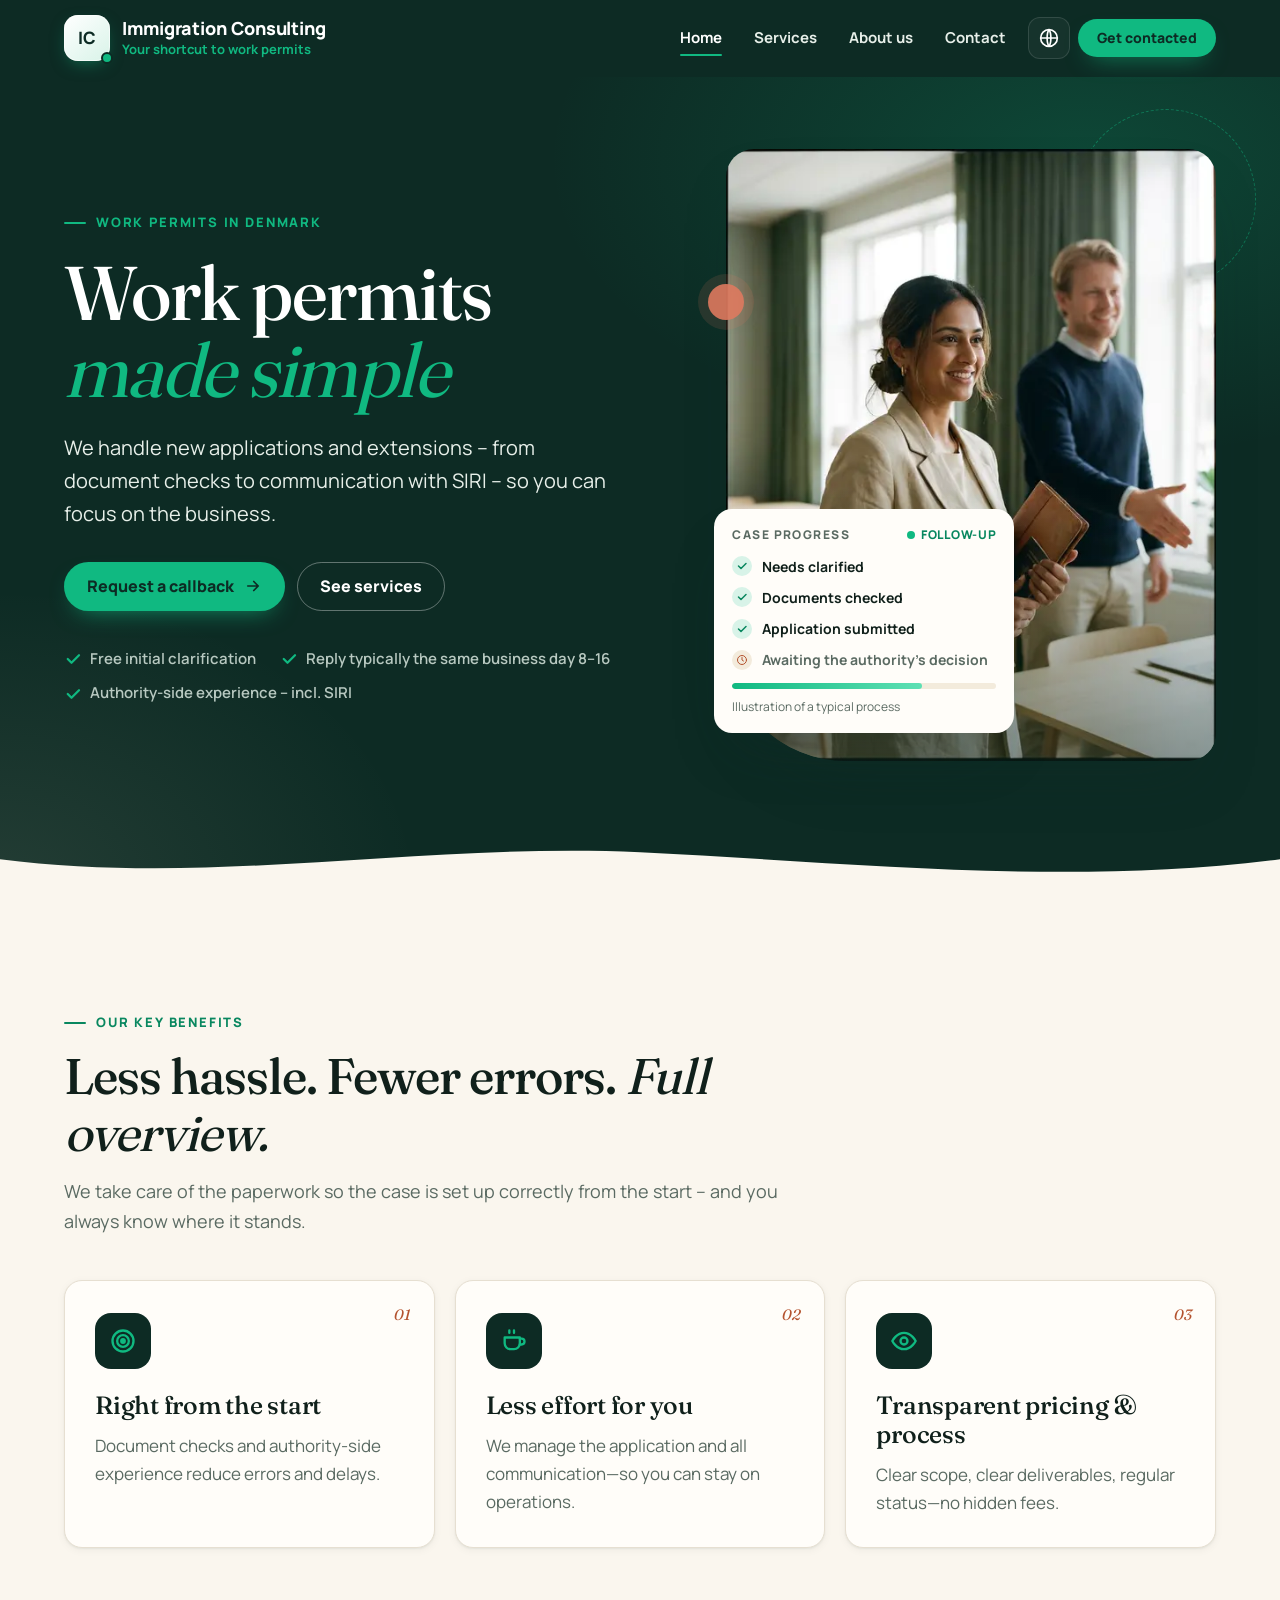
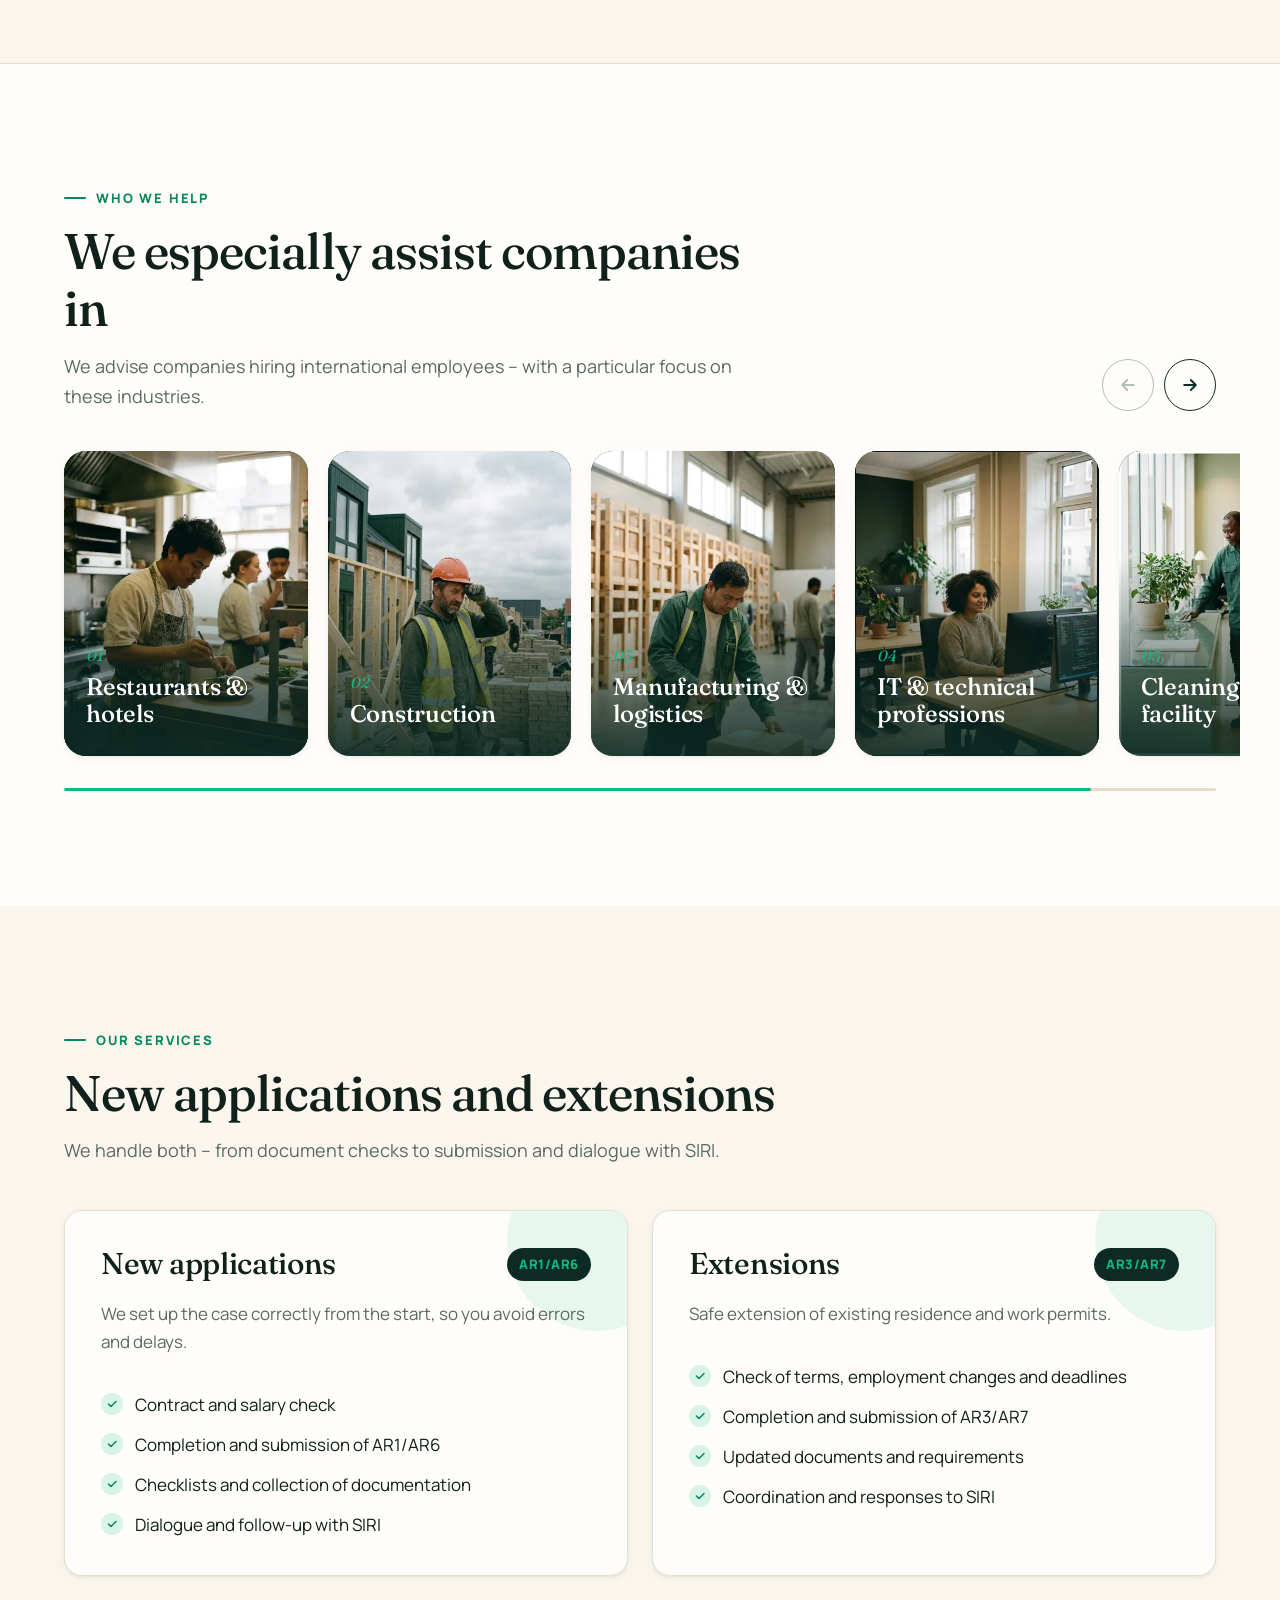
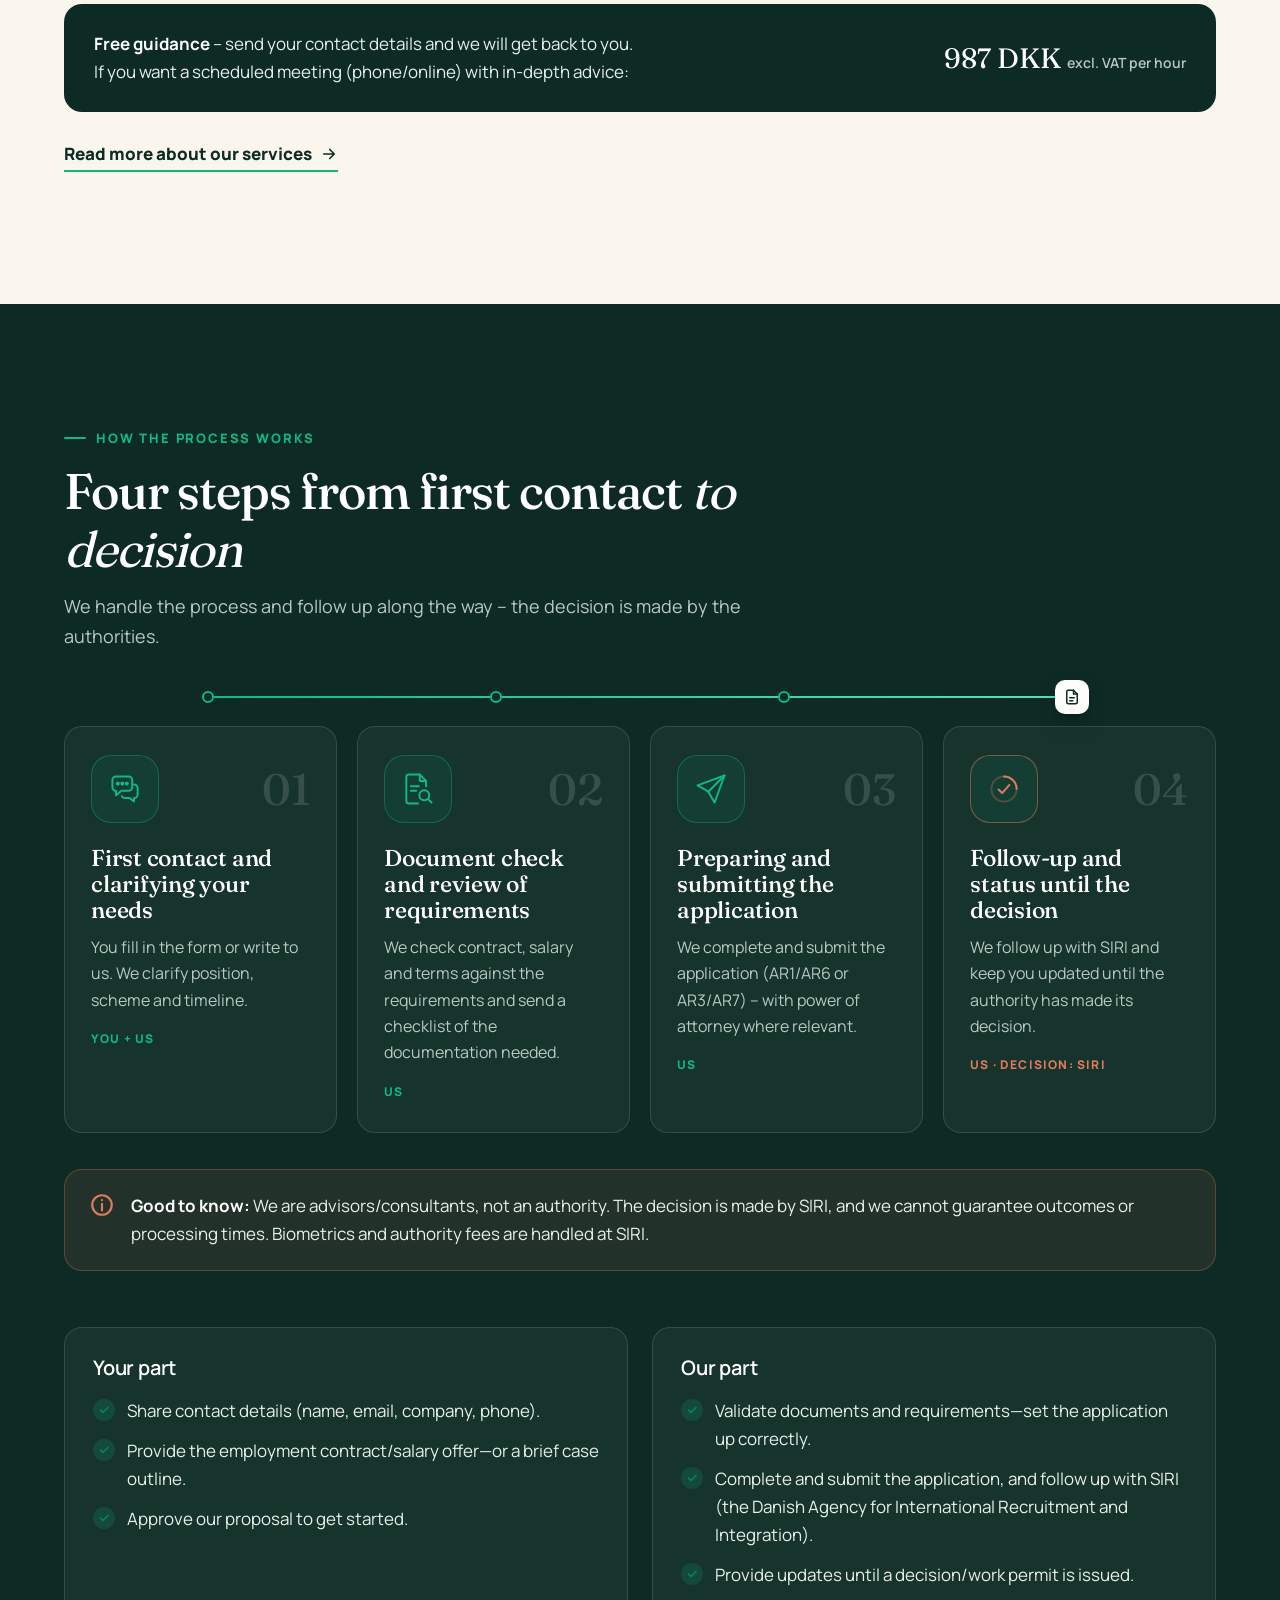
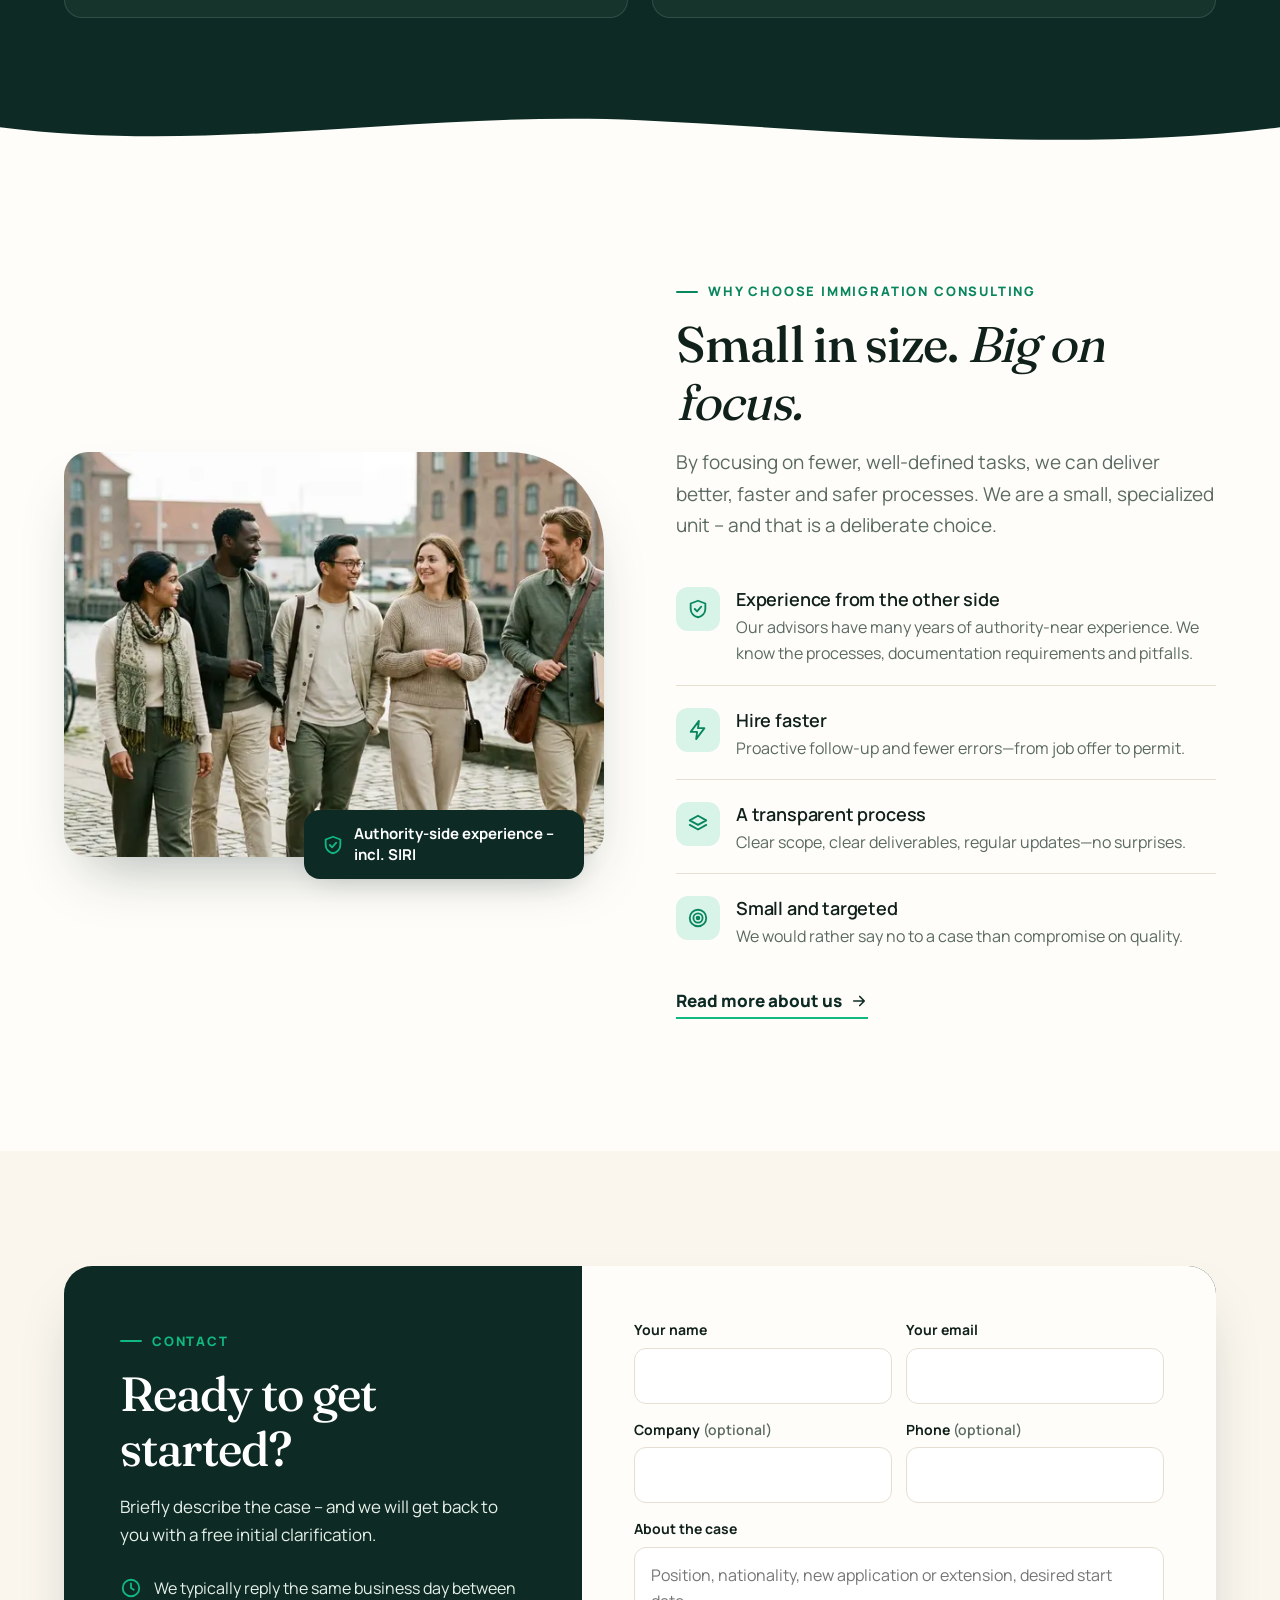
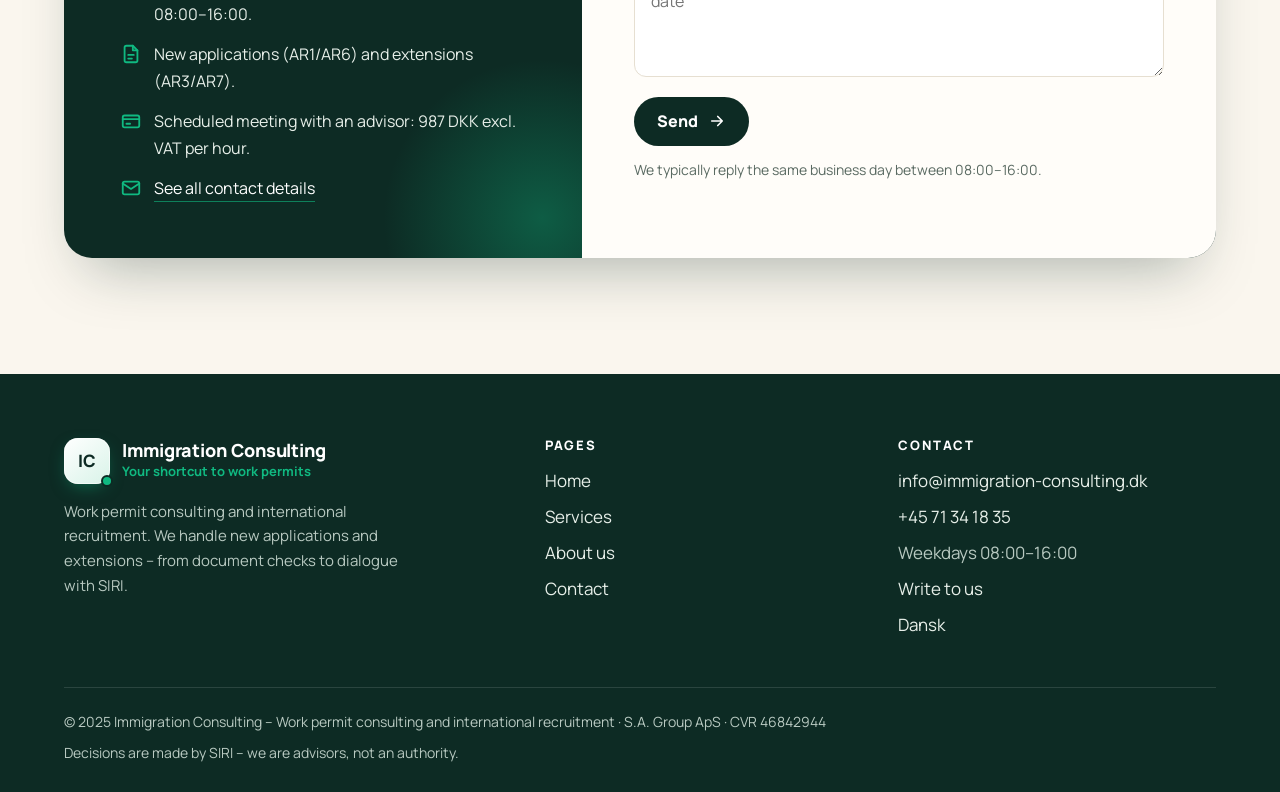
==== commit 56d7e1bc: "Ensure new design is preserved and correct company information (6ae84ad6f71681a99fa1afd0)" ====
--- a/en/index.html
+++ b/en/index.html
@@ -458,6 +458,8 @@
       <div>
         <h2>Contact</h2>
         <ul>
+          <li><a href="mailto:info@immigration-consulting.dk">info@immigration-consulting.dk</a></li>
+          <li><a href="tel:+4571341835">+45 71 34 18 35</a></li>
           <li>Weekdays 08:00–16:00</li>
           <li><a href="/en/contact.html#write-to-us">Write to us</a></li>
           <li><a href="/" hreflang="da">Dansk</a></li>
@@ -465,7 +467,7 @@
       </div>
     </div>
     <div class="footer-bottom">
-      <span>© 2025 Immigration Consulting – Work permit consulting and international recruitment</span>
+      <span>© 2025 Immigration Consulting – Work permit consulting and international recruitment · S.A. Group ApS · CVR 46842944</span>
       <span>Decisions are made by SIRI – we are advisors, not an authority.</span>
     </div>
   </div>
